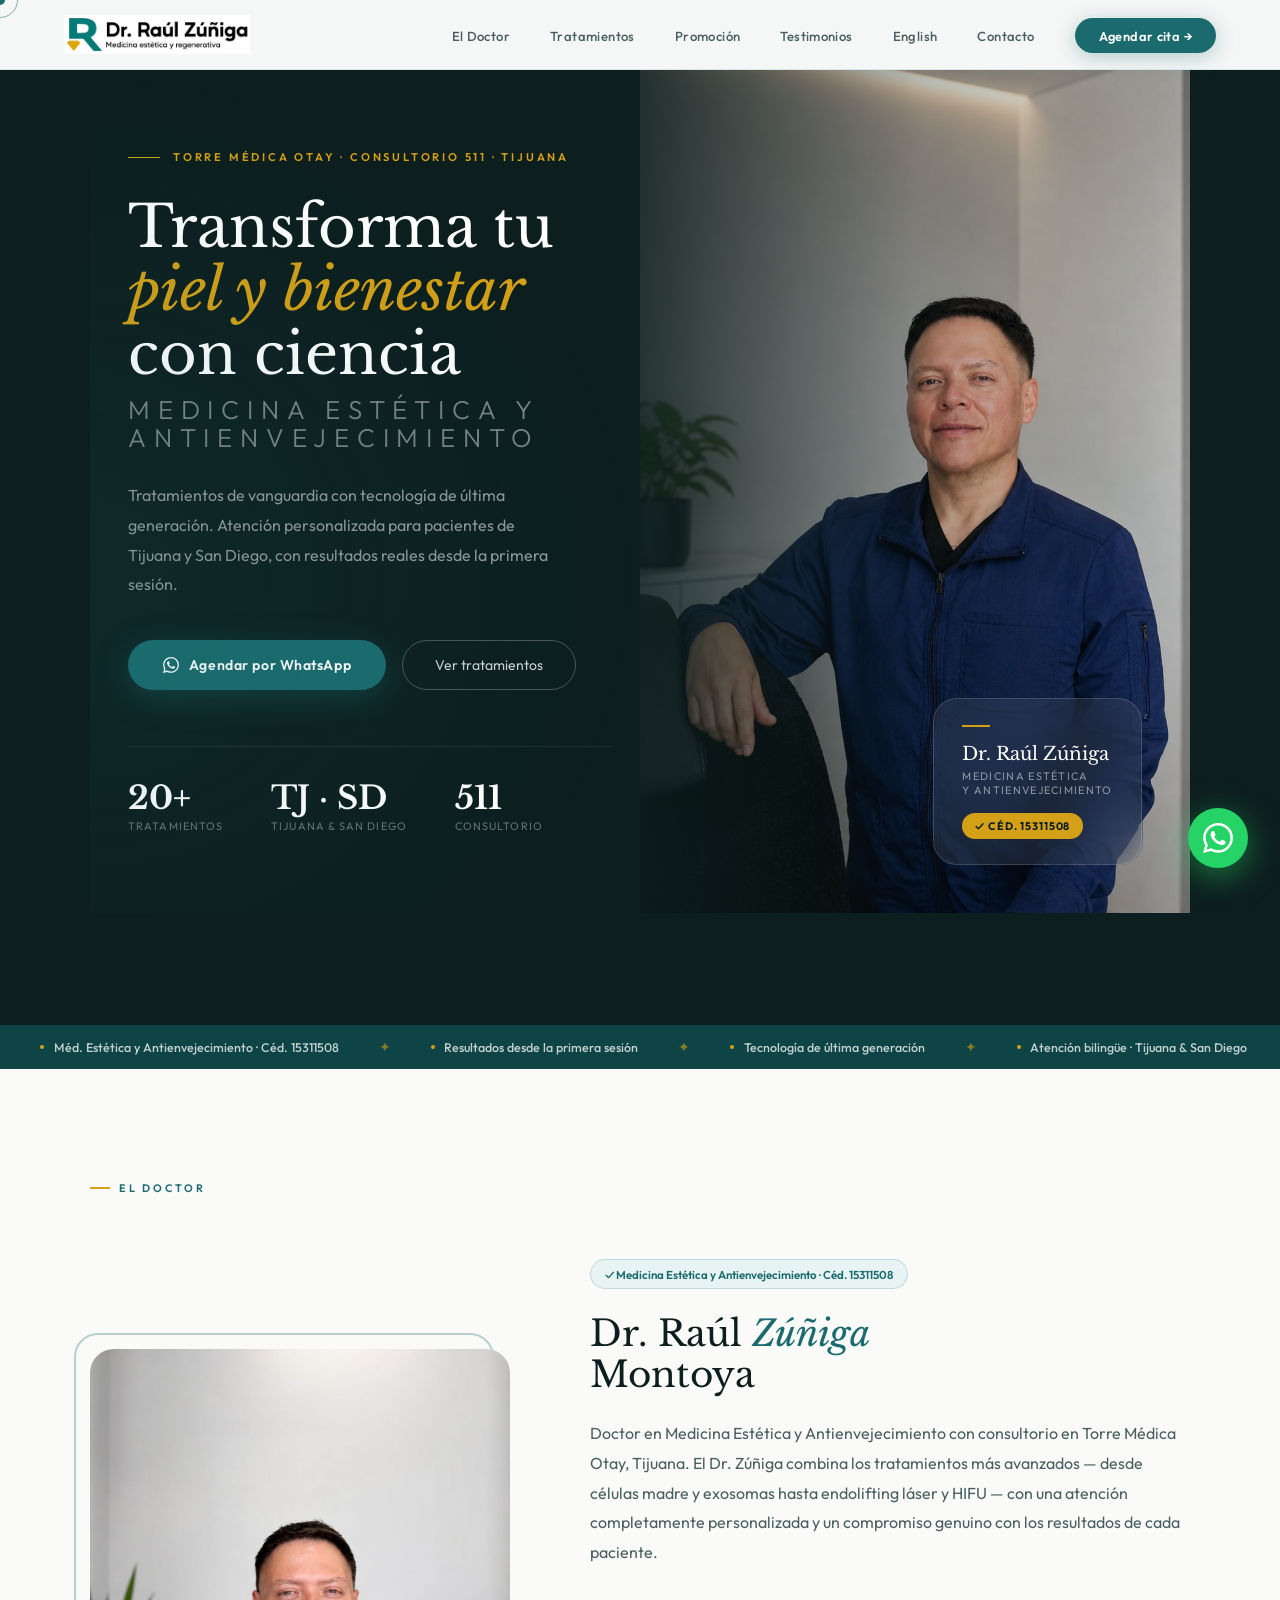
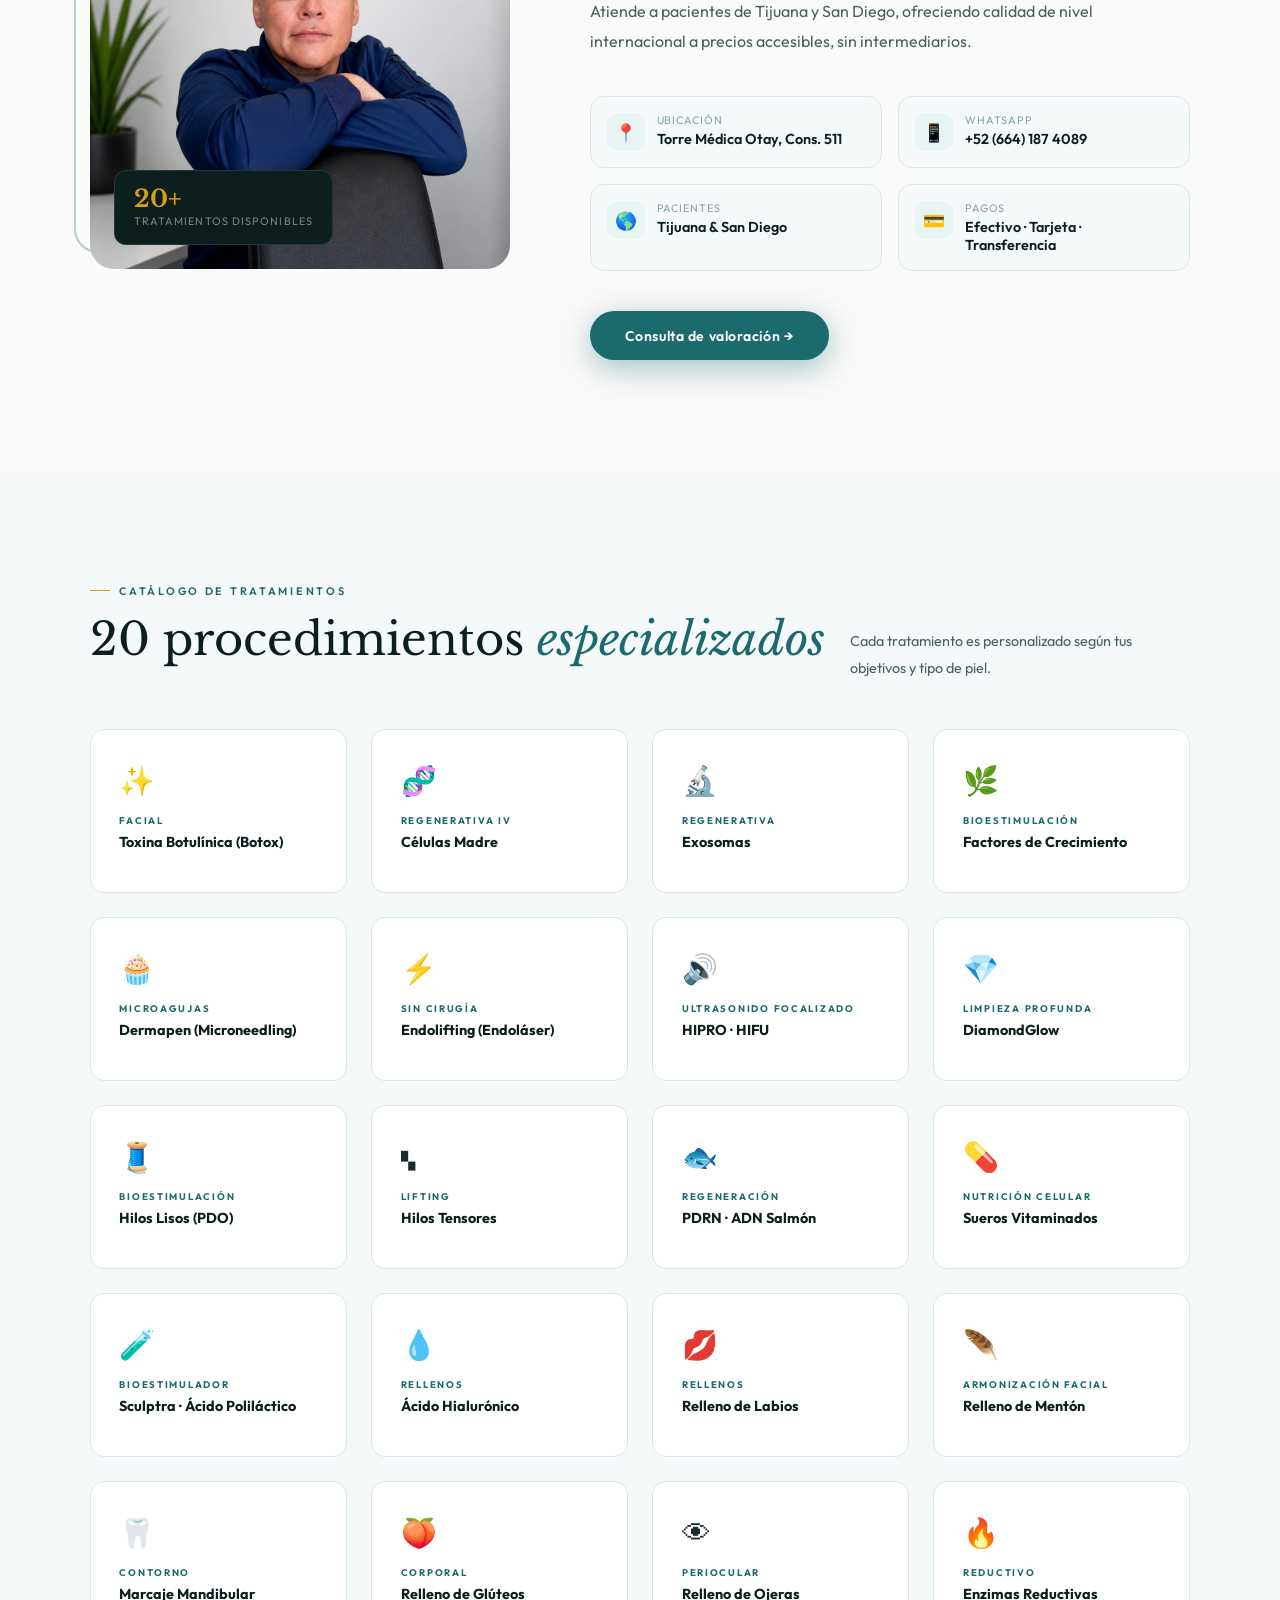
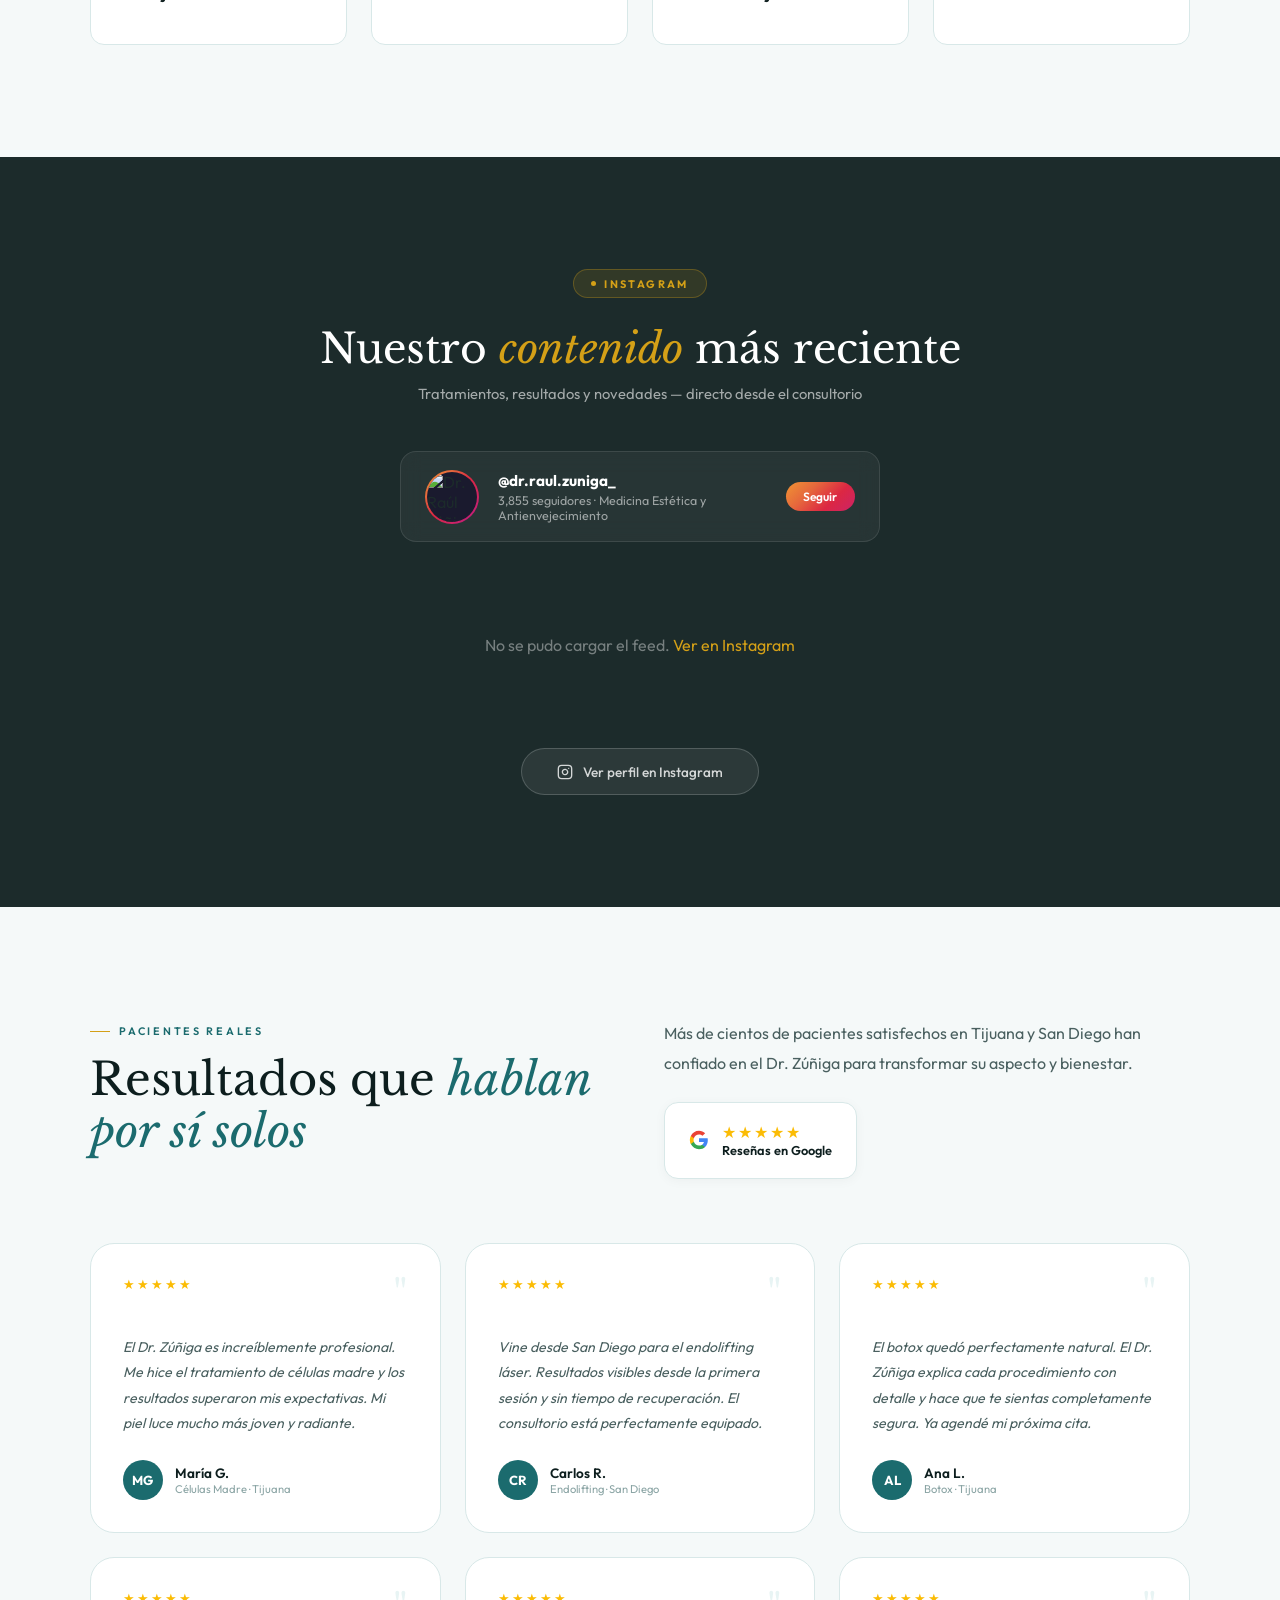
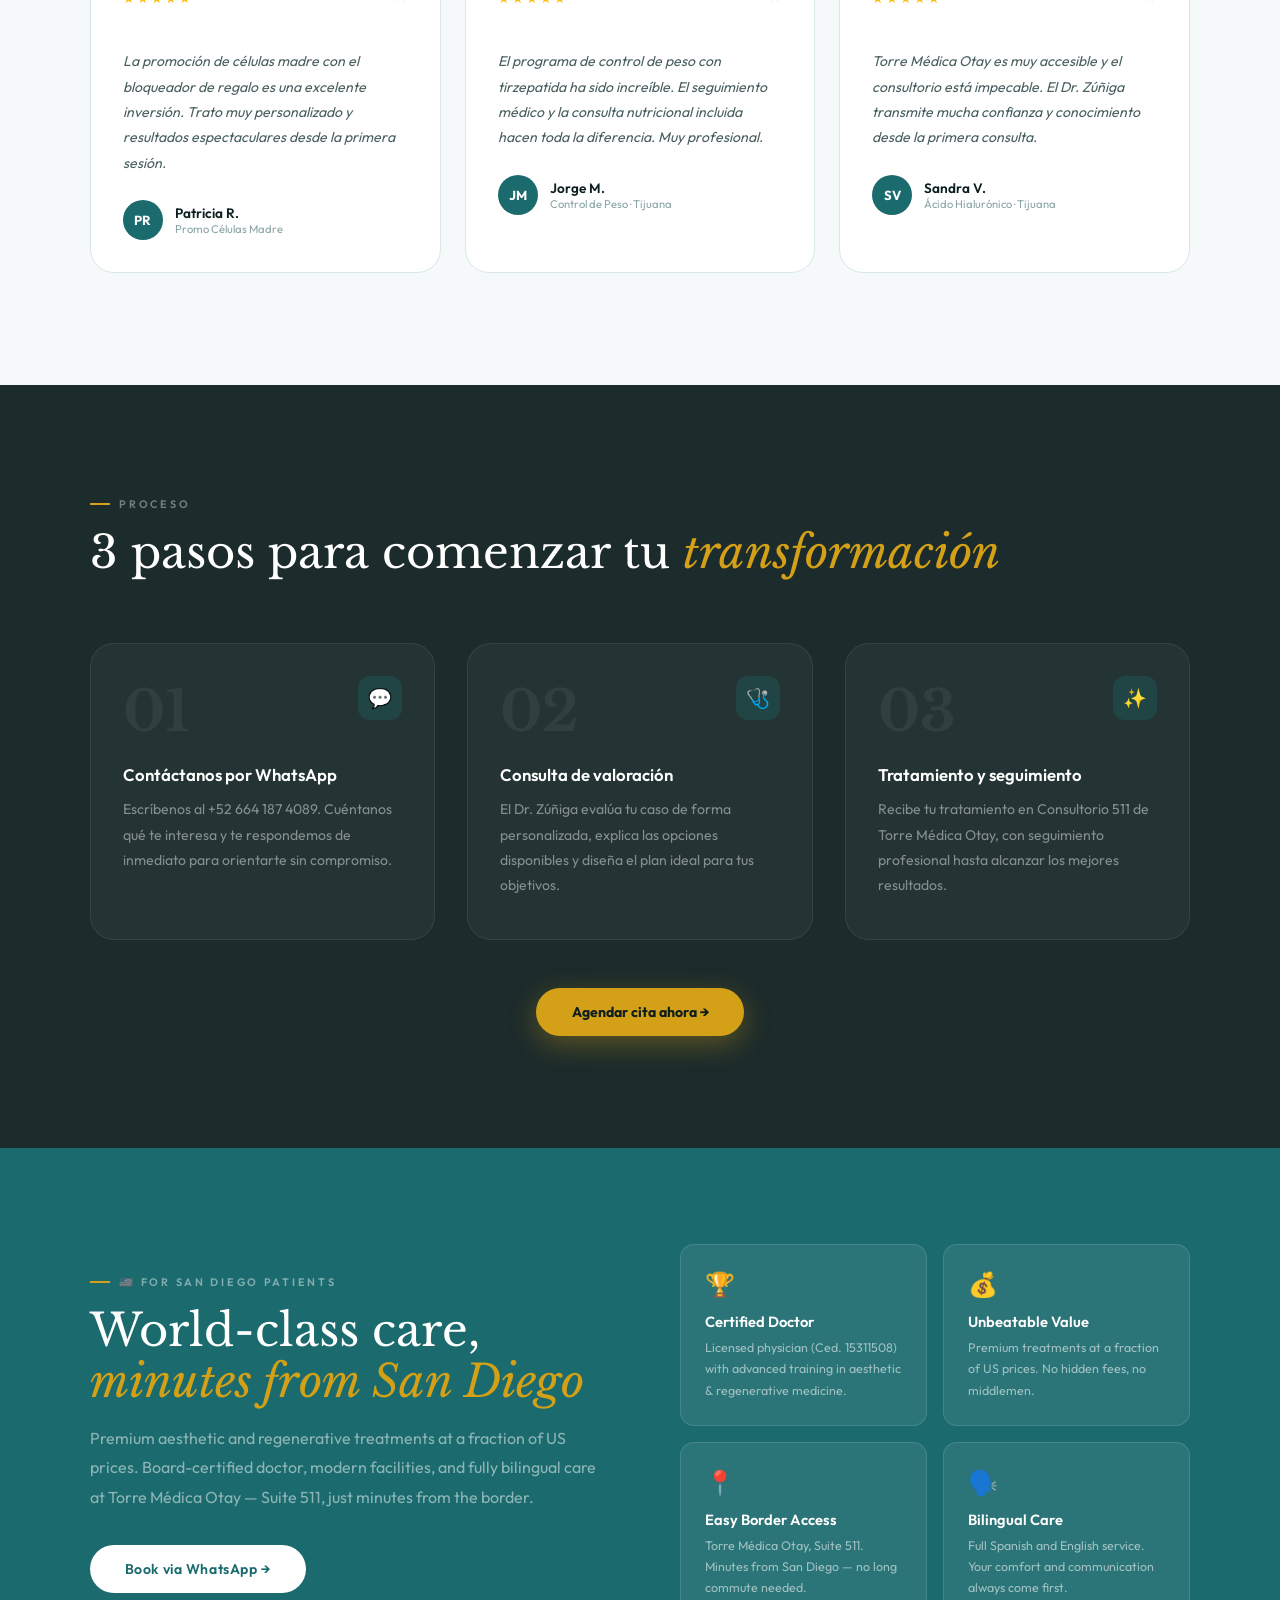
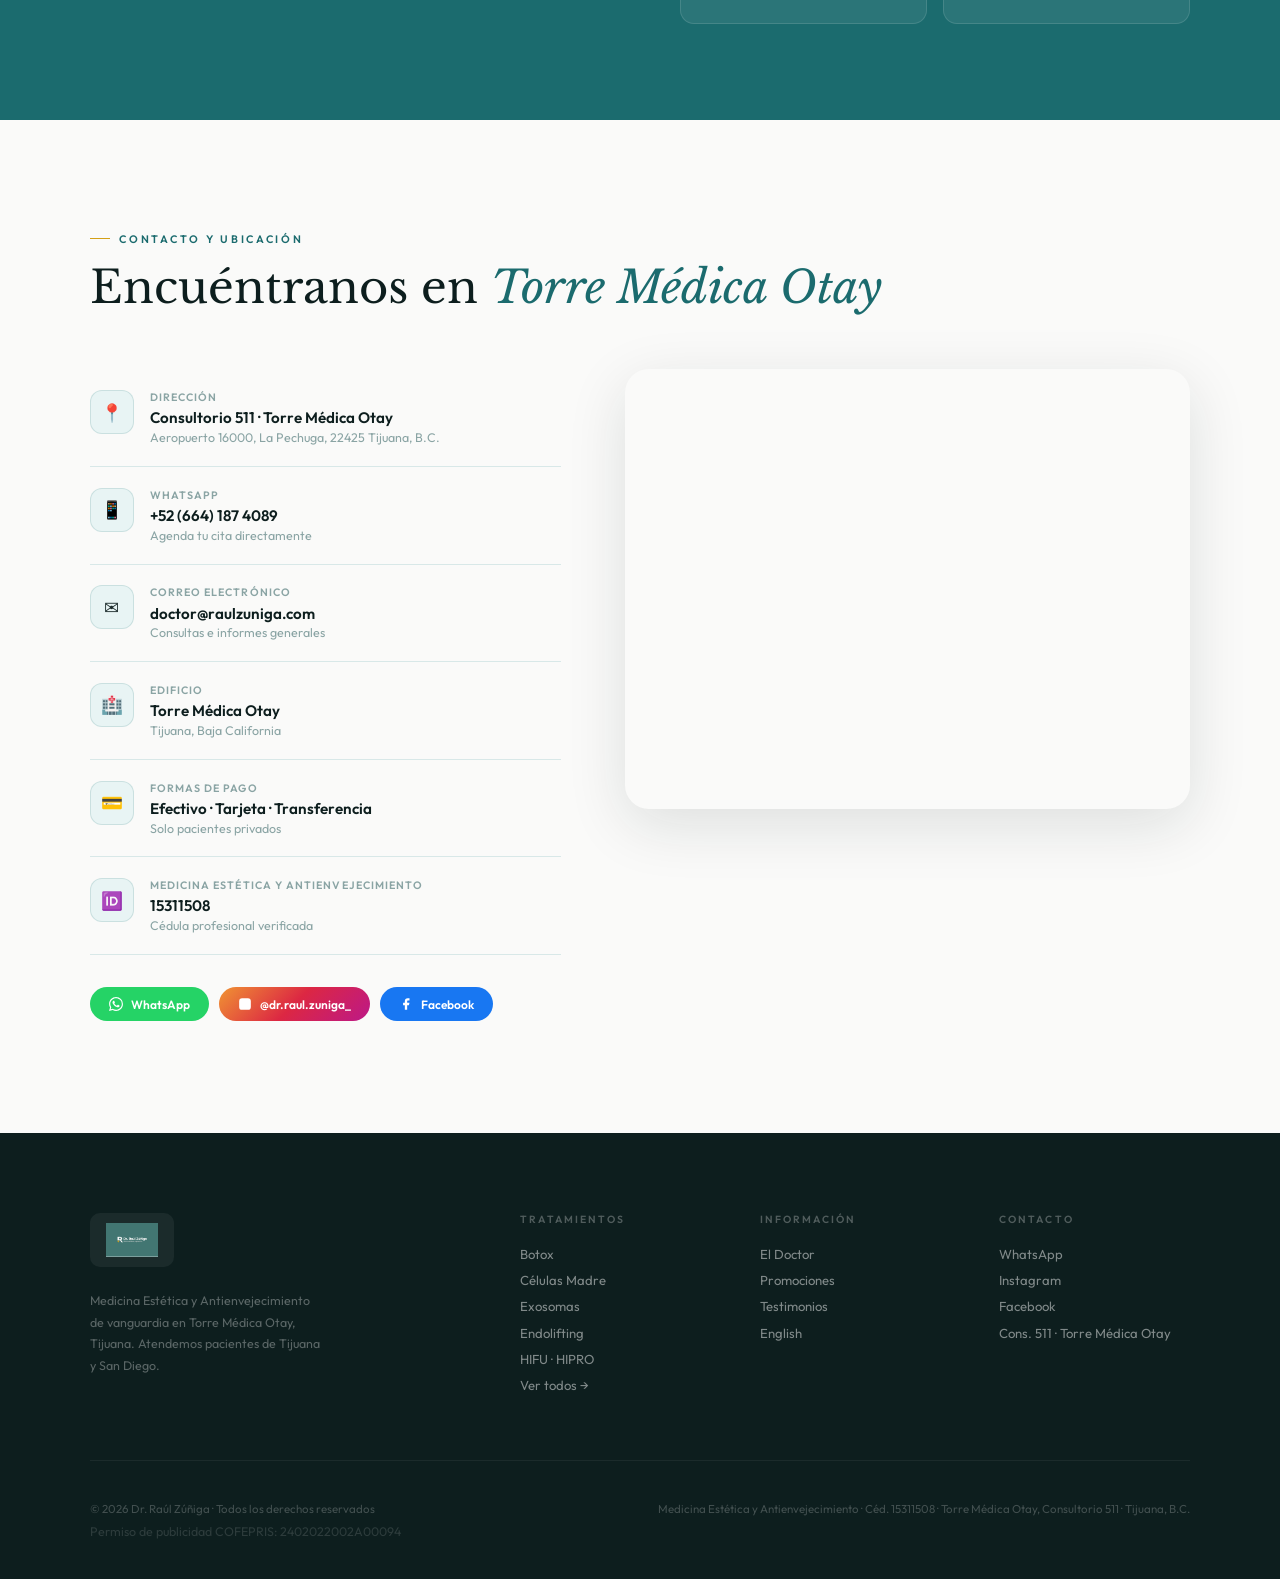
==== index.html @ 3f573b6a "Reemplazar seccion Proximamente con feed de Instagram de Behold" ====
﻿<!DOCTYPE html>
<html lang="es">
<head>
<meta charset="UTF-8">
<meta name="viewport" content="width=device-width, initial-scale=1.0">
<title>Dr. Raúl Zúñiga — Medicina Estética y Antienvejecimiento | Tijuana</title>
<link rel="preconnect" href="https://fonts.googleapis.com">
<link href="https://fonts.googleapis.com/css2?family=Libre+Baskerville:ital,wght@0,400;0,700;1,400&family=Outfit:wght@300;400;500;600&display=swap" rel="stylesheet">
<link rel="stylesheet" href="css/styles.css">
</head>

<body>

<!-- WHATSAPP FLOAT -->
<a class="wa-float" href="https://wa.me/526641874089?text=Hola%20Dr.%20Z%C3%BA%C3%B1iga%2C%20me%20gustar%C3%ADa%20agendar%20una%20cita" target="_blank" aria-label="WhatsApp">
  <svg viewBox="0 0 24 24" fill="white"><path d="M17.472 14.382c-.297-.149-1.758-.867-2.03-.967-.273-.099-.471-.148-.67.15-.197.297-.767.966-.94 1.164-.173.199-.347.223-.644.075-.297-.15-1.255-.463-2.39-1.475-.883-.788-1.48-1.761-1.653-2.059-.173-.297-.018-.458.13-.606.134-.133.298-.347.446-.52.149-.174.198-.298.298-.497.099-.198.05-.371-.025-.52-.075-.149-.669-1.612-.916-2.207-.242-.579-.487-.5-.669-.51-.173-.008-.371-.01-.57-.01-.198 0-.52.074-.792.372-.272.297-1.04 1.016-1.04 2.479 0 1.462 1.065 2.875 1.213 3.074.149.198 2.096 3.2 5.077 4.487.709.306 1.262.489 1.694.625.712.227 1.36.195 1.871.118.571-.085 1.758-.719 2.006-1.413.248-.694.248-1.289.173-1.413-.074-.124-.272-.198-.57-.347m-5.421 7.403h-.004a9.87 9.87 0 01-5.031-1.378l-.361-.214-3.741.982.998-3.648-.235-.374a9.86 9.86 0 01-1.51-5.26c.001-5.45 4.436-9.884 9.888-9.884 2.64 0 5.122 1.03 6.988 2.898a9.825 9.825 0 012.893 6.994c-.003 5.45-4.437 9.884-9.885 9.884m8.413-18.297A11.815 11.815 0 0012.05 0C5.495 0 .16 5.335.157 11.892c0 2.096.547 4.142 1.588 5.945L.057 24l6.305-1.654a11.882 11.882 0 005.683 1.448h.005c6.554 0 11.89-5.335 11.893-11.893a11.821 11.821 0 00-3.48-8.413z"/></svg>
</a>

<!-- ══ NAVIGATION ══ -->
<nav id="navbar">
  <a href="#" class="nav-logo">
    <img src="[data-uri]" alt="Dr. Raúl Zúñiga">
  </a>
  <ul class="nav-links">
    <li><a href="#about">El Doctor</a></li>
    <li><a href="#tratamientos">Tratamientos</a></li>
    <li><a href="#promocion">Promoción</a></li>
    <li><a href="#testimonios">Testimonios</a></li>
    <li><a href="#english">English</a></li>
    <li><a href="#contacto">Contacto</a></li>
    <li><a href="https://wa.me/526641874089" target="_blank" class="nav-cta">Agendar cita →</a></li>
  </ul>
</nav>

<!-- ══ HERO ══ -->
<section class="hero">
  <div class="hero-left">
    <div class="hero-eyebrow">Torre Médica Otay · Consultorio 511 · Tijuana</div>
    <h1 class="hero-h1">
      Transforma tu<br>
      <em>piel y bienestar</em><br>
      con ciencia
      <span class="hero-h1-sub">Medicina Estética y Antienvejecimiento</span>
    </h1>
    <p class="hero-desc">
      Tratamientos de vanguardia con tecnología de última generación. 
      Atención personalizada para pacientes de Tijuana y San Diego, 
      con resultados reales desde la primera sesión.
    </p>
    <div class="hero-actions">
      <a class="btn-primary" href="https://wa.me/526641874089?text=Hola%20Dr.%20Zúñiga%2C%20quiero%20agendar%20una%20cita" target="_blank">
        <svg width="16" height="16" viewBox="0 0 24 24" fill="white"><path d="M17.472 14.382c-.297-.149-1.758-.867-2.03-.967-.273-.099-.471-.148-.67.15-.197.297-.767.966-.94 1.164-.173.199-.347.223-.644.075-.297-.15-1.255-.463-2.39-1.475-.883-.788-1.48-1.761-1.653-2.059-.173-.297-.018-.458.13-.606.134-.133.298-.347.446-.52.149-.174.198-.298.298-.497.099-.198.05-.371-.025-.52-.075-.149-.669-1.612-.916-2.207-.242-.579-.487-.5-.669-.51-.173-.008-.371-.01-.57-.01-.198 0-.52.074-.792.372-.272.297-1.04 1.016-1.04 2.479 0 1.462 1.065 2.875 1.213 3.074.149.198 2.096 3.2 5.077 4.487.709.306 1.262.489 1.694.625.712.227 1.36.195 1.871.118.571-.085 1.758-.719 2.006-1.413.248-.694.248-1.289.173-1.413-.074-.124-.272-.198-.57-.347m-5.421 7.403h-.004a9.87 9.87 0 01-5.031-1.378l-.361-.214-3.741.982.998-3.648-.235-.374a9.86 9.86 0 01-1.51-5.26c.001-5.45 4.436-9.884 9.888-9.884 2.64 0 5.122 1.03 6.988 2.898a9.825 9.825 0 012.893 6.994c-.003 5.45-4.437 9.884-9.885 9.884m8.413-18.297A11.815 11.815 0 0012.05 0C5.495 0 .16 5.335.157 11.892c0 2.096.547 4.142 1.588 5.945L.057 24l6.305-1.654a11.882 11.882 0 005.683 1.448h.005c6.554 0 11.89-5.335 11.893-11.893a11.821 11.821 0 00-3.48-8.413z"/></svg>
        Agendar por WhatsApp
      </a>
      <a class="btn-outline" href="#tratamientos">Ver tratamientos</a>
    </div>
    <div class="hero-numbers">
      <div><div class="hero-num-val">20+</div><div class="hero-num-label">Tratamientos</div></div>
      <div><div class="hero-num-val">TJ · SD</div><div class="hero-num-label">Tijuana & San Diego</div></div>
      <div><div class="hero-num-val">511</div><div class="hero-num-label">Consultorio</div></div>
    </div>
  </div>
  <div class="hero-right">
    <div class="hero-right-photo"></div>
    <div class="hero-right-overlay"></div>
    <div class="hero-right-badge">
      <div class="badge-gold-line"></div>
      <div class="badge-name">Dr. Raúl Zúñiga</div>
      <div class="badge-spec">Medicina Estética<br>y Antienvejecimiento</div>
      <div class="badge-pill">✓ Céd. 15311508</div>
    </div>
  </div>
</section>

<!-- ══ STRIP ══ -->
<div class="strip" aria-hidden="true">
  <div class="strip-track">
    <span class="strip-item"><span class="strip-dot"></span>M&#233;d. Est&#233;tica y Antienvejecimiento &middot; C&#233;d. 15311508</span><span class="strip-sep">&#10022;</span>
    <span class="strip-item"><span class="strip-dot"></span>Resultados desde la primera sesi&#243;n</span><span class="strip-sep">&#10022;</span>
    <span class="strip-item"><span class="strip-dot"></span>Tecnolog&#237;a de &#250;ltima generaci&#243;n</span><span class="strip-sep">&#10022;</span>
    <span class="strip-item"><span class="strip-dot"></span>Atenci&#243;n biling&#252;e &middot; Tijuana &amp; San Diego</span><span class="strip-sep">&#10022;</span>
    <span class="strip-item"><span class="strip-dot"></span>Sin cirug&#237;a &middot; Sin tiempo de recuperaci&#243;n</span><span class="strip-sep">&#10022;</span>
    <span class="strip-item"><span class="strip-dot"></span>+3,200 pacientes atendidos</span><span class="strip-sep">&#10022;</span>
    <span class="strip-item"><span class="strip-dot"></span>Torre M&#233;dica Otay &middot; Consultorio 511</span><span class="strip-sep">&#10022;</span>
    <span class="strip-item"><span class="strip-dot"></span>M&#233;d. Est&#233;tica y Antienvejecimiento &middot; C&#233;d. 15311508</span><span class="strip-sep">&#10022;</span>
    <span class="strip-item"><span class="strip-dot"></span>Resultados desde la primera sesi&#243;n</span><span class="strip-sep">&#10022;</span>
    <span class="strip-item"><span class="strip-dot"></span>Tecnolog&#237;a de &#250;ltima generaci&#243;n</span><span class="strip-sep">&#10022;</span>
    <span class="strip-item"><span class="strip-dot"></span>Atenci&#243;n biling&#252;e &middot; Tijuana &amp; San Diego</span><span class="strip-sep">&#10022;</span>
    <span class="strip-item"><span class="strip-dot"></span>Sin cirug&#237;a &middot; Sin tiempo de recuperaci&#243;n</span><span class="strip-sep">&#10022;</span>
    <span class="strip-item"><span class="strip-dot"></span>+3,200 pacientes atendidos</span><span class="strip-sep">&#10022;</span>
    <span class="strip-item"><span class="strip-dot"></span>Torre M&#233;dica Otay &middot; Consultorio 511</span><span class="strip-sep">&#10022;</span>
  </div>
</div>

<!-- ══ ABOUT ══ -->
<section id="about" class="reveal">
  <div class="label">El Doctor</div>
  <div class="about-grid">
    <div class="about-photo-wrap">
      <img class="about-photo" src="images/brazos.jpg" alt="Dr. Raúl Zúñiga">
      <div class="about-photo-deco"></div>
      <div class="about-photo-tag">
        <div class="apt-val">20+</div>
        <div class="apt-label">Tratamientos disponibles</div>
      </div>
    </div>
    <div class="about-right">
      <div class="about-cred">✓ Medicina Estética y Antienvejecimiento · Céd. 15311508</div>
      <h2 class="about-title">Dr. Raúl <em>Zúñiga</em><br>Montoya</h2>
      <p class="about-bio">
        Doctor en Medicina Estética y Antienvejecimiento con consultorio en Torre Médica Otay, Tijuana.
        El Dr. Zúñiga combina los tratamientos más avanzados — desde células madre y exosomas hasta 
        endolifting láser y HIFU — con una atención completamente personalizada y un compromiso 
        genuino con los resultados de cada paciente.<br><br>
        Atiende a pacientes de Tijuana y San Diego, ofreciendo calidad de nivel internacional 
        a precios accesibles, sin intermediarios.
      </p>
      <div class="about-facts">
        <div class="fact"><div class="fact-icon">📍</div><div><div class="fact-label">Ubicación</div><div class="fact-val">Torre Médica Otay, Cons. 511</div></div></div>
        <div class="fact"><div class="fact-icon">📱</div><div><div class="fact-label">WhatsApp</div><div class="fact-val">+52 (664) 187 4089</div></div></div>
        <div class="fact"><div class="fact-icon">🌎</div><div><div class="fact-label">Pacientes</div><div class="fact-val">Tijuana & San Diego</div></div></div>
        <div class="fact"><div class="fact-icon">💳</div><div><div class="fact-label">Pagos</div><div class="fact-val">Efectivo · Tarjeta · Transferencia</div></div></div>
      </div>
      <a class="btn-primary" href="https://wa.me/526641874089" target="_blank">Consulta de valoración →</a>
    </div>
  </div>
</section>

<!-- ══ SERVICES ══ -->
<section id="tratamientos" class="section-alt reveal">
  <div class="services-header">
    <div>
      <div class="label">Catálogo de tratamientos</div>
      <h2 class="heading">20 procedimientos <em>especializados</em></h2>
    </div>
    <p class="subtext" style="max-width:340px; font-size:.9rem;">Cada tratamiento es personalizado según tus objetivos y tipo de piel.</p>
  </div>
  <div class="services-grid">

    <div class="svc">
      <div class="svc-icon">&#10024;</div>
      <div class="svc-cat">Facial</div>
      <div class="svc-name">Toxina Botul&#237;nica (Botox)</div>
      <div class="svc-desc">Aplicaci&#243;n de toxina botul&#237;nica para relajar m&#250;sculos espec&#237;ficos, atenuando l&#237;neas de expresi&#243;n y previniendo arrugas. Resultados naturales con duraci&#243;n de 4 a 6 meses. Se aplica anestesia en crema.</div>
      <div class="svc-time">&#9201; 30 min</div>
    </div>

    <div class="svc">
      <div class="svc-icon">&#129516;</div>
      <div class="svc-cat">Regenerativa IV</div>
      <div class="svc-name">C&#233;lulas Madre</div>
      <div class="svc-desc">Intervenci&#243;n de medicina regenerativa con capacidades regenerativas &#250;nicas. Modula la inflamaci&#243;n, estimula la regeneraci&#243;n celular y reparaci&#243;n tisular. Mejora la vitalidad, bienestar general y contribuye al antienvejecimiento celular. Aplicaci&#243;n intravenosa.</div>
      <div class="svc-time">&#9201; 60 min</div>
    </div>

    <div class="svc">
      <div class="svc-icon">&#128300;</div>
      <div class="svc-cat">Regenerativa</div>
      <div class="svc-name">Exosomas</div>
      <div class="svc-desc">Terapia basada en ves&#237;culas extracelulares que favorecen la comunicaci&#243;n celular, dando instrucciones a la piel para procesos de regeneraci&#243;n y reparaci&#243;n. Mejora la calidad, textura y luminosidad, apoya la producci&#243;n de col&#225;geno y elastina. Anestesia en crema.</div>
      <div class="svc-time">&#9201; 30 min</div>
    </div>

    <div class="svc">
      <div class="svc-icon">&#127807;</div>
      <div class="svc-cat">Bioestimulaci&#243;n</div>
      <div class="svc-name">Factores de Crecimiento</div>
      <div class="svc-desc">Bioestimulaci&#243;n d&#233;rmica basada en prote&#237;nas naturales que auxilian en la reparaci&#243;n, regeneraci&#243;n y producci&#243;n de col&#225;geno. Mejora la calidad de la piel, ayuda a disminuir arrugas finas y mejora la textura de los poros. Anestesia en crema.</div>
      <div class="svc-time">&#9201; 30 min</div>
    </div>

    <div class="svc">
      <div class="svc-icon">&#129473;</div>
      <div class="svc-cat">Microagujas</div>
      <div class="svc-name">Dermapen (Microneedling)</div>
      <div class="svc-desc">T&#233;cnica de micropunci&#243;n controlada que activa el proceso de reparaci&#243;n de la piel. Estimula la producci&#243;n de col&#225;geno y elastina, mejora cicatrices de acn&#233;, arrugas finas y calidad del poro. Potencializa la absorci&#243;n de activos como PDRN, exosomas y c&#233;lulas madre. Anestesia en crema.</div>
      <div class="svc-time">&#9201; 30 min</div>
    </div>

    <div class="svc">
      <div class="svc-icon">&#9889;</div>
      <div class="svc-cat">Sin Cirug&#237;a</div>
      <div class="svc-name">Endolifting (Endol&#225;ser)</div>
      <div class="svc-desc">Procedimiento l&#225;ser m&#233;dico m&#237;nimamente invasivo que utiliza energ&#237;a l&#225;ser diodo subd&#233;rmica para inducir retracci&#243;n de la piel, reducci&#243;n de grasa localizada y bioestimulaci&#243;n de col&#225;geno. Resultados progresivos en &#225;rea facial o corporal. Anestesia local.</div>
      <div class="svc-time">&#9201; 60 min</div>
    </div>

    <div class="svc">
      <div class="svc-icon">&#128266;</div>
      <div class="svc-cat">Ultrasonido Focalizado</div>
      <div class="svc-name">HIPRO &middot; HIFU</div>
      <div class="svc-desc">Tecnolog&#237;a de ultrasonido de alta intensidad que act&#250;a en planos profundos para generar efecto tensor y remodelaci&#243;n tisular. Mejora la flacidez, estimula la producci&#243;n de col&#225;geno y ofrece bioestimulaci&#243;n progresiva. Aplicable en cara o cuerpo, sin cirug&#237;a.</div>
      <div class="svc-time">&#9201; 60 min</div>
    </div>

    <div class="svc">
      <div class="svc-icon">&#128142;</div>
      <div class="svc-cat">Limpieza Profunda</div>
      <div class="svc-name">DiamondGlow</div>
      <div class="svc-desc">Tratamiento de grado m&#233;dico para limpieza facial profunda con punta de diamante. Retira c&#233;lulas muertas, limpia profundamente el poro, exfolia y nutre la piel en una sola sesi&#243;n. La piel se ve fresca, limpia, hidratada y luminosa desde el primer tratamiento.</div>
      <div class="svc-time">&#9201; 40 min</div>
    </div>

    <div class="svc">
      <div class="svc-icon">&#129525;</div>
      <div class="svc-cat">Bioestimulaci&#243;n</div>
      <div class="svc-name">Hilos Lisos (PDO)</div>
      <div class="svc-desc">Implantaci&#243;n de hilos de col&#225;geno reabsorbibles con finalidad bioestimuladora para inducir producci&#243;n de col&#225;geno de manera natural y progresiva. Mejora la firmeza y calidad de la piel de forma duradera.</div>
      <div class="svc-time">&#9201; Consultar</div>
    </div>

    <div class="svc">
      <div class="svc-icon">&#129826;</div>
      <div class="svc-cat">Lifting</div>
      <div class="svc-name">Hilos Tensores</div>
      <div class="svc-desc">Tratamiento m&#233;dico m&#237;nimamente invasivo con hilos de polidioxanona (PDO). Generan un efecto tensor inmediato, ayudan a reponer tejidos y al degradarse estimulan la producci&#243;n de col&#225;geno y elastina. Resultados naturales y progresivos. Anestesia local.</div>
      <div class="svc-time">&#9201; 60 min</div>
    </div>

    <div class="svc">
      <div class="svc-icon">&#128031;</div>
      <div class="svc-cat">Regeneraci&#243;n</div>
      <div class="svc-name">PDRN &middot; ADN Salm&#243;n</div>
      <div class="svc-desc">Terapia regenerativa con polidesoxirribonucle&#243;tidos que favorece la reparaci&#243;n tisular desde adentro. Mejora la textura, hidrataci&#243;n, calidad y suavidad de la piel, y reduce l&#237;neas finas. T&#233;cnica de baja agresividad con anestesia en crema.</div>
      <div class="svc-time">&#9201; 30 min</div>
    </div>

    <div class="svc">
      <div class="svc-icon">&#128138;</div>
      <div class="svc-cat">Nutrici&#243;n Celular</div>
      <div class="svc-name">Sueros Vitaminados</div>
      <div class="svc-desc">C&#243;ctel intravenoso de vitaminas, minerales y antioxidantes dise&#241;ado para potenciar la energ&#237;a, recuperaci&#243;n y bienestar general. Formulaci&#243;n personalizada seg&#250;n las necesidades espec&#237;ficas de cada paciente.</div>
      <div class="svc-time">&#9201; Consultar</div>
    </div>

    <div class="svc">
      <div class="svc-icon">&#129514;</div>
      <div class="svc-cat">Bioestimulador</div>
      <div class="svc-name">Sculptra &middot; &#193;cido Polil&#225;ctico</div>
      <div class="svc-desc">Bioestimulador de col&#225;geno basado en &#225;cido polil&#225;ctico (PLLA) que mejora la firmeza, calidad, soporte y textura de la piel de forma gradual y natural. Los resultados son progresivos y pueden durar hasta 2 a&#241;os.</div>
      <div class="svc-time">&#9201; 30 min</div>
    </div>

    <div class="svc">
      <div class="svc-icon">&#128167;</div>
      <div class="svc-cat">Rellenos</div>
      <div class="svc-name">&#193;cido Hialur&#243;nico</div>
      <div class="svc-desc">Implante d&#233;rmico reabsorbible para restauraci&#243;n de volumen, hidrataci&#243;n y armonizaci&#243;n facial. Vers&#225;til para labios, ment&#243;n, ojeras y marcaje mandibular. Sustancia biocompatible con resultados inmediatos y naturales. Duraci&#243;n aproximada de 12 meses.</div>
      <div class="svc-time">&#9201; 30 min</div>
    </div>

    <div class="svc">
      <div class="svc-icon">&#128139;</div>
      <div class="svc-cat">Rellenos</div>
      <div class="svc-name">Relleno de Labios</div>
      <div class="svc-desc">Procedimiento est&#233;tico con &#225;cido hialur&#243;nico para dar hidrataci&#243;n, volumen y definici&#243;n a los labios. Sustancia segura y biocompatible. Resultados naturales y armoniosos con duraci&#243;n aproximada de 12 meses. Anestesia en crema.</div>
      <div class="svc-time">&#9201; 30 min &middot; ~12 meses</div>
    </div>

    <div class="svc">
      <div class="svc-icon">&#129718;</div>
      <div class="svc-cat">Armonizaci&#243;n Facial</div>
      <div class="svc-name">Relleno de Ment&#243;n</div>
      <div class="svc-desc">Correcci&#243;n de la proyecci&#243;n del ment&#243;n mediante implante d&#233;rmico de &#225;cido hialur&#243;nico reabsorbible. Permite una armonizaci&#243;n facial equilibrada y natural. Anestesia en crema, duraci&#243;n aproximada de 12 meses.</div>
      <div class="svc-time">&#9201; 30 min &middot; ~12 meses</div>
    </div>

    <div class="svc">
      <div class="svc-icon">&#129463;</div>
      <div class="svc-cat">Contorno</div>
      <div class="svc-name">Marcaje Mandibular</div>
      <div class="svc-desc">Definici&#243;n del contorno mandibular mediante implante d&#233;rmico de &#225;cido hialur&#243;nico. Proporciona una jawline m&#225;s definida y arm&#243;nica. Sustancia reabsorbible y biocompatible. Anestesia en crema, duraci&#243;n aproximada de 12 meses.</div>
      <div class="svc-time">&#9201; 30 min &middot; ~12 meses</div>
    </div>

    <div class="svc">
      <div class="svc-icon">&#127825;</div>
      <div class="svc-cat">Corporal</div>
      <div class="svc-name">Relleno de Gl&#250;teos</div>
      <div class="svc-desc">Aumento de volumen y mejora del contorno gl&#250;teo mediante implante d&#233;rmico de &#225;cido hialur&#243;nico reabsorbible. Moldea y proyecta la zona de forma natural y segura. Anestesia en crema, duraci&#243;n aproximada de 12 meses.</div>
      <div class="svc-time">&#9201; 30 min &middot; ~12 meses</div>
    </div>

    <div class="svc">
      <div class="svc-icon">&#128065;</div>
      <div class="svc-cat">Periocular</div>
      <div class="svc-name">Relleno de Ojeras</div>
      <div class="svc-desc">Correcci&#243;n de ojeras mediante implante d&#233;rmico de &#225;cido hialur&#243;nico para mejorar la apariencia periocular. Aten&#250;a sombras y el surco nasoyugal, devolviendo una mirada descansada y rejuvenecida. Anestesia en crema, duraci&#243;n ~12 meses.</div>
      <div class="svc-time">&#9201; 30 min &middot; ~12 meses</div>
    </div>

    <div class="svc">
      <div class="svc-icon">&#128293;</div>
      <div class="svc-cat">Reductivo</div>
      <div class="svc-name">Enzimas Reductivas</div>
      <div class="svc-desc">Aplicaci&#243;n de enzimas lipol&#237;ticos para reducci&#243;n de grasa localizada facial o corporal. T&#233;cnica segura, sin dolor y m&#237;nimamente invasiva que disuelve de forma selectiva los dep&#243;sitos de grasa. Anestesia en crema para mayor comodidad.</div>
      <div class="svc-time">&#9201; 30 min</div>
    </div>

  </div>
  </div>
</section>

<!-- ══ INSTAGRAM FEED ══ -->
<section id="promocion" class="reveal section-dark" style="padding: 7rem 7%;">
<style>
/* ─── INSTAGRAM FEED ─── */
.ig-section-label {
  display: inline-flex; align-items: center; gap: 0.5rem;
  background: rgba(212,160,23,0.12);
  border: 1px solid rgba(212,160,23,0.3);
  color: var(--gold-bright);
  font-size: 0.68rem; font-weight: 700;
  letter-spacing: 0.22em; text-transform: uppercase;
  padding: 0.4rem 1.1rem; border-radius: 30px;
  margin-bottom: 1.6rem;
}
.ig-section-label-dot {
  width: 5px; height: 5px; border-radius: 50%;
  background: var(--gold-bright);
  animation: tagBlink2 1.8s ease-in-out infinite;
}
@keyframes tagBlink2 { 0%,100%{opacity:1} 50%{opacity:0.3} }
.ig-section-title {
  font-family: 'Libre Baskerville', serif;
  font-size: clamp(1.9rem, 3.2vw, 2.8rem);
  font-weight: 400; color: #fff;
  line-height: 1.2; margin-bottom: 0.7rem;
  text-align: center;
}
.ig-section-title em { font-style: italic; color: var(--gold-bright); }
.ig-section-sub {
  text-align: center;
  color: rgba(255,255,255,0.6);
  font-size: 0.92rem;
  margin-bottom: 3rem;
}
.ig-profile-bar {
  display: flex; align-items: center; gap: 1.2rem;
  background: rgba(255,255,255,0.05);
  border: 1px solid rgba(255,255,255,0.1);
  border-radius: 16px;
  padding: 1.1rem 1.5rem;
  max-width: 480px;
  margin: 0 auto 2.8rem;
  backdrop-filter: blur(10px);
}
.ig-avatar {
  width: 54px; height: 54px; border-radius: 50%;
  border: 2px solid transparent;
  background: linear-gradient(#1a1a2e,#1a1a2e) padding-box,
              linear-gradient(135deg,#f09433,#e6683c,#dc2743,#cc2366,#bc1888) border-box;
  overflow: hidden; flex-shrink: 0;
}
.ig-avatar img { width: 100%; height: 100%; object-fit: cover; }
.ig-profile-info { flex: 1; min-width: 0; }
.ig-username {
  font-weight: 700; font-size: 0.95rem; color: #fff;
  margin-bottom: 0.2rem;
}
.ig-followers {
  font-size: 0.78rem; color: rgba(255,255,255,0.55);
}
.ig-follow-btn {
  display: inline-flex; align-items: center; gap: 0.4rem;
  background: linear-gradient(135deg,#f09433,#e6683c,#dc2743,#cc2366);
  color: #fff; font-size: 0.75rem; font-weight: 600;
  padding: 0.45rem 1.1rem; border-radius: 50px;
  text-decoration: none; white-space: nowrap;
  transition: opacity 0.2s;
}
.ig-follow-btn:hover { opacity: 0.88; }
.ig-grid {
  display: grid;
  grid-template-columns: repeat(3, 1fr);
  gap: 10px;
  max-width: 900px;
  margin: 0 auto 2.8rem;
}
@media (max-width: 640px) {
  .ig-grid { grid-template-columns: repeat(2, 1fr); gap: 6px; }
}
.ig-card {
  position: relative;
  aspect-ratio: 1 / 1;
  border-radius: 10px;
  overflow: hidden;
  cursor: pointer;
  background: rgba(255,255,255,0.05);
}
.ig-card img {
  width: 100%; height: 100%;
  object-fit: cover;
  display: block;
  transition: transform 0.45s ease;
}
.ig-card:hover img { transform: scale(1.07); }
.ig-card-overlay {
  position: absolute; inset: 0;
  background: linear-gradient(to top, rgba(0,0,0,0.82) 0%, rgba(0,0,0,0.15) 55%, transparent 100%);
  opacity: 0;
  transition: opacity 0.35s ease;
  display: flex; flex-direction: column;
  justify-content: flex-end;
  padding: 1rem;
}
.ig-card:hover .ig-card-overlay { opacity: 1; }
.ig-card-caption {
  color: rgba(255,255,255,0.92);
  font-size: 0.75rem;
  line-height: 1.5;
  display: -webkit-box;
  -webkit-line-clamp: 3;
  line-clamp: 3;
  -webkit-box-orient: vertical;
  overflow: hidden;
}
.ig-card-type {
  position: absolute; top: 8px; right: 10px;
  color: rgba(255,255,255,0.85); font-size: 1rem;
  text-shadow: 0 1px 4px rgba(0,0,0,0.7);
}
.ig-skel {
  aspect-ratio: 1 / 1;
  border-radius: 10px;
  background: linear-gradient(90deg, rgba(255,255,255,0.05) 25%, rgba(255,255,255,0.1) 50%, rgba(255,255,255,0.05) 75%);
  background-size: 200% 100%;
  animation: igSkel 1.4s infinite;
}
@keyframes igSkel { to { background-position: -200% 0; } }
.ig-footer-cta {
  text-align: center;
}
.ig-view-btn {
  display: inline-flex; align-items: center; gap: 0.6rem;
  background: rgba(255,255,255,0.07);
  border: 1px solid rgba(255,255,255,0.18);
  color: rgba(255,255,255,0.8);
  font-size: 0.85rem; font-weight: 500;
  padding: 0.85rem 2.2rem; border-radius: 50px;
  text-decoration: none;
  transition: all 0.3s ease;
}
.ig-view-btn:hover {
  background: rgba(255,255,255,0.13);
  border-color: rgba(255,255,255,0.35);
  color: #fff; transform: translateY(-2px);
}
</style>

  <div style="text-align:center;">
    <div class="ig-section-label" style="display:inline-flex;">
      <span class="ig-section-label-dot"></span>
      Instagram
    </div>
  </div>
  <h3 class="ig-section-title">Nuestro <em>contenido</em> más reciente</h3>
  <p class="ig-section-sub">Tratamientos, resultados y novedades — directo desde el consultorio</p>

  <div class="ig-profile-bar">
    <div class="ig-avatar">
      <img src="https://cdn2.behold.pictures/D0QIm5gdX4OCby8ioMdQAZb2RRx1/17841462690595264/profile.webp" alt="Dr. Raúl Zúñiga" loading="lazy">
    </div>
    <div class="ig-profile-info">
      <div class="ig-username">@dr.raul.zuniga_</div>
      <div class="ig-followers">3,855 seguidores · Medicina Estética y Antienvejecimiento</div>
    </div>
    <a class="ig-follow-btn" href="https://www.instagram.com/dr.raul.zuniga_/" target="_blank" rel="noopener">
      Seguir
    </a>
  </div>

  <div class="ig-grid" id="igGrid">
    <div class="ig-skel"></div><div class="ig-skel"></div><div class="ig-skel"></div>
    <div class="ig-skel"></div><div class="ig-skel"></div><div class="ig-skel"></div>
    <div class="ig-skel"></div><div class="ig-skel"></div><div class="ig-skel"></div>
  </div>

  <div class="ig-footer-cta">
    <a class="ig-view-btn" href="https://www.instagram.com/dr.raul.zuniga_/" target="_blank" rel="noopener">
      <svg width="16" height="16" viewBox="0 0 24 24" fill="none" stroke="currentColor" stroke-width="2" stroke-linecap="round" stroke-linejoin="round"><rect x="2" y="2" width="20" height="20" rx="5" ry="5"/><path d="M16 11.37A4 4 0 1 1 12.63 8 4 4 0 0 1 16 11.37z"/><line x1="17.5" y1="6.5" x2="17.51" y2="6.5"/></svg>
      Ver perfil en Instagram
    </a>
  </div>

  <script>
  (function(){
    var FEED = 'https://feeds.behold.so/I4uqFeMSg1OAU0LqIssl';
    var grid = document.getElementById('igGrid');
    fetch(FEED)
      .then(function(r){ return r.json(); })
      .then(function(data){
        var posts = (data.posts || data).slice(0, 9);
        grid.innerHTML = '';
        posts.forEach(function(p){
          var img = (p.sizes && p.sizes.medium && p.sizes.medium.mediaUrl)
            || p.thumbnailUrl || p.mediaUrl || '';
          var caption = (p.prunedCaption || p.caption || '').replace(/\n/g,' ').trim();
          var short = caption.length > 120 ? caption.slice(0,120)+'…' : caption;
          var typeIcon = p.isReel || p.mediaType === 'VIDEO'
            ? '&#9654;'
            : p.mediaType === 'CAROUSEL_ALBUM' ? '&#10697;' : '';
          var card = document.createElement('a');
          card.href = p.permalink || '#';
          card.target = '_blank';
          card.rel = 'noopener';
          card.className = 'ig-card';
          card.innerHTML =
            '<img src="'+img+'" alt="Post Instagram Dr. Raúl Zúñiga" loading="lazy">'
            +(typeIcon ? '<div class="ig-card-type">'+typeIcon+'</div>' : '')
            +'<div class="ig-card-overlay">'
            +(short ? '<p class="ig-card-caption">'+short+'</p>' : '')
            +'</div>';
          grid.appendChild(card);
        });
      })
      .catch(function(){
        grid.innerHTML = '<div style="grid-column:1/-1;text-align:center;color:rgba(255,255,255,0.4);padding:3rem 0;">No se pudo cargar el feed. <a href="https://www.instagram.com/dr.raul.zuniga_/" target="_blank" style="color:var(--gold-bright);">Ver en Instagram</a></div>';
      });
  })();
  </script>
</section>

<!-- ══ TESTIMONIALS ══ -->
<section id="testimonios" class="section-alt reveal">
  <div class="testi-intro">
    <div>
      <div class="label">Pacientes reales</div>
      <h2 class="heading">Resultados que <em>hablan por sí solos</em></h2>
    </div>
    <div>
      <p class="subtext">Más de cientos de pacientes satisfechos en Tijuana y San Diego han confiado en el Dr. Zúñiga para transformar su aspecto y bienestar.</p>
      <div class="testi-google">
        <svg width="20" height="20" viewBox="0 0 24 24"><path fill="#4285F4" d="M22.56 12.25c0-.78-.07-1.53-.2-2.25H12v4.26h5.92c-.26 1.37-1.04 2.53-2.21 3.31v2.77h3.57c2.08-1.92 3.28-4.74 3.28-8.09z"/><path fill="#34A853" d="M12 23c2.97 0 5.46-.98 7.28-2.66l-3.57-2.77c-.98.66-2.23 1.06-3.71 1.06-2.86 0-5.29-1.93-6.16-4.53H2.18v2.84C3.99 20.53 7.7 23 12 23z"/><path fill="#FBBC05" d="M5.84 14.09c-.22-.66-.35-1.36-.35-2.09s.13-1.43.35-2.09V7.07H2.18C1.43 8.55 1 10.22 1 12s.43 3.45 1.18 4.93l2.85-2.22.81-.62z"/><path fill="#EA4335" d="M12 5.38c1.62 0 3.06.56 4.21 1.64l3.15-3.15C17.45 2.09 14.97 1 12 1 7.7 1 3.99 3.47 2.18 7.07l3.66 2.84c.87-2.6 3.3-4.53 6.16-4.53z"/></svg>
        <div>
          <div class="testi-stars">★★★★★</div>
          <div class="testi-google-label">Reseñas en Google</div>
        </div>
      </div>
    </div>
  </div>
  <div class="testi-grid">
    <div class="testi-card">
      <div class="testi-card-top"><div class="tc-stars">★★★★★</div><div class="tc-quote">"</div></div>
      <p class="tc-text">El Dr. Zúñiga es increíblemente profesional. Me hice el tratamiento de células madre y los resultados superaron mis expectativas. Mi piel luce mucho más joven y radiante.</p>
      <div class="tc-author"><div class="tc-av">MG</div><div><div class="tc-name">María G.</div><div class="tc-treatment">Células Madre · Tijuana</div></div></div>
    </div>
    <div class="testi-card">
      <div class="testi-card-top"><div class="tc-stars">★★★★★</div><div class="tc-quote">"</div></div>
      <p class="tc-text">Vine desde San Diego para el endolifting láser. Resultados visibles desde la primera sesión y sin tiempo de recuperación. El consultorio está perfectamente equipado.</p>
      <div class="tc-author"><div class="tc-av">CR</div><div><div class="tc-name">Carlos R.</div><div class="tc-treatment">Endolifting · San Diego</div></div></div>
    </div>
    <div class="testi-card">
      <div class="testi-card-top"><div class="tc-stars">★★★★★</div><div class="tc-quote">"</div></div>
      <p class="tc-text">El botox quedó perfectamente natural. El Dr. Zúñiga explica cada procedimiento con detalle y hace que te sientas completamente segura. Ya agendé mi próxima cita.</p>
      <div class="tc-author"><div class="tc-av">AL</div><div><div class="tc-name">Ana L.</div><div class="tc-treatment">Botox · Tijuana</div></div></div>
    </div>
    <div class="testi-card">
      <div class="testi-card-top"><div class="tc-stars">★★★★★</div><div class="tc-quote">"</div></div>
      <p class="tc-text">La promoción de células madre con el bloqueador de regalo es una excelente inversión. Trato muy personalizado y resultados espectaculares desde la primera sesión.</p>
      <div class="tc-author"><div class="tc-av">PR</div><div><div class="tc-name">Patricia R.</div><div class="tc-treatment">Promo Células Madre</div></div></div>
    </div>
    <div class="testi-card">
      <div class="testi-card-top"><div class="tc-stars">★★★★★</div><div class="tc-quote">"</div></div>
      <p class="tc-text">El programa de control de peso con tirzepatida ha sido increíble. El seguimiento médico y la consulta nutricional incluida hacen toda la diferencia. Muy profesional.</p>
      <div class="tc-author"><div class="tc-av">JM</div><div><div class="tc-name">Jorge M.</div><div class="tc-treatment">Control de Peso · Tijuana</div></div></div>
    </div>
    <div class="testi-card">
      <div class="testi-card-top"><div class="tc-stars">★★★★★</div><div class="tc-quote">"</div></div>
      <p class="tc-text">Torre Médica Otay es muy accesible y el consultorio está impecable. El Dr. Zúñiga transmite mucha confianza y conocimiento desde la primera consulta.</p>
      <div class="tc-author"><div class="tc-av">SV</div><div><div class="tc-name">Sandra V.</div><div class="tc-treatment">Ácido Hialurónico · Tijuana</div></div></div>
    </div>
  </div>
</section>

<!-- ══ HOW IT WORKS ══ -->
<section class="section-dark reveal">
  <div class="label label-light">Proceso</div>
  <h2 class="heading heading-light">3 pasos para comenzar tu <em>transformación</em></h2>
  <div class="steps-wrap">
    <div class="step">
      <div class="step-number">01</div>
      <div class="step-icon">💬</div>
      <div class="step-title">Contáctanos por WhatsApp</div>
      <p class="step-desc">Escríbenos al +52 664 187 4089. Cuéntanos qué te interesa y te respondemos de inmediato para orientarte sin compromiso.</p>
    </div>
    <div class="step">
      <div class="step-number">02</div>
      <div class="step-icon">🩺</div>
      <div class="step-title">Consulta de valoración</div>
      <p class="step-desc">El Dr. Zúñiga evalúa tu caso de forma personalizada, explica las opciones disponibles y diseña el plan ideal para tus objetivos.</p>
    </div>
    <div class="step">
      <div class="step-number">03</div>
      <div class="step-icon">✨</div>
      <div class="step-title">Tratamiento y seguimiento</div>
      <p class="step-desc">Recibe tu tratamiento en Consultorio 511 de Torre Médica Otay, con seguimiento profesional hasta alcanzar los mejores resultados.</p>
    </div>
  </div>
  <div style="text-align:center; margin-top:3rem;">
    <a class="btn-gold" href="https://wa.me/526641874089" target="_blank">Agendar cita ahora →</a>
  </div>
</section>

<!-- ══ ENGLISH ══ -->
<section class="english-section reveal" id="english">
  <div>
    <div class="label" style="color:rgba(255,255,255,0.45);">🇺🇸 For San Diego Patients</div>
    <h2 class="heading heading-light" style="color:white;">World-class care,<br><em>minutes from San Diego</em></h2>
    <p class="subtext subtext-light" style="margin-bottom:2rem;">Premium aesthetic and regenerative treatments at a fraction of US prices. Board-certified doctor, modern facilities, and fully bilingual care at Torre Médica Otay — Suite 511, just minutes from the border.</p>
    <a class="btn-primary" href="https://wa.me/526641874089?text=Hi%20Dr.%20Zuniga%2C%20I'd%20like%20to%20book%20an%20appointment" target="_blank" style="background:white; color:var(--teal); box-shadow:none;">Book via WhatsApp →</a>
  </div>
  <div class="en-cards">
    <div class="en-card"><div class="en-icon">🏆</div><div class="en-title">Certified Doctor</div><div class="en-desc">Licensed physician (Ced. 15311508) with advanced training in aesthetic & regenerative medicine.</div></div>
    <div class="en-card"><div class="en-icon">💰</div><div class="en-title">Unbeatable Value</div><div class="en-desc">Premium treatments at a fraction of US prices. No hidden fees, no middlemen.</div></div>
    <div class="en-card"><div class="en-icon">📍</div><div class="en-title">Easy Border Access</div><div class="en-desc">Torre Médica Otay, Suite 511. Minutes from San Diego — no long commute needed.</div></div>
    <div class="en-card"><div class="en-icon">🗣️</div><div class="en-title">Bilingual Care</div><div class="en-desc">Full Spanish and English service. Your comfort and communication always come first.</div></div>
  </div>
</section>

<!-- ══ CONTACT ══ -->
<section id="contacto" class="reveal">
  <div class="label">Contacto y ubicación</div>
  <h2 class="heading">Encuéntranos en <em>Torre Médica Otay</em></h2>
  <div class="contact-layout">
    <div class="contact-info">
      <div class="ci-row"><div class="ci-icon">📍</div><div><div class="ci-label">Dirección</div><div class="ci-value">Consultorio 511 · Torre Médica Otay</div><div class="ci-sub">Aeropuerto 16000, La Pechuga, 22425 Tijuana, B.C.</div></div></div>
      <div class="ci-row"><div class="ci-icon">📱</div><div><div class="ci-label">WhatsApp</div><div class="ci-value">+52 (664) 187 4089</div><div class="ci-sub">Agenda tu cita directamente</div></div></div>
      <div class="ci-row"><div class="ci-icon">&#9993;</div><div><div class="ci-label">Correo electr&#243;nico</div><div class="ci-value"><a href="mailto:doctor@raulzuniga.com" style="color:inherit;">doctor@raulzuniga.com</a></div><div class="ci-sub">Consultas e informes generales</div></div></div>
      <div class="ci-row"><div class="ci-icon">🏥</div><div><div class="ci-label">Edificio</div><div class="ci-value">Torre Médica Otay</div><div class="ci-sub">Tijuana, Baja California</div></div></div>
      <div class="ci-row"><div class="ci-icon">💳</div><div><div class="ci-label">Formas de Pago</div><div class="ci-value">Efectivo · Tarjeta · Transferencia</div><div class="ci-sub">Solo pacientes privados</div></div></div>
      <div class="ci-row"><div class="ci-icon">🆔</div><div><div class="ci-label">Medicina Estética y Antienvejecimiento</div><div class="ci-value">15311508</div><div class="ci-sub">Cédula profesional verificada</div></div></div>
      <div class="social-links">
        <a class="slink s-wa" href="https://wa.me/526641874089" target="_blank">
          <svg width="14" height="14" fill="white" viewBox="0 0 24 24"><path d="M17.472 14.382c-.297-.149-1.758-.867-2.03-.967-.273-.099-.471-.148-.67.15-.197.297-.767.966-.94 1.164-.173.199-.347.223-.644.075-.297-.15-1.255-.463-2.39-1.475-.883-.788-1.48-1.761-1.653-2.059-.173-.297-.018-.458.13-.606.134-.133.298-.347.446-.52.149-.174.198-.298.298-.497.099-.198.05-.371-.025-.52-.075-.149-.669-1.612-.916-2.207-.242-.579-.487-.5-.669-.51-.173-.008-.371-.01-.57-.01-.198 0-.52.074-.792.372-.272.297-1.04 1.016-1.04 2.479 0 1.462 1.065 2.875 1.213 3.074.149.198 2.096 3.2 5.077 4.487.709.306 1.262.489 1.694.625.712.227 1.36.195 1.871.118.571-.085 1.758-.719 2.006-1.413.248-.694.248-1.289.173-1.413-.074-.124-.272-.198-.57-.347m-5.421 7.403h-.004a9.87 9.87 0 01-5.031-1.378l-.361-.214-3.741.982.998-3.648-.235-.374a9.86 9.86 0 01-1.51-5.26c.001-5.45 4.436-9.884 9.888-9.884 2.64 0 5.122 1.03 6.988 2.898a9.825 9.825 0 012.893 6.994c-.003 5.45-4.437 9.884-9.885 9.884m8.413-18.297A11.815 11.815 0 0012.05 0C5.495 0 .16 5.335.157 11.892c0 2.096.547 4.142 1.588 5.945L.057 24l6.305-1.654a11.882 11.882 0 005.683 1.448h.005c6.554 0 11.89-5.335 11.893-11.893a11.821 11.821 0 00-3.48-8.413z"/></svg>
          WhatsApp
        </a>
        <a class="slink s-ig" href="https://www.instagram.com/dr.raul.zuniga_" target="_blank">
          <svg width="14" height="14" fill="white" viewBox="0 0 24 24"><rect x="2" y="2" width="20" height="20" rx="5"/><path fill="none" stroke="white" stroke-width="2" d="M16 11.37A4 4 0 1112.63 8 4 4 0 0116 11.37z"/><line x1="17.5" y1="6.5" x2="17.51" y2="6.5" stroke="white" stroke-width="2" stroke-linecap="round"/></svg>
          @dr.raul.zuniga_
        </a>
        <a class="slink s-fb" href="https://www.facebook.com/DrRaulZuniga" target="_blank">
          <svg width="14" height="14" fill="white" viewBox="0 0 24 24"><path d="M18 2h-3a5 5 0 00-5 5v3H7v4h3v8h4v-8h3l1-4h-4V7a1 1 0 011-1h3z"/></svg>
          Facebook
        </a>
      </div>
    </div>
    <div class="map-container">
      <iframe src="https://www.google.com/maps/embed?pb=!1m18!1m12!1m3!1d3360!2d-116.9590!3d32.5148!2m3!1f0!2f0!3f0!3m2!1i1024!2i768!4f13.1!3m3!1m2!1s0x80d9498e401884bd%3A0xe6eda5c73f166ed!2sTorre%20M%C3%A9dica%20Otay!5e0!3m2!1ses!2smx!4v1" allowfullscreen loading="lazy" referrerpolicy="no-referrer-when-downgrade" title="Torre Médica Otay Tijuana"></iframe>
    </div>
  </div>
</section>

<!-- ══ FOOTER ══ -->
<footer>
  <div class="footer-grid">
    <div>
      <div class="f-logo-wrap">
        <img src="[data-uri]" alt="Dr. Raúl Zúñiga">
      </div>
      <p class="f-tagline">Medicina Estética y Antienvejecimiento de vanguardia en Torre Médica Otay, Tijuana. Atendemos pacientes de Tijuana y San Diego.</p>
    </div>
    <div class="f-col">
      <div class="f-col-title">Tratamientos</div>
      <a href="#tratamientos">Botox</a>
      <a href="#tratamientos">Células Madre</a>
      <a href="#tratamientos">Exosomas</a>
      <a href="#tratamientos">Endolifting</a>
      <a href="#tratamientos">HIFU · HIPRO</a>
      <a href="#tratamientos">Ver todos →</a>
    </div>
    <div class="f-col">
      <div class="f-col-title">Información</div>
      <a href="#about">El Doctor</a>
      <a href="#promocion">Promociones</a>
      <a href="#testimonios">Testimonios</a>
      <a href="#english">English</a>
    </div>
    <div class="f-col">
      <div class="f-col-title">Contacto</div>
      <a href="https://wa.me/526641874089" target="_blank">WhatsApp</a>
      <a href="https://www.instagram.com/dr.raul.zuniga_" target="_blank">Instagram</a>
      <a href="https://www.facebook.com/DrRaulZuniga" target="_blank">Facebook</a>
      <a href="#">Cons. 511 · Torre Médica Otay</a>
    </div>
  </div>
  <div class="footer-bottom">
    <span>© 2026 Dr. Raúl Zúñiga · Todos los derechos reservados</span>
    <span>Medicina Estética y Antienvejecimiento · Céd. 15311508 · Torre Médica Otay, Consultorio 511 · Tijuana, B.C.</span>
    <span style="opacity:0.6;font-size:0.78rem;">Permiso de publicidad COFEPRIS: 2402022002A00094</span>
  </div>
</footer>


<!-- ─── Custom Cursor ─── -->
<div class="custom-cursor" id="cursor"></div>
<div class="custom-cursor-ring" id="cursorRing"></div>

<!-- ─── WhatsApp Toast ─── -->
<div class="wa-toast" id="waToast">
  <button class="wa-toast-close" id="waToastClose" aria-label="Cerrar">&#10005;</button>
  <div class="wa-toast-icon">
    <svg width="20" height="20" fill="white" viewBox="0 0 24 24"><path d="M17.472 14.382c-.297-.149-1.758-.867-2.03-.967-.273-.099-.471-.148-.67.15-.197.297-.767.966-.94 1.164-.173.199-.347.223-.644.075-.297-.15-1.255-.463-2.39-1.475-.883-.788-1.48-1.761-1.653-2.059-.173-.297-.018-.458.13-.606.134-.133.298-.347.446-.52.149-.174.198-.298.298-.497.099-.198.05-.371-.025-.52-.075-.149-.669-1.612-.916-2.207-.242-.579-.487-.5-.669-.51-.173-.008-.371-.01-.57-.01-.198 0-.52.074-.792.372-.272.297-1.04 1.016-1.04 2.479 0 1.462 1.065 2.875 1.213 3.074.149.198 2.096 3.2 5.077 4.487.709.306 1.262.489 1.694.625.712.227 1.36.195 1.871.118.571-.085 1.758-.719 2.006-1.413.248-.694.248-1.289.173-1.413-.074-.124-.272-.198-.57-.347m-5.421 7.403h-.004a9.87 9.87 0 01-5.031-1.378l-.361-.214-3.741.982.998-3.648-.235-.374a9.86 9.86 0 01-1.51-5.26c.001-5.45 4.436-9.884 9.888-9.884 2.64 0 5.122 1.03 6.988 2.898a9.825 9.825 0 012.893 6.994c-.003 5.45-4.437 9.884-9.885 9.884m8.413-18.297A11.815 11.815 0 0012.05 0C5.495 0 .16 5.335.157 11.892c0 2.096.547 4.142 1.588 5.945L.057 24l6.305-1.654a11.882 11.882 0 005.683 1.448h.005c6.554 0 11.89-5.335 11.893-11.893a11.821 11.821 0 00-3.48-8.413z"/></svg>
  </div>
  <div class="wa-toast-text">
    <strong>&#191;Tienes alguna duda?</strong>
    <span>El Dr. Z&#250;&#241;iga responde personalmente</span>
    <a class="wa-toast-btn" href="https://wa.me/526641874089?text=Hola%20Dr.%20Z%C3%BA%C3%B1iga%2C%20tengo%20una%20consulta" target="_blank">Escribir por WhatsApp</a>
  </div>
</div>


<script src="js/main.js"></script>

</body>
</html>
---- css/styles.css ----
﻿/* ═══════════════════════════════════════
   RESET & BASE
═══════════════════════════════════════ */
*, *::before, *::after { margin: 0; padding: 0; box-sizing: border-box; }
html { scroll-behavior: smooth; font-size: 16px; }
body {
  font-family: 'Outfit', sans-serif;
  background: #FAFAF9;
  color: #1C2B2B;
  overflow-x: hidden;
  -webkit-font-smoothing: antialiased;
}
img { display: block; max-width: 100%; }
a { text-decoration: none; color: inherit; }

/* ═══════════════════════════════════════
   DESIGN TOKENS
═══════════════════════════════════════ */
:root {
  --teal:        #1B6B6E;
  --teal-deep:   #0E4446;
  --teal-mid:    #246C6F;
  --teal-soft:   #E8F4F4;
  --gold:        #B8870A;
  --gold-bright: #D4A017;
  --gold-light:  #F5E6C0;
  --ink:         #0D1E1E;
  --ink-2:       #1C2B2B;
  --stone:       #4A6060;
  --fog:         #8AA4A4;
  --line:        #D8E8E8;
  --surface:     #F5F9F9;
  --white:       #FFFFFF;
  --radius:      14px;
  --radius-lg:   24px;
}

/* ═══════════════════════════════════════
   NAV
═══════════════════════════════════════ */
nav {
  position: fixed; top: 0; left: 0; right: 0; z-index: 100;
  height: 70px;
  display: flex; align-items: center; justify-content: space-between;
  padding: 0 5%;
  background: rgba(255,255,255,0.96);
  backdrop-filter: blur(20px);
  border-bottom: 1px solid var(--line);
  transition: box-shadow 0.3s;
}
nav.scrolled { box-shadow: 0 4px 32px rgba(13,30,30,0.08); }

.nav-logo img {
  height: 40px;
  width: auto;
  object-fit: contain;
  object-position: left;
}
.nav-links {
  display: flex; align-items: center; gap: 2.5rem;
  list-style: none;
}
.nav-links a {
  font-size: 0.82rem; font-weight: 500;
  color: var(--stone); letter-spacing: 0.03em;
  transition: color 0.2s;
}
.nav-links a:hover { color: var(--teal); }
.nav-cta {
  background: var(--teal) !important;
  color: white !important;
  padding: 0.6rem 1.5rem;
  border-radius: 50px;
  font-weight: 600 !important;
  font-size: 0.8rem !important;
  letter-spacing: 0.04em;
  box-shadow: 0 4px 20px rgba(27,107,110,0.3);
  transition: all 0.2s !important;
}
.nav-cta:hover {
  background: var(--teal-deep) !important;
  box-shadow: 0 8px 28px rgba(27,107,110,0.4) !important;
  transform: translateY(-1px);
}

/* ═══════════════════════════════════════
   HERO
═══════════════════════════════════════ */
.hero {
  min-height: 100vh;
  padding-top: 70px;
  display: grid;
  grid-template-columns: 1fr 1fr;
  background: var(--ink);
  position: relative;
  overflow: hidden;
}

/* Left panel */
.hero-left {
  display: flex;
  flex-direction: column;
  justify-content: center;
  padding: 5rem 5% 5rem 7%;
  position: relative;
  z-index: 2;
}
.hero-left::after {
  content: '';
  position: absolute;
  inset: 0;
  background: radial-gradient(ellipse at 0% 60%, rgba(27,107,110,0.15) 0%, transparent 70%);
  pointer-events: none;
}

.hero-eyebrow {
  display: flex; align-items: center; gap: 0.8rem;
  font-size: 0.7rem; font-weight: 600;
  letter-spacing: 0.25em; text-transform: uppercase;
  color: var(--gold-bright);
  margin-bottom: 2rem;
}
.hero-eyebrow::before {
  content: '';
  display: block;
  width: 32px; height: 1px;
  background: var(--gold-bright);
}

.hero-h1 {
  font-family: 'Libre Baskerville', serif;
  font-size: clamp(2.8rem, 4.5vw, 4.8rem);
  font-weight: 400;
  line-height: 1.1;
  color: #FFFFFF;
  margin-bottom: 1.8rem;
}
.hero-h1 em {
  font-style: italic;
  color: var(--gold-bright);
}
.hero-h1 .hero-h1-sub {
  display: block;
  font-size: 0.45em;
  font-style: normal;
  font-family: 'Outfit', sans-serif;
  font-weight: 300;
  letter-spacing: 0.3em;
  text-transform: uppercase;
  color: rgba(255,255,255,0.45);
  margin-top: 0.6rem;
}

.hero-desc {
  font-size: 1rem;
  line-height: 1.85;
  color: rgba(255,255,255,0.55);
  max-width: 420px;
  margin-bottom: 2.5rem;
}

.hero-actions {
  display: flex; gap: 1rem; flex-wrap: wrap;
  margin-bottom: 3.5rem;
}
.btn-primary {
  background: var(--teal);
  color: white;
  padding: 0.95rem 2.2rem;
  border-radius: 50px;
  font-size: 0.88rem; font-weight: 600; letter-spacing: 0.04em;
  display: inline-flex; align-items: center; gap: 0.6rem;
  box-shadow: 0 8px 32px rgba(27,107,110,0.4);
  transition: all 0.25s;
}
.btn-primary:hover {
  background: var(--teal-deep);
  transform: translateY(-2px);
  box-shadow: 0 14px 40px rgba(27,107,110,0.5);
}
.btn-outline {
  border: 1px solid rgba(255,255,255,0.25);
  color: rgba(255,255,255,0.8);
  padding: 0.95rem 2rem;
  border-radius: 50px;
  font-size: 0.88rem; font-weight: 400;
  display: inline-flex; align-items: center; gap: 0.5rem;
  transition: all 0.25s;
}
.btn-outline:hover {
  border-color: rgba(255,255,255,0.5);
  color: white;
  background: rgba(255,255,255,0.06);
}

.hero-numbers {
  display: flex; gap: 3rem;
  padding-top: 2.2rem;
  border-top: 1px solid rgba(255,255,255,0.08);
}
.hero-num-val {
  font-family: 'Libre Baskerville', serif;
  font-size: 2rem; font-weight: 700;
  color: white; line-height: 1;
}
.hero-num-label {
  font-size: 0.68rem; font-weight: 400;
  color: rgba(255,255,255,0.38);
  text-transform: uppercase; letter-spacing: 0.1em;
  margin-top: 0.3rem;
}

/* Right panel — doctor photo */
.hero-right {
  position: relative;
  overflow: hidden;
}
.hero-right-photo {
  position: absolute;
  inset: 0;
  background-image: url('../images/intro.jpg');
  background-size: cover;
  background-position: center;
  transform: scale(1.04);
  transition: transform 8s ease;
}
.hero-right-photo:hover { transform: scale(1); }
.hero-right-overlay {
  position: absolute; inset: 0;
  background: linear-gradient(
    to right,
    rgba(13,30,30,0.85) 0%,
    rgba(13,30,30,0.3) 50%,
    rgba(13,30,30,0.1) 100%
  );
}
.hero-right-badge {
  position: absolute;
  bottom: 3rem; right: 3rem;
  background: rgba(255,255,255,0.08);
  border: 1px solid rgba(255,255,255,0.15);
  backdrop-filter: blur(24px);
  border-radius: var(--radius-lg);
  padding: 1.6rem 1.8rem;
  max-width: 240px;
}
.badge-gold-line {
  width: 28px; height: 2px;
  background: var(--gold-bright);
  margin-bottom: 1rem;
}
.badge-name {
  font-family: 'Libre Baskerville', serif;
  font-size: 1.15rem; font-weight: 400;
  color: white; line-height: 1.2;
  margin-bottom: 0.3rem;
}
.badge-spec {
  font-size: 0.68rem; font-weight: 400;
  color: rgba(255,255,255,0.5);
  letter-spacing: 0.12em; text-transform: uppercase;
  margin-bottom: 1rem;
}
.badge-pill {
  display: inline-flex; align-items: center; gap: 0.4rem;
  background: var(--gold-bright);
  color: var(--ink);
  font-size: 0.68rem; font-weight: 700;
  letter-spacing: 0.08em; text-transform: uppercase;
  padding: 0.35rem 0.8rem;
  border-radius: 30px;
}

/* ═══════════════════════════════════════
   STRIP
═══════════════════════════════════════ */
.strip {
  background: var(--teal-deep);
  padding: 1.2rem 7%;
  display: flex; align-items: center; justify-content: space-between;
  flex-wrap: wrap; gap: 1rem;
  overflow: hidden;
}
.strip-item {
  display: flex; align-items: center; gap: 0.6rem;
  font-size: 0.78rem; font-weight: 500;
  color: rgba(255,255,255,0.75);
  white-space: nowrap;
}
.strip-dot {
  width: 4px; height: 4px; border-radius: 50%;
  background: var(--gold-bright);
  flex-shrink: 0;
}

/* ═══════════════════════════════════════
   SECTION WRAPPER
═══════════════════════════════════════ */
section { padding: 7rem 7%; }
.section-alt { background: var(--surface); }
.section-dark { background: var(--ink-2); }

.label {
  font-size: 0.68rem; font-weight: 600;
  letter-spacing: 0.25em; text-transform: uppercase;
  color: var(--teal);
  display: flex; align-items: center; gap: 0.6rem;
  margin-bottom: 1rem;
}
.label::before {
  content: '';
  display: block;
  width: 20px; height: 1.5px;
  background: var(--gold-bright);
}
.label-light { color: rgba(255,255,255,0.4); }
.label-light::before { background: var(--gold-bright); }

h2.heading {
  font-family: 'Libre Baskerville', serif;
  font-size: clamp(2rem, 3.5vw, 3.2rem);
  font-weight: 400;
  line-height: 1.15;
  color: var(--ink);
  margin-bottom: 1rem;
}
h2.heading em { font-style: italic; color: var(--teal); }
h2.heading-light { color: white; }
h2.heading-light em { color: var(--gold-bright); }

.subtext {
  font-size: 1rem; line-height: 1.85;
  color: var(--stone);
  max-width: 560px;
}
.subtext-light { color: rgba(255,255,255,0.5); }

/* ═══════════════════════════════════════
   ABOUT / DOCTOR SECTION
═══════════════════════════════════════ */
.about-grid {
  display: grid;
  grid-template-columns: 420px 1fr;
  gap: 5rem;
  align-items: center;
  margin-top: 4rem;
}
.about-photo-wrap {
  position: relative;
}
.about-photo {
  width: 100%; height: 520px;
  object-fit: cover;
  object-position: center top;
  border-radius: var(--radius-lg);
  display: block;
}
.about-photo-deco {
  position: absolute;
  top: -16px; left: -16px;
  width: 100%; height: 100%;
  border: 2px solid var(--teal);
  border-radius: var(--radius-lg);
  z-index: -1;
  opacity: 0.3;
}
.about-photo-tag {
  position: absolute;
  bottom: 1.5rem; left: 1.5rem;
  background: var(--ink);
  border: 1px solid rgba(255,255,255,0.1);
  border-radius: 12px;
  padding: 1rem 1.2rem;
}
.apt-val {
  font-family: 'Libre Baskerville', serif;
  font-size: 1.5rem; font-weight: 700;
  color: var(--gold-bright); line-height: 1;
}
.apt-label {
  font-size: 0.68rem; color: rgba(255,255,255,0.45);
  text-transform: uppercase; letter-spacing: 0.1em;
  margin-top: 0.2rem;
}

.about-right {}
.about-cred {
  display: inline-flex; align-items: center; gap: 0.5rem;
  background: var(--teal-soft);
  border: 1px solid rgba(27,107,110,0.2);
  color: var(--teal);
  font-size: 0.72rem; font-weight: 600;
  padding: 0.4rem 0.9rem;
  border-radius: 30px;
  margin-bottom: 1.5rem;
}
.about-title {
  font-family: 'Libre Baskerville', serif;
  font-size: clamp(1.8rem, 2.8vw, 2.8rem);
  font-weight: 400; line-height: 1.15;
  color: var(--ink);
  margin-bottom: 1.5rem;
}
.about-title em { font-style: italic; color: var(--teal); }
.about-bio {
  font-size: 1rem; line-height: 1.85;
  color: var(--stone);
  margin-bottom: 2.5rem;
}
.about-facts {
  display: grid; grid-template-columns: 1fr 1fr;
  gap: 1rem; margin-bottom: 2.5rem;
}
.fact {
  display: flex; align-items: flex-start; gap: 0.75rem;
  padding: 1rem;
  background: var(--surface);
  border-radius: var(--radius);
  border: 1px solid var(--line);
}
.fact-icon {
  width: 38px; height: 38px; flex-shrink: 0;
  background: var(--teal-soft);
  border-radius: 10px;
  display: flex; align-items: center; justify-content: center;
  font-size: 1.1rem;
}
.fact-label { font-size: 0.68rem; color: var(--fog); text-transform: uppercase; letter-spacing: 0.08em; }
.fact-val { font-size: 0.9rem; font-weight: 600; color: var(--ink); margin-top: 0.2rem; }

/* ═══════════════════════════════════════
   SERVICES
═══════════════════════════════════════ */
.services-header {
  display: flex; justify-content: space-between;
  align-items: flex-end; margin-bottom: 3rem;
  flex-wrap: wrap; gap: 1.5rem;
}
.services-grid {
  display: grid;
  grid-template-columns: repeat(4, 1fr);
  gap: 1.5rem;
}
.svc {
  background: var(--white);
  padding: 2rem 1.8rem;
  transition: transform 0.35s cubic-bezier(0.4,0,0.2,1),
              box-shadow 0.35s cubic-bezier(0.4,0,0.2,1),
              background 0.3s ease;
  cursor: default;
  position: relative;
  border-radius: var(--radius);
  border: 1px solid var(--line);
  overflow: hidden;
  display: flex;
  flex-direction: column;
}
.svc::before {
  content: '';
  position: absolute;
  top: 0; left: 0; right: 0;
  height: 3px;
  background: linear-gradient(90deg, var(--teal), var(--gold));
  transform: scaleX(0);
  transform-origin: left;
  transition: transform 0.4s cubic-bezier(0.4,0,0.2,1);
}
.svc:hover {
  background: var(--white);
  transform: translateY(-6px);
  box-shadow: 0 16px 48px rgba(27,107,110,0.14);
  z-index: 1;
}
.svc:hover::before { transform: scaleX(1); }
.svc-icon {
  font-size: 1.8rem;
  margin-bottom: 1rem;
  display: inline-block;
  transition: transform 0.3s ease;
}
.svc:hover .svc-icon { transform: scale(1.15); }
.svc-cat {
  font-size: 0.6rem; font-weight: 700;
  letter-spacing: 0.18em; text-transform: uppercase;
  color: var(--teal); margin-bottom: 0.4rem;
}
.svc-name {
  font-size: 0.9rem; font-weight: 700;
  color: var(--ink); line-height: 1.3;
  margin-bottom: 0;
}
.svc-desc {
  font-size: 0.78rem;
  line-height: 1.7;
  color: var(--stone);
  max-height: 0;
  overflow: hidden;
  opacity: 0;
  margin-top: 0;
  transition: max-height 0.45s cubic-bezier(0.4,0,0.2,1),
              opacity 0.35s ease 0.08s,
              margin-top 0.35s ease;
}
.svc:hover .svc-desc {
  max-height: 220px;
  opacity: 1;
  margin-top: 0.85rem;
}
.svc-time {
  display: inline-flex;
  align-items: center;
  gap: 0.35rem;
  font-size: 0.65rem;
  font-weight: 700;
  letter-spacing: 0.1em;
  text-transform: uppercase;
  color: var(--teal);
  background: var(--teal-soft);
  padding: 0.28rem 0.75rem;
  border-radius: 30px;
  max-height: 0;
  overflow: hidden;
  opacity: 0;
  margin-top: 0;
  width: fit-content;
  transition: max-height 0.4s cubic-bezier(0.4,0,0.2,1) 0.12s,
              opacity 0.3s ease 0.2s,
              margin-top 0.35s ease 0.12s;
}
.svc:hover .svc-time {
  max-height: 40px;
  opacity: 1;
  margin-top: 1rem;
}

/* ═══════════════════════════════════════
   PROMO
═══════════════════════════════════════ */
.promo-grid {
  display: grid;
  grid-template-columns: 1fr 1fr;
  gap: 0;
  border-radius: var(--radius-lg);
  overflow: hidden;
  box-shadow: 0 24px 80px rgba(13,30,30,0.18);
}
.promo-left {
  background: var(--teal-deep);
  padding: 4rem;
  position: relative;
  overflow: hidden;
}
.promo-left::before {
  content: '';
  position: absolute;
  top: -120px; right: -120px;
  width: 400px; height: 400px; border-radius: 50%;
  background: rgba(255,255,255,0.04);
}
.promo-tag {
  display: inline-flex; align-items: center; gap: 0.5rem;
  background: rgba(212,160,23,0.15);
  border: 1px solid rgba(212,160,23,0.3);
  color: var(--gold-bright);
  font-size: 0.68rem; font-weight: 700;
  letter-spacing: 0.2em; text-transform: uppercase;
  padding: 0.4rem 0.9rem;
  border-radius: 30px;
  margin-bottom: 1.5rem;
  width: fit-content;
}
.promo-h {
  font-family: 'Libre Baskerville', serif;
  font-size: clamp(1.8rem, 3vw, 2.8rem);
  font-weight: 400;
  color: white; line-height: 1.15;
  margin-bottom: 1.2rem;
}
.promo-h em { font-style: italic; color: var(--gold-bright); }
.promo-desc {
  font-size: 0.92rem; line-height: 1.85;
  color: rgba(255,255,255,0.55);
  margin-bottom: 2.2rem;
}
.promo-price-box {
  display: flex; align-items: baseline; gap: 0.3rem;
  margin-bottom: 2rem;
}
.promo-currency { font-size: 1.5rem; font-weight: 700; color: var(--gold-bright); }
.promo-amount {
  font-family: 'Libre Baskerville', serif;
  font-size: 4rem; font-weight: 700;
  color: white; line-height: 1;
}
.promo-unit { font-size: 0.8rem; color: rgba(255,255,255,0.4); margin-left: 0.3rem; }
.btn-gold {
  display: inline-flex; align-items: center; gap: 0.6rem;
  background: var(--gold-bright);
  color: var(--ink);
  padding: 0.95rem 2.2rem;
  border-radius: 50px;
  font-size: 0.88rem; font-weight: 700;
  box-shadow: 0 8px 28px rgba(212,160,23,0.35);
  transition: all 0.25s;
}
.btn-gold:hover {
  transform: translateY(-2px);
  box-shadow: 0 14px 36px rgba(212,160,23,0.5);
}
.promo-right {
  position: relative;
  min-height: 480px;
}
.promo-right img {
  position: absolute; inset: 0;
  width: 100%; height: 100%;
  object-fit: cover;
  object-position: center top;
}
.promo-right-overlay {
  position: absolute; inset: 0;
  background: linear-gradient(to top, rgba(14,68,70,0.7) 0%, transparent 60%);
}
.promo-features {
  position: absolute; bottom: 0; left: 0; right: 0;
  padding: 2rem;
  display: flex; flex-direction: column; gap: 0.6rem;
}
.pf-item {
  display: flex; align-items: center; gap: 0.6rem;
  font-size: 0.8rem; color: rgba(255,255,255,0.85);
}
.pf-check {
  width: 18px; height: 18px;
  border-radius: 50%;
  background: var(--teal);
  display: flex; align-items: center; justify-content: center;
  font-size: 0.65rem; color: white; flex-shrink: 0;
}

/* ═══════════════════════════════════════
   TESTIMONIALS
═══════════════════════════════════════ */
.testi-intro {
  display: grid; grid-template-columns: 1fr 1fr;
  gap: 3rem; align-items: center;
  margin-bottom: 4rem;
}
.testi-google {
  display: flex; align-items: center; gap: 0.8rem;
  padding: 1.2rem 1.5rem;
  background: white;
  border: 1px solid var(--line);
  border-radius: var(--radius);
  width: fit-content;
  margin-top: 1.5rem;
  box-shadow: 0 2px 12px rgba(0,0,0,0.04);
}
.testi-stars { color: #FBBC05; font-size: 1rem; letter-spacing: 2px; }
.testi-google-label { font-size: 0.8rem; font-weight: 600; color: var(--ink); }
.testi-google-sub { font-size: 0.68rem; color: var(--fog); }

.testi-grid {
  display: grid; grid-template-columns: repeat(3, 1fr);
  gap: 1.5rem;
}
.testi-card {
  background: white;
  border: 1px solid var(--line);
  border-radius: var(--radius-lg);
  padding: 2rem;
  position: relative;
  transition: box-shadow 0.3s, transform 0.3s;
}
.testi-card:hover {
  box-shadow: 0 12px 40px rgba(27,107,110,0.1);
  transform: translateY(-3px);
}
.testi-card-top {
  display: flex; justify-content: space-between;
  margin-bottom: 1.2rem;
}
.tc-stars { color: #FBBC05; font-size: 0.8rem; letter-spacing: 2px; }
.tc-quote {
  font-family: 'Libre Baskerville', serif;
  font-size: 2.5rem; color: var(--teal-soft);
  line-height: 1;
}
.tc-text {
  font-size: 0.88rem; line-height: 1.8;
  color: var(--stone); font-style: italic;
  margin-bottom: 1.5rem;
}
.tc-author { display: flex; align-items: center; gap: 0.75rem; }
.tc-av {
  width: 40px; height: 40px; border-radius: 50%;
  background: var(--teal);
  display: flex; align-items: center; justify-content: center;
  font-weight: 700; font-size: 0.82rem; color: white;
  flex-shrink: 0;
}
.tc-name { font-weight: 600; font-size: 0.85rem; color: var(--ink); }
.tc-treatment { font-size: 0.7rem; color: var(--fog); }

/* ═══════════════════════════════════════
   HOW IT WORKS
═══════════════════════════════════════ */
.steps-wrap {
  display: grid; grid-template-columns: repeat(3, 1fr);
  gap: 2rem; margin-top: 4rem;
  counter-reset: steps;
}
.step {
  padding: 2.5rem 2rem;
  background: rgba(255,255,255,0.04);
  border: 1px solid rgba(255,255,255,0.08);
  border-radius: var(--radius-lg);
  position: relative;
  transition: border-color 0.3s;
}
.step:hover { border-color: rgba(27,107,110,0.4); }
.step-number {
  font-family: 'Libre Baskerville', serif;
  font-size: 3.5rem; font-weight: 700;
  color: rgba(255,255,255,0.06);
  line-height: 1;
  margin-bottom: 1.5rem;
}
.step-title {
  font-size: 1.05rem; font-weight: 600;
  color: white; margin-bottom: 0.8rem;
}
.step-desc {
  font-size: 0.88rem; line-height: 1.8;
  color: rgba(255,255,255,0.45);
}
.step-icon {
  position: absolute; top: 2rem; right: 2rem;
  width: 44px; height: 44px; border-radius: 12px;
  background: rgba(27,107,110,0.3);
  display: flex; align-items: center; justify-content: center;
  font-size: 1.2rem;
}

/* ═══════════════════════════════════════
   ENGLISH
═══════════════════════════════════════ */
.english-section {
  background: var(--teal);
  padding: 6rem 7%;
  display: grid; grid-template-columns: 1fr 1fr;
  gap: 5rem; align-items: center;
}
.en-cards {
  display: grid; grid-template-columns: 1fr 1fr;
  gap: 1rem;
}
.en-card {
  background: rgba(255,255,255,0.07);
  border: 1px solid rgba(255,255,255,0.12);
  border-radius: var(--radius);
  padding: 1.5rem;
  transition: background 0.25s;
}
.en-card:hover { background: rgba(255,255,255,0.12); }
.en-icon { font-size: 1.5rem; margin-bottom: 0.8rem; }
.en-title { font-size: 0.92rem; font-weight: 600; color: white; margin-bottom: 0.4rem; }
.en-desc { font-size: 0.78rem; line-height: 1.7; color: rgba(255,255,255,0.55); }

/* ═══════════════════════════════════════
   CONTACT
═══════════════════════════════════════ */
.contact-layout {
  display: grid; grid-template-columns: 1fr 1.2fr;
  gap: 4rem; align-items: start;
  margin-top: 3.5rem;
}
.contact-info { display: flex; flex-direction: column; gap: 0; }
.ci-row {
  display: flex; align-items: flex-start; gap: 1rem;
  padding: 1.3rem 0;
  border-bottom: 1px solid var(--line);
}
.ci-row:last-of-type { border-bottom: none; }
.ci-icon {
  width: 44px; height: 44px; flex-shrink: 0;
  background: var(--teal-soft);
  border: 1px solid rgba(27,107,110,0.15);
  border-radius: 12px;
  display: flex; align-items: center; justify-content: center;
  font-size: 1.1rem;
}
.ci-label { font-size: 0.67rem; font-weight: 600; letter-spacing: 0.1em; text-transform: uppercase; color: var(--fog); }
.ci-value { font-size: 0.95rem; font-weight: 600; color: var(--ink); margin-top: 0.2rem; line-height: 1.4; }
.ci-sub { font-size: 0.78rem; color: var(--fog); margin-top: 0.1rem; }

.social-links { display: flex; gap: 0.6rem; margin-top: 2rem; flex-wrap: wrap; }
.slink {
  display: flex; align-items: center; gap: 0.5rem;
  padding: 0.6rem 1.2rem; border-radius: 30px;
  font-size: 0.75rem; font-weight: 600;
  transition: transform 0.2s, box-shadow 0.2s;
}
.slink:hover { transform: translateY(-2px); box-shadow: 0 6px 20px rgba(0,0,0,0.12); }
.s-wa { background: #25D366; color: white; }
.s-ig { background: linear-gradient(135deg, #F09433, #DC2743, #BC1888); color: white; }
.s-fb { background: #1877F2; color: white; }

.map-container {
  border-radius: var(--radius-lg);
  overflow: hidden;
  box-shadow: 0 16px 60px rgba(13,30,30,0.12);
  height: 440px;
}
.map-container iframe { width: 100%; height: 100%; border: none; display: block; }

/* ═══════════════════════════════════════
   FOOTER
═══════════════════════════════════════ */
footer {
  background: var(--ink);
  padding: 5rem 7% 2.5rem;
}
.footer-grid {
  display: grid; grid-template-columns: 2fr 1fr 1fr 1fr;
  gap: 3rem;
  padding-bottom: 3.5rem;
  border-bottom: 1px solid rgba(255,255,255,0.06);
  margin-bottom: 2.5rem;
}
.f-logo-wrap {
  display: inline-block;
  background: rgba(255,255,255,0.06);
  border-radius: 10px;
  padding: 0.6rem 1rem;
  margin-bottom: 1.2rem;
}
.f-logo-wrap img { height: 34px; width: auto; }
.f-tagline { font-size: 0.78rem; line-height: 1.75; color: rgba(255,255,255,0.32); max-width: 230px; }
.f-col-title { font-size: 0.65rem; font-weight: 600; letter-spacing: 0.2em; text-transform: uppercase; color: rgba(255,255,255,0.28); margin-bottom: 1.2rem; }
.f-col a { display: block; font-size: 0.82rem; color: rgba(255,255,255,0.48); margin-bottom: 0.65rem; transition: color 0.2s; }
.f-col a:hover { color: white; }
.footer-bottom {
  display: flex; justify-content: space-between; align-items: center;
  font-size: 0.72rem; color: rgba(255,255,255,0.22);
  flex-wrap: wrap; gap: 0.5rem;
}

/* ═══════════════════════════════════════
   WHATSAPP FLOAT
═══════════════════════════════════════ */
.wa-float {
  position: fixed; bottom: 2rem; right: 2rem; z-index: 999;
  width: 60px; height: 60px; border-radius: 50%;
  background: #25D366;
  display: flex; align-items: center; justify-content: center;
  box-shadow: 0 8px 32px rgba(37,211,102,0.5);
  transition: transform 0.2s;
  animation: waPulse 3s ease-in-out infinite;
}
.wa-float:hover { transform: scale(1.08); }
.wa-float svg { width: 30px; height: 30px; }
@keyframes waPulse {
  0%, 100% { box-shadow: 0 8px 32px rgba(37,211,102,0.5); }
  50% { box-shadow: 0 8px 48px rgba(37,211,102,0.75); }
}

/* ═══════════════════════════════════════
   ANIMATIONS
═══════════════════════════════════════ */
@keyframes rise {
  from { opacity: 0; transform: translateY(28px); }
  to   { opacity: 1; transform: translateY(0); }
}
.hero-eyebrow { animation: rise 0.7s ease both; }
.hero-h1      { animation: rise 0.7s 0.12s ease both; }
.hero-desc    { animation: rise 0.7s 0.24s ease both; }
.hero-actions { animation: rise 0.7s 0.36s ease both; }
.hero-numbers { animation: rise 0.7s 0.48s ease both; }

/* ═══════════════════════════════════════
   RESPONSIVE
═══════════════════════════════════════ */
@media (max-width: 1024px) {
  .services-grid { grid-template-columns: repeat(3, 1fr); }
  .about-grid { grid-template-columns: 1fr; gap: 3rem; }
  .about-photo-wrap { max-width: 420px; }
}
@media (max-width: 768px) {
  nav .nav-links { display: none; }
  .hero { grid-template-columns: 1fr; }
  .hero-right { min-height: 55vw; }
  section { padding: 4rem 5%; }
  .services-grid { grid-template-columns: repeat(2, 1fr); }
  .promo-grid, .testi-intro, .steps-wrap,
  .contact-layout, .english-section,
  .footer-grid { grid-template-columns: 1fr; }
  .testi-grid { grid-template-columns: 1fr; }
  .promo-right { min-height: 300px; }
  .about-facts { grid-template-columns: 1fr; }
  .footer-bottom { flex-direction: column; text-align: center; }
}

/* ─── CUSTOM CURSOR ─── */
*, *::before, *::after { cursor: none !important; }
.custom-cursor {
  position: fixed; top: 0; left: 0;
  width: 10px; height: 10px;
  background: var(--teal); border-radius: 50%;
  pointer-events: none; z-index: 99999;
  transform: translate(-50%,-50%);
  transition: width .25s ease, height .25s ease, background .25s ease;
}
.custom-cursor-ring {
  position: fixed; top: 0; left: 0;
  width: 36px; height: 36px;
  border: 1.5px solid rgba(27,107,110,.5); border-radius: 50%;
  pointer-events: none; z-index: 99998;
  transform: translate(-50%,-50%);
  transition: width .3s ease, height .3s ease, border-color .3s ease;
}
.cursor-grow .custom-cursor { width: 20px; height: 20px; background: var(--gold-bright); }
.cursor-grow .custom-cursor-ring { width: 56px; height: 56px; border-color: rgba(212,160,23,.45); }

/* ─── SCROLL REVEAL ─── */
.reveal { opacity: 0; transform: translateY(36px);
  transition: opacity .75s cubic-bezier(.4,0,.2,1), transform .75s cubic-bezier(.4,0,.2,1); }
.reveal.visible { opacity: 1; transform: translateY(0); }

/* ─── STRIP MARQUEE ─── */
.strip { overflow: hidden !important; padding: 0 !important; height: 44px; display: flex !important; align-items: center; }
.strip-track {
  display: flex; align-items: center; white-space: nowrap;
  animation: marqueeScroll 30s linear infinite; flex-shrink: 0;
}
.strip:hover .strip-track { animation-play-state: paused; }
@keyframes marqueeScroll { 0% { transform: translateX(0); } 100% { transform: translateX(-50%); } }
.strip-item { display: inline-flex !important; align-items: center; gap: .6rem; padding: 0 2.5rem;
  font-size: .78rem; font-weight: 500; color: rgba(255,255,255,.75); white-space: nowrap; flex-shrink: 0; }
.strip-sep { color: var(--gold-bright); opacity: .6; font-size: .9rem; flex-shrink: 0; }

/* ─── WHATSAPP TOAST ─── */
.wa-toast {
  position: fixed; bottom: 100px; left: 2rem; z-index: 9999;
  display: flex; align-items: flex-start; gap: .9rem;
  background: white; border-radius: 14px; padding: 1rem 1.3rem;
  box-shadow: 0 12px 48px rgba(0,0,0,.18); max-width: 300px;
  transform: translateX(-140%); transition: transform .5s cubic-bezier(.34,1.56,.64,1);
  border-left: 3px solid #25D366;
}
.wa-toast.show { transform: translateX(0); }
.wa-toast-icon { width: 40px; height: 40px; border-radius: 50%; background: #25D366;
  display: flex; align-items: center; justify-content: center; flex-shrink: 0; margin-top: .15rem; }
.wa-toast-text { flex: 1; }
.wa-toast-text strong { display: block; font-size: .82rem; color: #0D1E1E; margin-bottom: .15rem; }
.wa-toast-text span { font-size: .74rem; color: #4A6060; }
.wa-toast-btn { display: block; margin-top: .5rem; background: #25D366; color: white;
  font-size: .72rem; font-weight: 700; letter-spacing: .05em;
  padding: .35rem .8rem; border-radius: 20px; text-align: center; }
.wa-toast-close { position: absolute; top: .5rem; right: .7rem;
  font-size: .9rem; color: #8AA4A4; background: none; border: none; line-height: 1; }
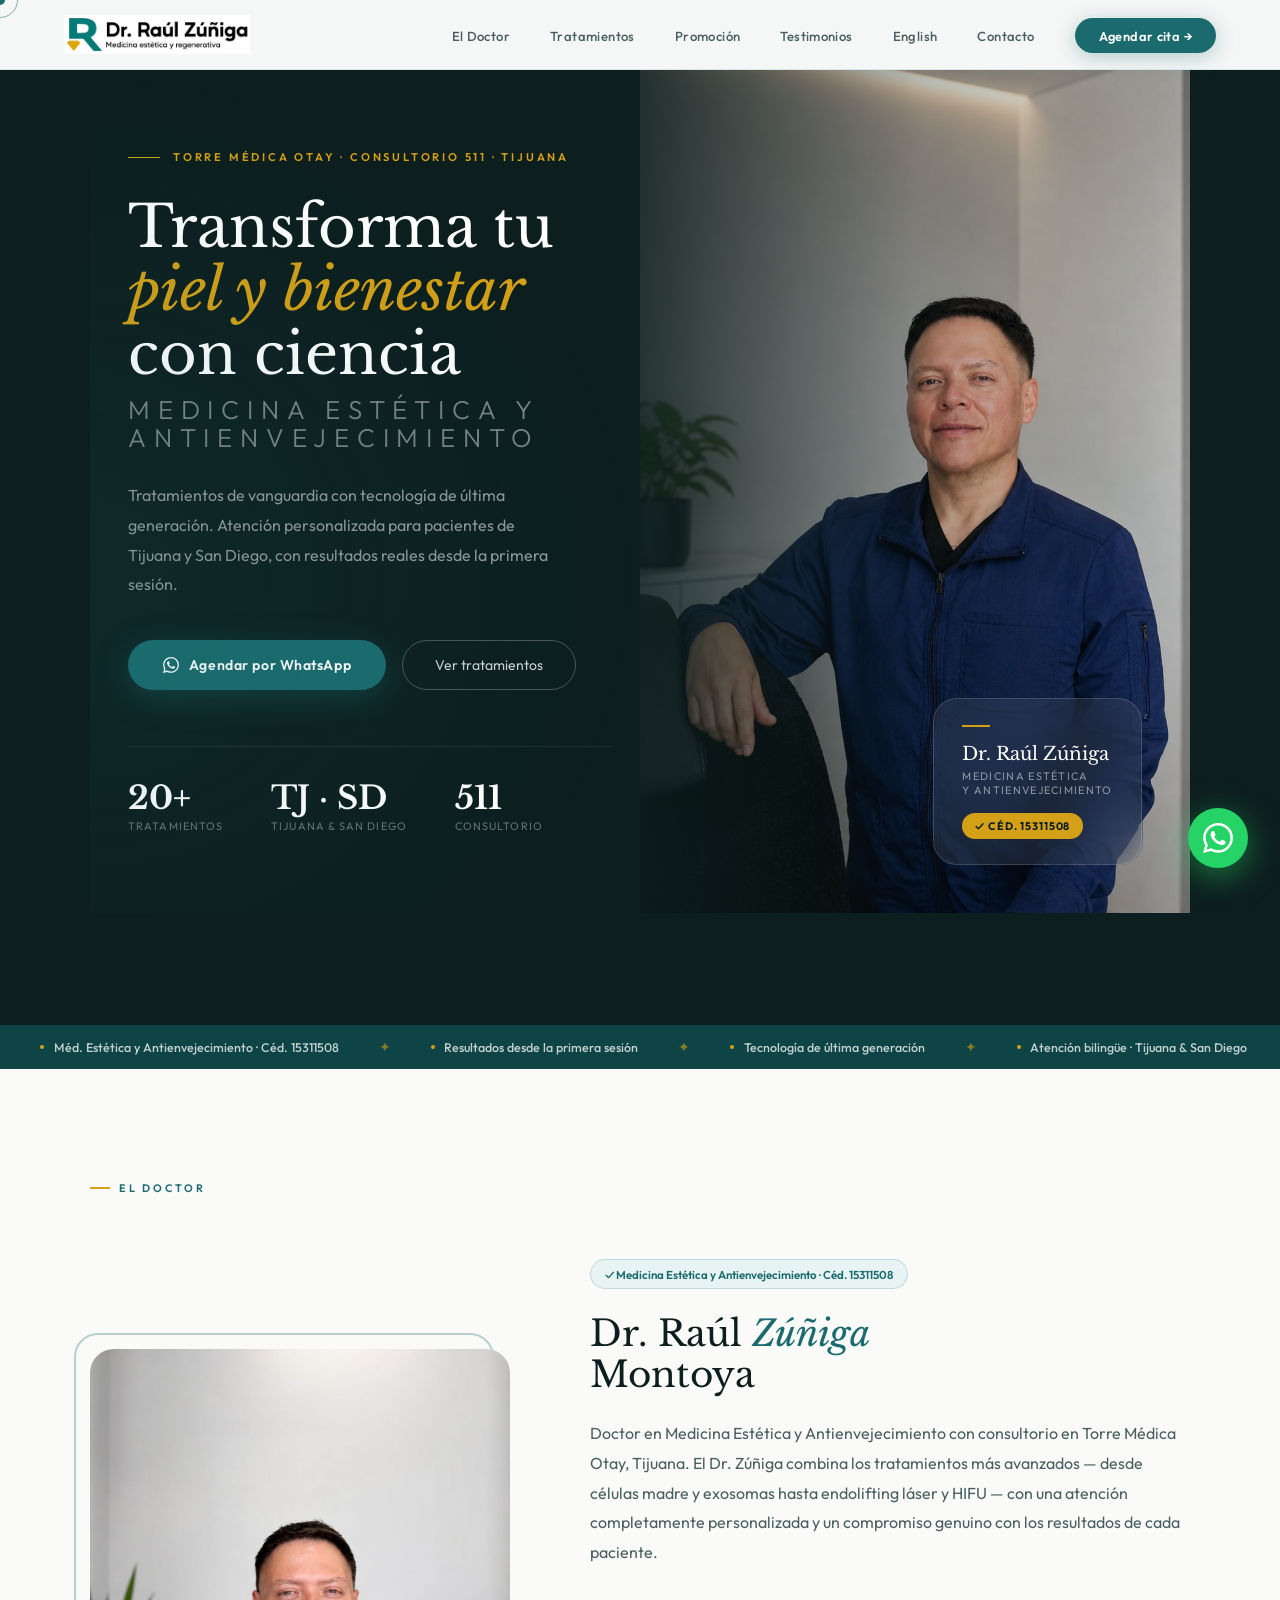
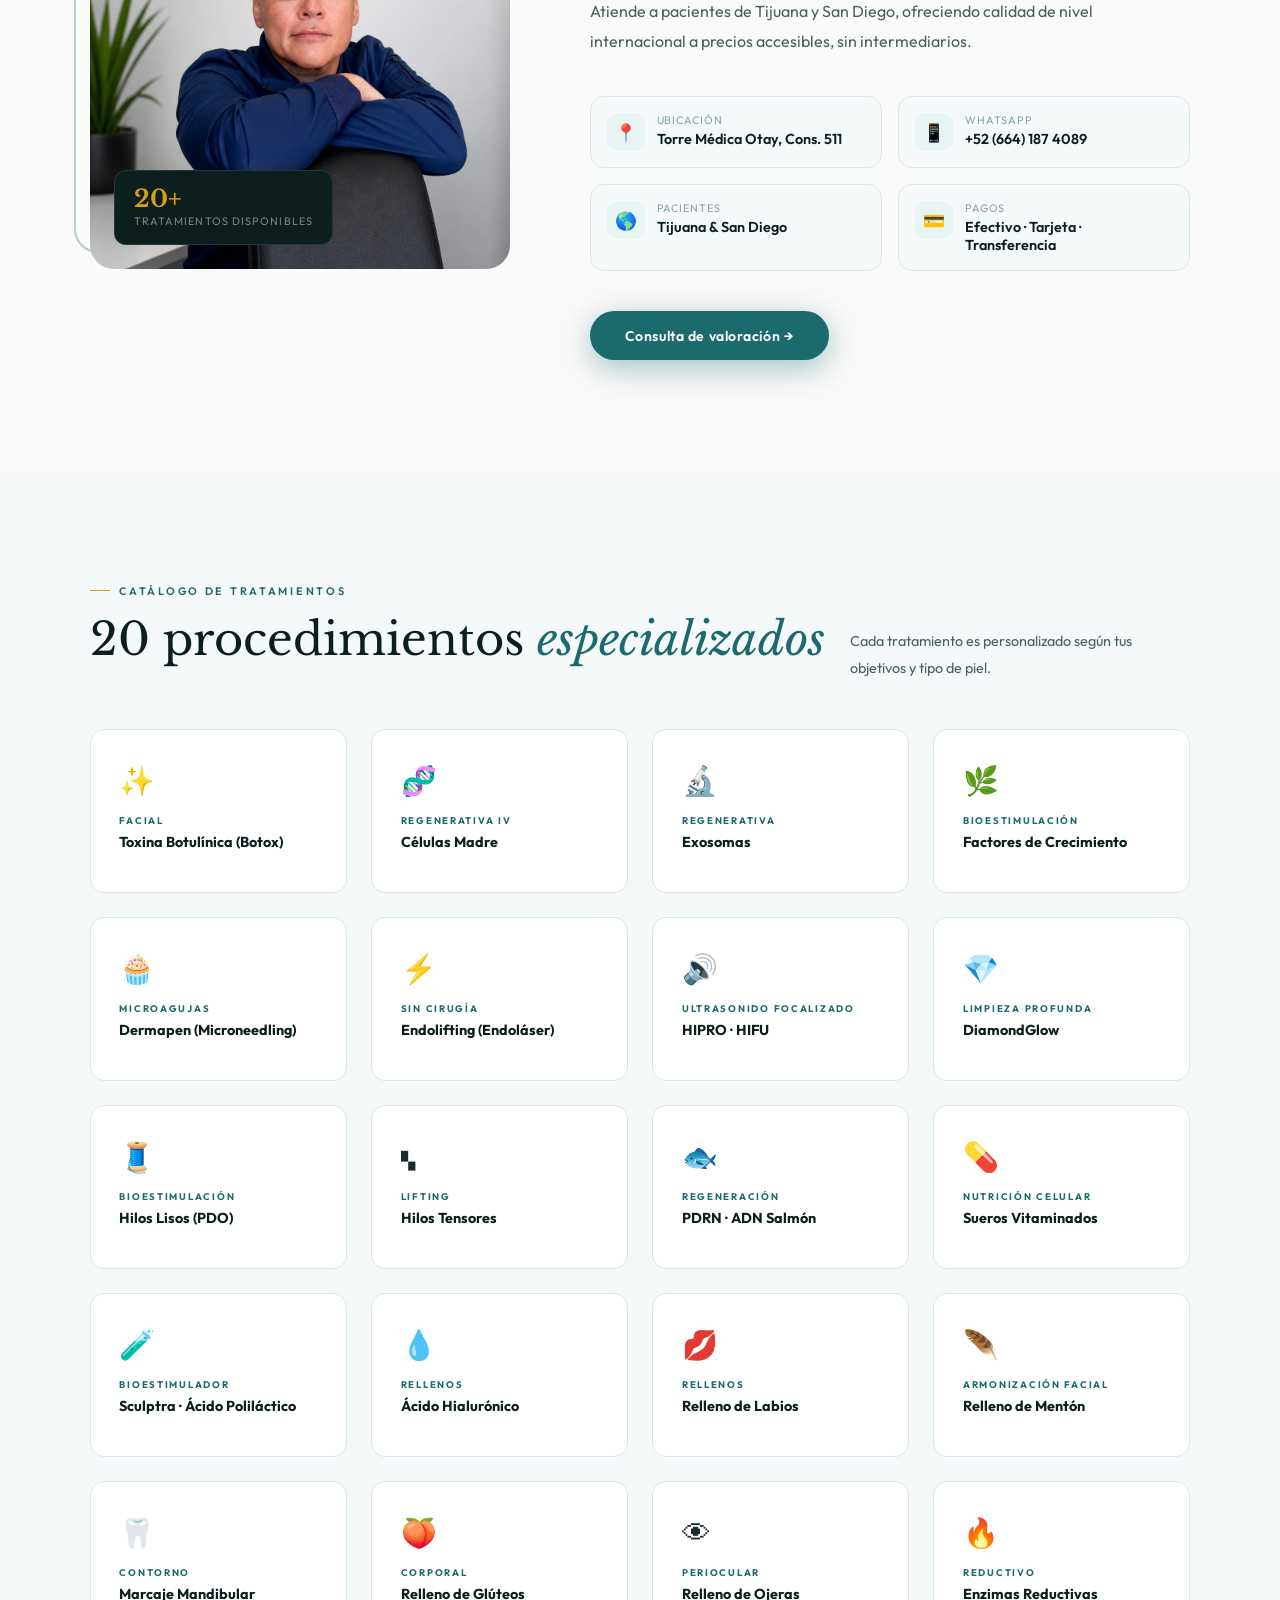
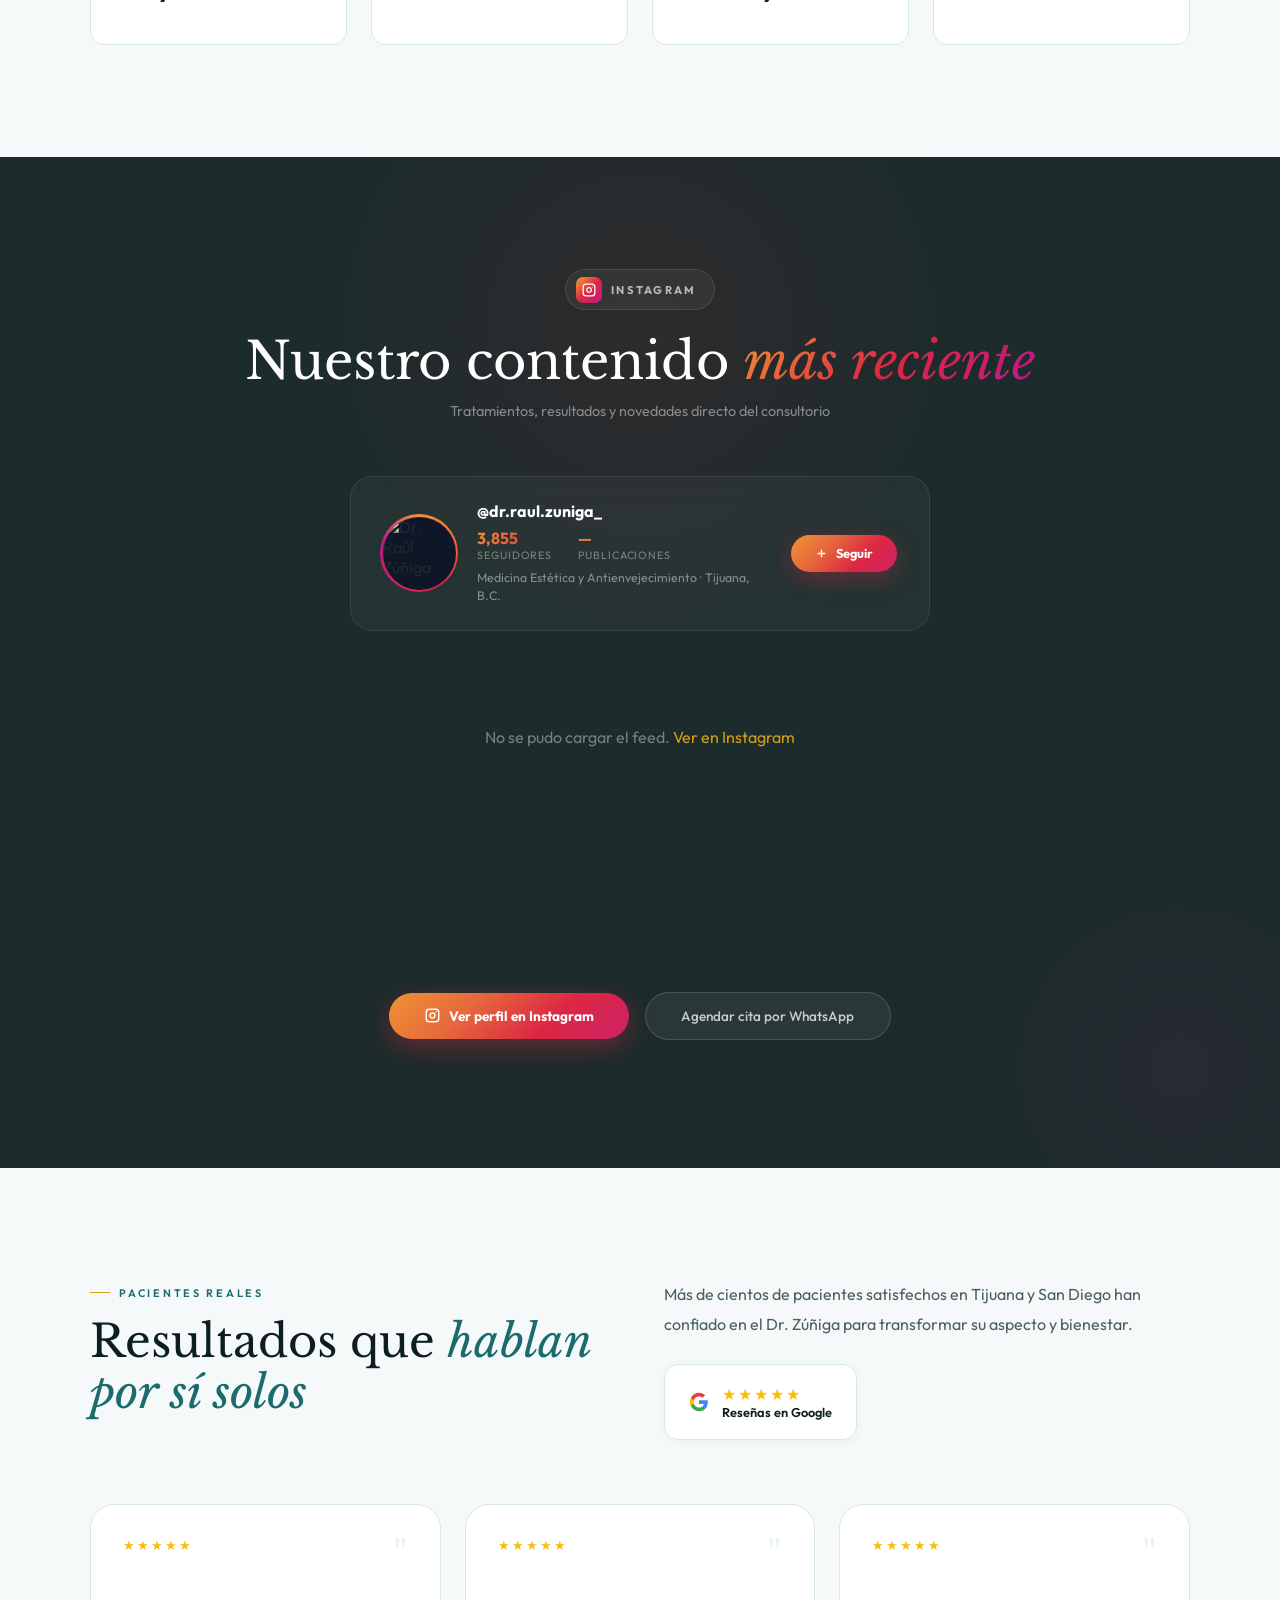
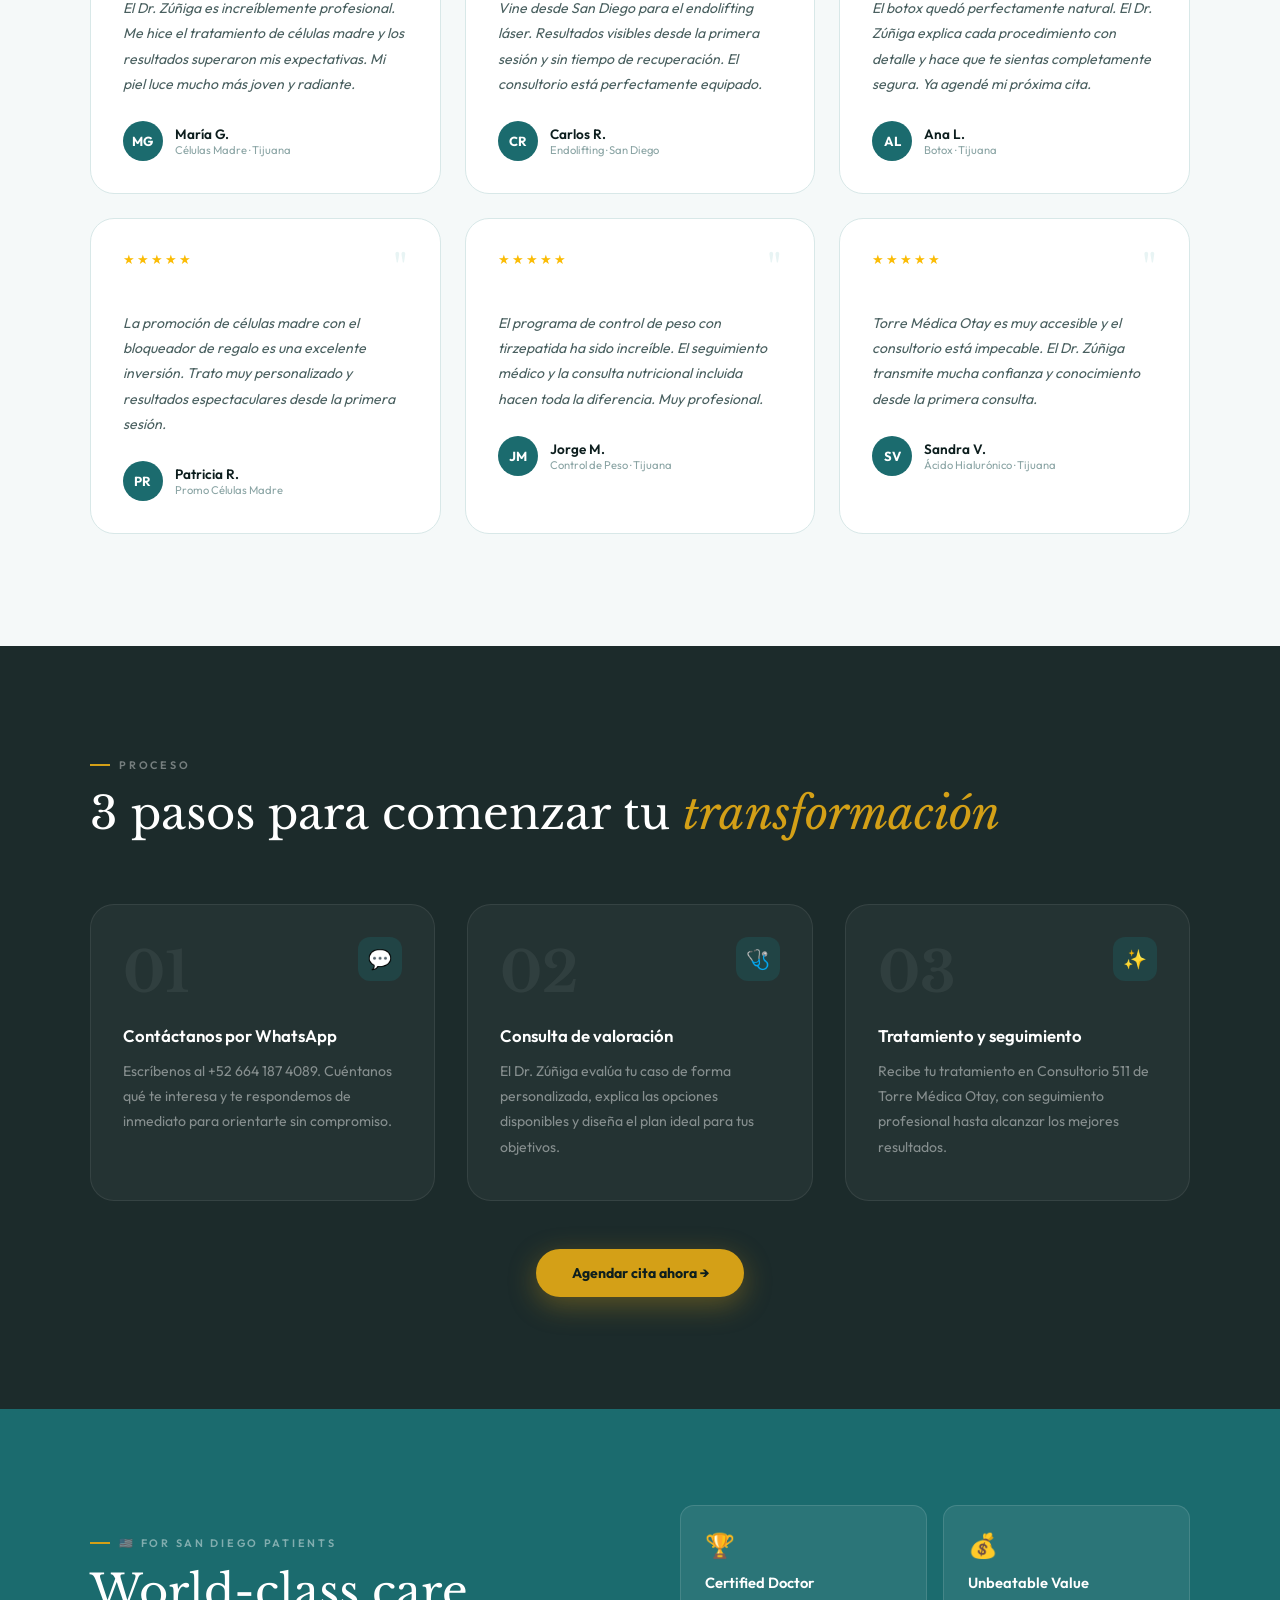
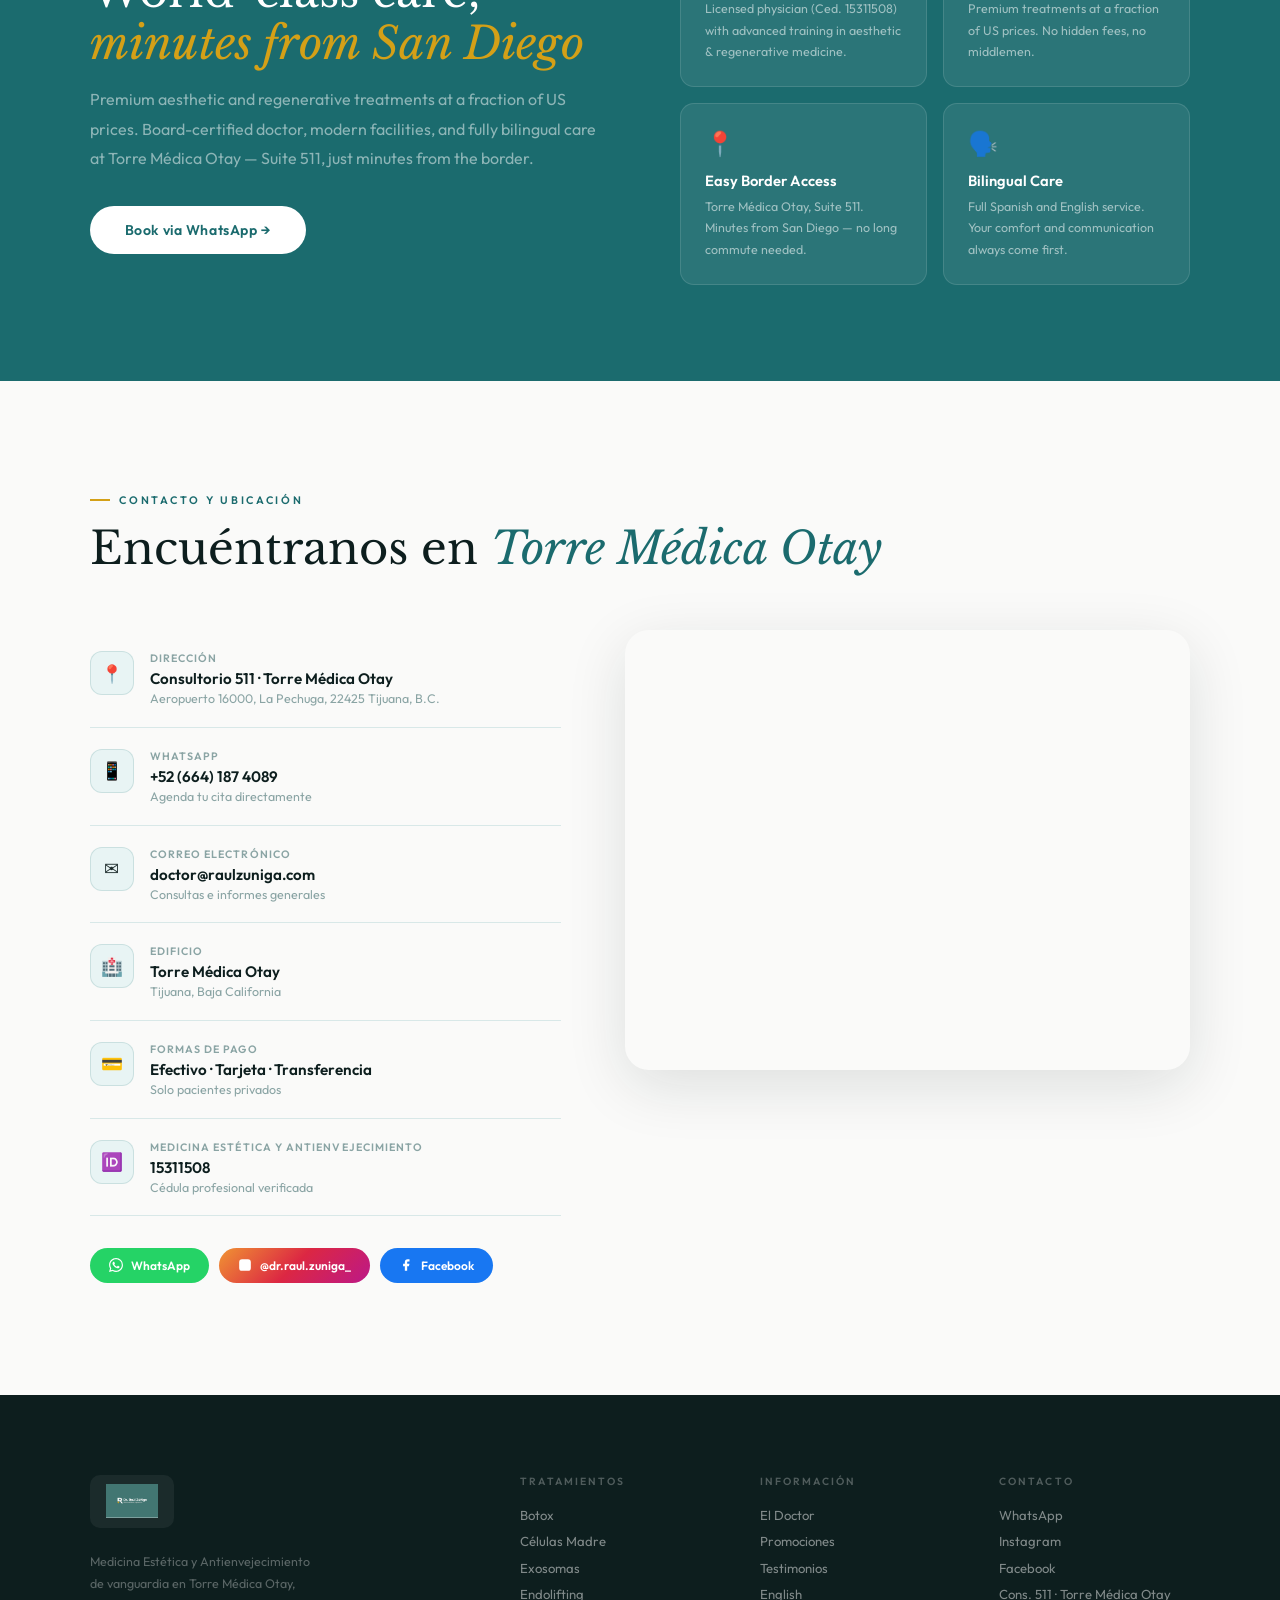
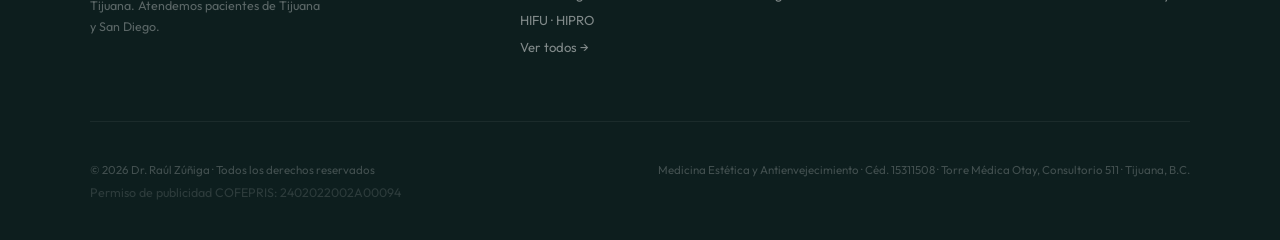
==== commit fb0573cf: "Instagram feed wow factor: grid asimetrico, lightbox modal, animaciones escalonadas" ====
--- a/index.html
+++ b/index.html
@@ -302,223 +302,442 @@
 </section>
 
 <!-- ══ INSTAGRAM FEED ══ -->
-<section id="promocion" class="reveal section-dark" style="padding: 7rem 7%;">
+<section id="promocion" class="section-dark" style="padding:7rem 5% 8rem;position:relative;overflow:hidden;">
 <style>
-/* ─── INSTAGRAM FEED ─── */
-.ig-section-label {
-  display: inline-flex; align-items: center; gap: 0.5rem;
-  background: rgba(212,160,23,0.12);
-  border: 1px solid rgba(212,160,23,0.3);
-  color: var(--gold-bright);
-  font-size: 0.68rem; font-weight: 700;
-  letter-spacing: 0.22em; text-transform: uppercase;
-  padding: 0.4rem 1.1rem; border-radius: 30px;
-  margin-bottom: 1.6rem;
-}
-.ig-section-label-dot {
-  width: 5px; height: 5px; border-radius: 50%;
-  background: var(--gold-bright);
-  animation: tagBlink2 1.8s ease-in-out infinite;
-}
-@keyframes tagBlink2 { 0%,100%{opacity:1} 50%{opacity:0.3} }
-.ig-section-title {
-  font-family: 'Libre Baskerville', serif;
-  font-size: clamp(1.9rem, 3.2vw, 2.8rem);
-  font-weight: 400; color: #fff;
-  line-height: 1.2; margin-bottom: 0.7rem;
-  text-align: center;
-}
-.ig-section-title em { font-style: italic; color: var(--gold-bright); }
-.ig-section-sub {
-  text-align: center;
-  color: rgba(255,255,255,0.6);
-  font-size: 0.92rem;
-  margin-bottom: 3rem;
-}
-.ig-profile-bar {
-  display: flex; align-items: center; gap: 1.2rem;
-  background: rgba(255,255,255,0.05);
-  border: 1px solid rgba(255,255,255,0.1);
-  border-radius: 16px;
-  padding: 1.1rem 1.5rem;
-  max-width: 480px;
-  margin: 0 auto 2.8rem;
-  backdrop-filter: blur(10px);
-}
-.ig-avatar {
-  width: 54px; height: 54px; border-radius: 50%;
-  border: 2px solid transparent;
-  background: linear-gradient(#1a1a2e,#1a1a2e) padding-box,
-              linear-gradient(135deg,#f09433,#e6683c,#dc2743,#cc2366,#bc1888) border-box;
-  overflow: hidden; flex-shrink: 0;
-}
-.ig-avatar img { width: 100%; height: 100%; object-fit: cover; }
-.ig-profile-info { flex: 1; min-width: 0; }
-.ig-username {
-  font-weight: 700; font-size: 0.95rem; color: #fff;
-  margin-bottom: 0.2rem;
-}
-.ig-followers {
-  font-size: 0.78rem; color: rgba(255,255,255,0.55);
-}
-.ig-follow-btn {
-  display: inline-flex; align-items: center; gap: 0.4rem;
-  background: linear-gradient(135deg,#f09433,#e6683c,#dc2743,#cc2366);
-  color: #fff; font-size: 0.75rem; font-weight: 600;
-  padding: 0.45rem 1.1rem; border-radius: 50px;
-  text-decoration: none; white-space: nowrap;
-  transition: opacity 0.2s;
-}
-.ig-follow-btn:hover { opacity: 0.88; }
-.ig-grid {
-  display: grid;
-  grid-template-columns: repeat(3, 1fr);
-  gap: 10px;
-  max-width: 900px;
-  margin: 0 auto 2.8rem;
-}
-@media (max-width: 640px) {
-  .ig-grid { grid-template-columns: repeat(2, 1fr); gap: 6px; }
-}
-.ig-card {
-  position: relative;
-  aspect-ratio: 1 / 1;
-  border-radius: 10px;
-  overflow: hidden;
-  cursor: pointer;
-  background: rgba(255,255,255,0.05);
-}
-.ig-card img {
-  width: 100%; height: 100%;
-  object-fit: cover;
-  display: block;
-  transition: transform 0.45s ease;
-}
-.ig-card:hover img { transform: scale(1.07); }
-.ig-card-overlay {
-  position: absolute; inset: 0;
-  background: linear-gradient(to top, rgba(0,0,0,0.82) 0%, rgba(0,0,0,0.15) 55%, transparent 100%);
-  opacity: 0;
-  transition: opacity 0.35s ease;
-  display: flex; flex-direction: column;
-  justify-content: flex-end;
-  padding: 1rem;
-}
-.ig-card:hover .ig-card-overlay { opacity: 1; }
-.ig-card-caption {
-  color: rgba(255,255,255,0.92);
-  font-size: 0.75rem;
-  line-height: 1.5;
-  display: -webkit-box;
-  -webkit-line-clamp: 3;
-  line-clamp: 3;
-  -webkit-box-orient: vertical;
-  overflow: hidden;
-}
-.ig-card-type {
-  position: absolute; top: 8px; right: 10px;
-  color: rgba(255,255,255,0.85); font-size: 1rem;
-  text-shadow: 0 1px 4px rgba(0,0,0,0.7);
-}
-.ig-skel {
-  aspect-ratio: 1 / 1;
-  border-radius: 10px;
-  background: linear-gradient(90deg, rgba(255,255,255,0.05) 25%, rgba(255,255,255,0.1) 50%, rgba(255,255,255,0.05) 75%);
-  background-size: 200% 100%;
-  animation: igSkel 1.4s infinite;
-}
-@keyframes igSkel { to { background-position: -200% 0; } }
-.ig-footer-cta {
-  text-align: center;
-}
-.ig-view-btn {
-  display: inline-flex; align-items: center; gap: 0.6rem;
-  background: rgba(255,255,255,0.07);
-  border: 1px solid rgba(255,255,255,0.18);
-  color: rgba(255,255,255,0.8);
-  font-size: 0.85rem; font-weight: 500;
-  padding: 0.85rem 2.2rem; border-radius: 50px;
-  text-decoration: none;
-  transition: all 0.3s ease;
-}
-.ig-view-btn:hover {
-  background: rgba(255,255,255,0.13);
-  border-color: rgba(255,255,255,0.35);
-  color: #fff; transform: translateY(-2px);
-}
+/* ─── IG WOW ─── */
+#ig2bg {
+  position:absolute;inset:0;pointer-events:none;overflow:hidden;z-index:0;
+}
+#ig2bg::before {
+  content:'';position:absolute;top:-180px;left:50%;transform:translateX(-50%);
+  width:700px;height:700px;border-radius:50%;
+  background:radial-gradient(circle,rgba(220,39,67,0.09) 0%,transparent 68%);
+}
+#ig2bg::after {
+  content:'';position:absolute;bottom:-100px;right:-100px;
+  width:400px;height:400px;border-radius:50%;
+  background:radial-gradient(circle,rgba(188,24,136,0.07) 0%,transparent 70%);
+}
+.ig2-inner { position:relative;z-index:1; }
+/* tag */
+.ig2-tag {
+  display:inline-flex;align-items:center;gap:0.6rem;
+  background:rgba(255,255,255,0.05);border:1px solid rgba(255,255,255,0.1);
+  border-radius:30px;padding:0.38rem 1.1rem 0.38rem 0.6rem;
+  margin-bottom:1.4rem;
+}
+.ig2-tag-logo {
+  width:26px;height:26px;border-radius:7px;
+  background:linear-gradient(135deg,#f09433,#e6683c,#dc2743,#cc2366,#bc1888);
+  display:flex;align-items:center;justify-content:center;flex-shrink:0;
+}
+.ig2-tag-text {
+  font-size:0.7rem;font-weight:700;letter-spacing:0.2em;
+  text-transform:uppercase;color:rgba(255,255,255,0.65);
+}
+/* title */
+.ig2-title {
+  font-family:'Libre Baskerville',serif;
+  font-size:clamp(2rem,4vw,3.2rem);font-weight:400;color:#fff;
+  line-height:1.15;margin-bottom:0.7rem;
+}
+.ig2-title em {
+  font-style:italic;
+  background:linear-gradient(135deg,#f09433 0%,#dc2743 50%,#bc1888 100%);
+  -webkit-background-clip:text;background-clip:text;-webkit-text-fill-color:transparent;
+}
+.ig2-sub { color:rgba(255,255,255,0.45);font-size:0.9rem;margin-bottom:3.5rem; }
+/* profile card */
+.ig2-profile {
+  display:flex;align-items:center;gap:1.4rem;
+  background:rgba(255,255,255,0.04);
+  border:1px solid rgba(255,255,255,0.09);
+  border-radius:22px;padding:1.5rem 2rem;
+  max-width:580px;margin:0 auto 3rem;
+  backdrop-filter:blur(14px);
+}
+.ig2-av-wrap {
+  position:relative;flex-shrink:0;width:72px;height:72px;
+}
+.ig2-av-ring {
+  position:absolute;inset:-3px;border-radius:50%;
+  background:conic-gradient(#f09433,#e6683c,#dc2743,#cc2366,#bc1888,#f09433);
+  animation:ig2Spin 3.5s linear infinite;
+}
+@keyframes ig2Spin { to { transform:rotate(360deg); } }
+.ig2-av-ring::after {
+  content:'';position:absolute;inset:2.5px;border-radius:50%;background:#0e1628;
+}
+.ig2-av {
+  position:relative;z-index:1;
+  width:100%;height:100%;border-radius:50%;overflow:hidden;
+}
+.ig2-av img { width:100%;height:100%;object-fit:cover;display:block; }
+.ig2-pinfo { flex:1;min-width:0; }
+.ig2-handle { font-weight:700;font-size:1rem;color:#fff;margin-bottom:0.45rem; }
+.ig2-stats-row { display:flex;gap:1.6rem;margin-bottom:0.4rem; }
+.ig2-stat-num {
+  font-weight:700;font-size:1rem;
+  background:linear-gradient(135deg,#f09433,#dc2743);
+  -webkit-background-clip:text;background-clip:text;-webkit-text-fill-color:transparent;
+}
+.ig2-stat-lbl { font-size:0.67rem;color:rgba(255,255,255,0.4);text-transform:uppercase;letter-spacing:0.08em; }
+.ig2-pbio { font-size:0.77rem;color:rgba(255,255,255,0.45);line-height:1.5; }
+.ig2-follow-cta {
+  display:inline-flex;align-items:center;gap:0.5rem;flex-shrink:0;
+  background:linear-gradient(135deg,#f09433,#e6683c,#dc2743,#cc2366);
+  color:#fff;font-size:0.8rem;font-weight:700;
+  padding:0.65rem 1.5rem;border-radius:50px;
+  text-decoration:none;
+  box-shadow:0 6px 22px rgba(220,39,67,0.35);
+  transition:transform 0.25s,box-shadow 0.25s;
+}
+.ig2-follow-cta:hover { transform:translateY(-2px);box-shadow:0 10px 30px rgba(220,39,67,0.5); }
+/* GRID */
+.ig2-grid {
+  display:grid;
+  grid-template-columns:repeat(3,1fr);
+  grid-auto-rows:265px;
+  gap:11px;
+  max-width:980px;margin:0 auto 3rem;
+}
+.ig2-card {
+  position:relative;border-radius:16px;overflow:hidden;cursor:pointer;
+  background:rgba(255,255,255,0.04);
+  opacity:0;transform:translateY(28px) scale(0.97);
+  transition:opacity 0.5s ease,transform 0.5s ease,box-shadow 0.4s ease;
+}
+.ig2-card.in { opacity:1;transform:translateY(0) scale(1); }
+.ig2-card.ig2-featured { grid-row:span 2; }
+.ig2-card img {
+  width:100%;height:100%;object-fit:cover;display:block;
+  transition:transform 0.55s ease;
+}
+.ig2-card:hover { box-shadow:0 20px 56px rgba(0,0,0,0.6);transform:translateY(-4px) scale(1.01) !important; }
+.ig2-card:hover img { transform:scale(1.08); }
+/* overlay */
+.ig2-overlay {
+  position:absolute;inset:0;
+  background:linear-gradient(to top,rgba(0,0,0,0.88) 0%,rgba(0,0,0,0.3) 45%,transparent 75%);
+  opacity:0;transition:opacity 0.38s;
+}
+.ig2-card:hover .ig2-overlay { opacity:1; }
+.ig2-card-body {
+  position:absolute;bottom:0;left:0;right:0;padding:1.1rem;
+  transform:translateY(10px);opacity:0;
+  transition:transform 0.38s ease,opacity 0.38s ease;
+}
+.ig2-card:hover .ig2-card-body { transform:translateY(0);opacity:1; }
+.ig2-card-cap {
+  color:rgba(255,255,255,0.9);font-size:0.74rem;line-height:1.55;
+  display:-webkit-box;-webkit-line-clamp:3;line-clamp:3;
+  -webkit-box-orient:vertical;overflow:hidden;margin-bottom:0.35rem;
+}
+.ig2-card-ts { font-size:0.66rem;color:rgba(255,255,255,0.4); }
+/* badge top-right */
+.ig2-badge {
+  position:absolute;top:10px;right:10px;
+  background:rgba(0,0,0,0.5);backdrop-filter:blur(6px);
+  border-radius:50%;width:28px;height:28px;
+  display:flex;align-items:center;justify-content:center;
+  color:#fff;
+}
+/* play center */
+.ig2-play {
+  position:absolute;top:50%;left:50%;
+  transform:translate(-50%,-50%);
+  width:52px;height:52px;border-radius:50%;
+  background:rgba(255,255,255,0.15);backdrop-filter:blur(8px);
+  border:1.5px solid rgba(255,255,255,0.35);
+  display:flex;align-items:center;justify-content:center;
+  color:#fff;padding-left:4px;
+  opacity:0;pointer-events:none;
+  transition:opacity 0.3s,transform 0.3s;
+}
+.ig2-card:hover .ig2-play { opacity:1;transform:translate(-50%,-50%) scale(1.1); }
+/* skeletons */
+.ig2-skel {
+  border-radius:16px;
+  background:rgba(255,255,255,0.05);overflow:hidden;position:relative;
+}
+.ig2-skel::after {
+  content:'';position:absolute;inset:0;
+  background:linear-gradient(90deg,transparent 0%,rgba(255,255,255,0.07) 50%,transparent 100%);
+  background-size:200% 100%;animation:ig2Sk 1.5s infinite;
+}
+@keyframes ig2Sk { to { background-position:-200% 0; } }
+/* CTA row */
+.ig2-cta { display:flex;align-items:center;justify-content:center;gap:1rem;flex-wrap:wrap; }
+.ig2-btn-ig {
+  display:inline-flex;align-items:center;gap:0.6rem;
+  background:linear-gradient(135deg,#f09433,#e6683c,#dc2743,#cc2366);
+  color:#fff;font-size:0.85rem;font-weight:700;
+  padding:0.9rem 2.2rem;border-radius:50px;text-decoration:none;
+  box-shadow:0 8px 26px rgba(220,39,67,0.4);
+  transition:transform 0.25s,box-shadow 0.25s;
+}
+.ig2-btn-ig:hover { transform:translateY(-3px);box-shadow:0 12px 34px rgba(220,39,67,0.55); }
+.ig2-btn-wa {
+  display:inline-flex;align-items:center;gap:0.6rem;
+  background:rgba(255,255,255,0.06);border:1px solid rgba(255,255,255,0.15);
+  color:rgba(255,255,255,0.75);font-size:0.85rem;font-weight:500;
+  padding:0.9rem 2.2rem;border-radius:50px;text-decoration:none;
+  transition:all 0.3s;
+}
+.ig2-btn-wa:hover { background:rgba(255,255,255,0.12);border-color:rgba(255,255,255,0.3);color:#fff;transform:translateY(-2px); }
+/* MODAL */
+.ig2-modal {
+  position:fixed;inset:0;z-index:9900;
+  display:flex;align-items:center;justify-content:center;padding:1.5rem;
+  opacity:0;pointer-events:none;transition:opacity 0.3s;
+}
+.ig2-modal.open { opacity:1;pointer-events:all; }
+.ig2-modal-bg {
+  position:absolute;inset:0;
+  background:rgba(0,0,0,0.87);backdrop-filter:blur(14px);
+}
+.ig2-modal-box {
+  position:relative;z-index:1;
+  display:flex;max-width:880px;width:100%;max-height:90vh;
+  background:rgba(14,18,38,0.98);
+  border:1px solid rgba(255,255,255,0.1);
+  border-radius:22px;overflow:hidden;
+  box-shadow:0 40px 100px rgba(0,0,0,0.75);
+  transform:scale(0.92) translateY(20px);
+  transition:transform 0.35s cubic-bezier(0.34,1.56,0.64,1);
+}
+.ig2-modal.open .ig2-modal-box { transform:scale(1) translateY(0); }
+.ig2-modal-img {
+  flex:0 0 48%;position:relative;background:#000;
+}
+.ig2-modal-img img {
+  width:100%;height:100%;object-fit:cover;display:block;
+}
+.ig2-modal-side {
+  flex:1;display:flex;flex-direction:column;overflow:hidden;
+  padding:0;
+}
+.ig2-modal-top {
+  display:flex;align-items:center;gap:0.8rem;
+  padding:1.4rem 1.6rem 1rem;
+  border-bottom:1px solid rgba(255,255,255,0.07);
+}
+.ig2-modal-mav {
+  width:38px;height:38px;border-radius:50%;overflow:hidden;flex-shrink:0;
+  border:2px solid transparent;
+  background:linear-gradient(#0e1226,#0e1226) padding-box,
+              linear-gradient(135deg,#f09433,#bc1888) border-box;
+}
+.ig2-modal-mav img { width:100%;height:100%;object-fit:cover; }
+.ig2-modal-user { font-weight:700;font-size:0.88rem;color:#fff; }
+.ig2-modal-date { font-size:0.7rem;color:rgba(255,255,255,0.38);margin-top:0.08rem; }
+.ig2-modal-caption {
+  flex:1;overflow-y:auto;
+  padding:1.2rem 1.6rem;
+  font-size:0.82rem;line-height:1.8;color:rgba(255,255,255,0.78);
+  white-space:pre-line;
+}
+.ig2-modal-caption::-webkit-scrollbar { width:4px; }
+.ig2-modal-caption::-webkit-scrollbar-thumb { background:rgba(255,255,255,0.15);border-radius:2px; }
+.ig2-modal-htags {
+  display:flex;flex-wrap:wrap;gap:0.35rem;
+  padding:0.8rem 1.6rem;border-top:1px solid rgba(255,255,255,0.07);
+}
+.ig2-modal-htag {
+  background:rgba(255,255,255,0.06);border:1px solid rgba(255,255,255,0.1);
+  color:rgba(255,255,255,0.5);font-size:0.7rem;
+  padding:0.22rem 0.65rem;border-radius:20px;
+}
+.ig2-modal-footer {
+  padding:1rem 1.6rem 1.4rem;
+}
+.ig2-modal-open {
+  display:flex;align-items:center;justify-content:center;gap:0.5rem;
+  background:linear-gradient(135deg,#f09433,#dc2743,#bc1888);
+  color:#fff;font-size:0.8rem;font-weight:700;
+  padding:0.7rem 1.4rem;border-radius:50px;text-decoration:none;
+  transition:opacity 0.2s,transform 0.2s;
+}
+.ig2-modal-open:hover { opacity:0.88;transform:translateY(-1px); }
+.ig2-modal-close {
+  position:absolute;top:12px;right:14px;z-index:2;
+  background:rgba(255,255,255,0.1);border:none;cursor:pointer;
+  width:32px;height:32px;border-radius:50%;color:rgba(255,255,255,0.7);
+  font-size:1rem;display:flex;align-items:center;justify-content:center;
+  transition:background 0.2s;
+}
+.ig2-modal-close:hover { background:rgba(255,255,255,0.2);color:#fff; }
+@media (max-width:700px) {
+  .ig2-grid { grid-template-columns:repeat(2,1fr);grid-auto-rows:180px; }
+  .ig2-card.ig2-featured { grid-row:span 1; }
+  .ig2-profile { flex-direction:column;text-align:center; }
+  .ig2-stats-row { justify-content:center; }
+  .ig2-modal-box { flex-direction:column;max-height:95vh; }
+  .ig2-modal-img { flex:0 0 220px; }
+}
+.ig-section-label { display:none; }
 </style>
 
+<div id="ig2bg"></div>
+<div class="ig2-inner">
+
   <div style="text-align:center;">
-    <div class="ig-section-label" style="display:inline-flex;">
-      <span class="ig-section-label-dot"></span>
-      Instagram
-    </div>
-  </div>
-  <h3 class="ig-section-title">Nuestro <em>contenido</em> más reciente</h3>
-  <p class="ig-section-sub">Tratamientos, resultados y novedades — directo desde el consultorio</p>
-
-  <div class="ig-profile-bar">
-    <div class="ig-avatar">
-      <img src="https://cdn2.behold.pictures/D0QIm5gdX4OCby8ioMdQAZb2RRx1/17841462690595264/profile.webp" alt="Dr. Raúl Zúñiga" loading="lazy">
-    </div>
-    <div class="ig-profile-info">
-      <div class="ig-username">@dr.raul.zuniga_</div>
-      <div class="ig-followers">3,855 seguidores · Medicina Estética y Antienvejecimiento</div>
-    </div>
-    <a class="ig-follow-btn" href="https://www.instagram.com/dr.raul.zuniga_/" target="_blank" rel="noopener">
+    <div class="ig2-tag" style="display:inline-flex;">
+      <div class="ig2-tag-logo">
+        <svg width="14" height="14" viewBox="0 0 24 24" fill="none" stroke="white" stroke-width="2.2" stroke-linecap="round" stroke-linejoin="round"><rect x="2" y="2" width="20" height="20" rx="5"/><path d="M16 11.37A4 4 0 1 1 12.63 8 4 4 0 0 1 16 11.37z"/><line x1="17.5" y1="6.5" x2="17.51" y2="6.5"/></svg>
+      </div>
+      <span class="ig2-tag-text">Instagram</span>
+    </div>
+    <h3 class="ig2-title">Nuestro contenido <em>más reciente</em></h3>
+    <p class="ig2-sub">Tratamientos, resultados y novedades directo del consultorio</p>
+  </div>
+
+  <div class="ig2-profile">
+    <div class="ig2-av-wrap">
+      <div class="ig2-av-ring"></div>
+      <div class="ig2-av">
+        <img src="https://cdn2.behold.pictures/D0QIm5gdX4OCby8ioMdQAZb2RRx1/17841462690595264/profile.webp" alt="Dr. Raúl Zúñiga" loading="lazy">
+      </div>
+    </div>
+    <div class="ig2-pinfo">
+      <div class="ig2-handle">@dr.raul.zuniga_</div>
+      <div class="ig2-stats-row">
+        <div class="ig2-stat">
+          <div class="ig2-stat-num" id="ig2Followers">3,855</div>
+          <div class="ig2-stat-lbl">Seguidores</div>
+        </div>
+        <div class="ig2-stat">
+          <div class="ig2-stat-num" id="ig2Posts">—</div>
+          <div class="ig2-stat-lbl">Publicaciones</div>
+        </div>
+      </div>
+      <div class="ig2-pbio">Medicina Estética y Antienvejecimiento · Tijuana, B.C.</div>
+    </div>
+    <a class="ig2-follow-cta" href="https://www.instagram.com/dr.raul.zuniga_/" target="_blank" rel="noopener">
+      <svg width="13" height="13" viewBox="0 0 24 24" fill="none" stroke="currentColor" stroke-width="2.5"><path d="M12 5v14M5 12h14"/></svg>
       Seguir
     </a>
   </div>
 
-  <div class="ig-grid" id="igGrid">
-    <div class="ig-skel"></div><div class="ig-skel"></div><div class="ig-skel"></div>
-    <div class="ig-skel"></div><div class="ig-skel"></div><div class="ig-skel"></div>
-    <div class="ig-skel"></div><div class="ig-skel"></div><div class="ig-skel"></div>
-  </div>
-
-  <div class="ig-footer-cta">
-    <a class="ig-view-btn" href="https://www.instagram.com/dr.raul.zuniga_/" target="_blank" rel="noopener">
-      <svg width="16" height="16" viewBox="0 0 24 24" fill="none" stroke="currentColor" stroke-width="2" stroke-linecap="round" stroke-linejoin="round"><rect x="2" y="2" width="20" height="20" rx="5" ry="5"/><path d="M16 11.37A4 4 0 1 1 12.63 8 4 4 0 0 1 16 11.37z"/><line x1="17.5" y1="6.5" x2="17.51" y2="6.5"/></svg>
+  <div class="ig2-grid" id="ig2Grid">
+    <div class="ig2-skel" style="grid-row:span 2"></div>
+    <div class="ig2-skel"></div><div class="ig2-skel"></div>
+    <div class="ig2-skel"></div><div class="ig2-skel"></div>
+    <div class="ig2-skel"></div><div class="ig2-skel"></div><div class="ig2-skel"></div>
+  </div>
+
+  <div class="ig2-cta">
+    <a class="ig2-btn-ig" href="https://www.instagram.com/dr.raul.zuniga_/" target="_blank" rel="noopener">
+      <svg width="15" height="15" viewBox="0 0 24 24" fill="none" stroke="currentColor" stroke-width="2.2" stroke-linecap="round" stroke-linejoin="round"><rect x="2" y="2" width="20" height="20" rx="5"/><path d="M16 11.37A4 4 0 1 1 12.63 8 4 4 0 0 1 16 11.37z"/><line x1="17.5" y1="6.5" x2="17.51" y2="6.5"/></svg>
       Ver perfil en Instagram
     </a>
-  </div>
-
-  <script>
-  (function(){
-    var FEED = 'https://feeds.behold.so/I4uqFeMSg1OAU0LqIssl';
-    var grid = document.getElementById('igGrid');
-    fetch(FEED)
-      .then(function(r){ return r.json(); })
-      .then(function(data){
-        var posts = (data.posts || data).slice(0, 9);
-        grid.innerHTML = '';
-        posts.forEach(function(p){
-          var img = (p.sizes && p.sizes.medium && p.sizes.medium.mediaUrl)
-            || p.thumbnailUrl || p.mediaUrl || '';
-          var caption = (p.prunedCaption || p.caption || '').replace(/\n/g,' ').trim();
-          var short = caption.length > 120 ? caption.slice(0,120)+'…' : caption;
-          var typeIcon = p.isReel || p.mediaType === 'VIDEO'
-            ? '&#9654;'
-            : p.mediaType === 'CAROUSEL_ALBUM' ? '&#10697;' : '';
-          var card = document.createElement('a');
-          card.href = p.permalink || '#';
-          card.target = '_blank';
-          card.rel = 'noopener';
-          card.className = 'ig-card';
-          card.innerHTML =
-            '<img src="'+img+'" alt="Post Instagram Dr. Raúl Zúñiga" loading="lazy">'
-            +(typeIcon ? '<div class="ig-card-type">'+typeIcon+'</div>' : '')
-            +'<div class="ig-card-overlay">'
-            +(short ? '<p class="ig-card-caption">'+short+'</p>' : '')
-            +'</div>';
-          grid.appendChild(card);
-        });
-      })
-      .catch(function(){
-        grid.innerHTML = '<div style="grid-column:1/-1;text-align:center;color:rgba(255,255,255,0.4);padding:3rem 0;">No se pudo cargar el feed. <a href="https://www.instagram.com/dr.raul.zuniga_/" target="_blank" style="color:var(--gold-bright);">Ver en Instagram</a></div>';
+    <a class="ig2-btn-wa" href="https://wa.me/526641874089" target="_blank" rel="noopener">
+      Agendar cita por WhatsApp
+    </a>
+  </div>
+
+</div>
+
+<!-- Lightbox -->
+<div class="ig2-modal" id="ig2Modal" role="dialog" aria-modal="true">
+  <div class="ig2-modal-bg" id="ig2ModalBg"></div>
+  <div class="ig2-modal-box">
+    <div class="ig2-modal-img">
+      <img src="" alt="" id="ig2ModalImg">
+    </div>
+    <div class="ig2-modal-side">
+      <div class="ig2-modal-top">
+        <div class="ig2-modal-mav">
+          <img src="https://cdn2.behold.pictures/D0QIm5gdX4OCby8ioMdQAZb2RRx1/17841462690595264/profile.webp" alt="">
+        </div>
+        <div>
+          <div class="ig2-modal-user">@dr.raul.zuniga_</div>
+          <div class="ig2-modal-date" id="ig2ModalDate"></div>
+        </div>
+      </div>
+      <div class="ig2-modal-caption" id="ig2ModalCaption"></div>
+      <div class="ig2-modal-htags" id="ig2ModalTags"></div>
+      <div class="ig2-modal-footer">
+        <a class="ig2-modal-open" id="ig2ModalLink" href="#" target="_blank" rel="noopener">
+          <svg width="13" height="13" viewBox="0 0 24 24" fill="none" stroke="currentColor" stroke-width="2.2" stroke-linecap="round" stroke-linejoin="round"><rect x="2" y="2" width="20" height="20" rx="5"/><path d="M16 11.37A4 4 0 1 1 12.63 8 4 4 0 0 1 16 11.37z"/><line x1="17.5" y1="6.5" x2="17.51" y2="6.5"/></svg>
+          Ver en Instagram
+        </a>
+      </div>
+    </div>
+    <button class="ig2-modal-close" id="ig2ModalClose" aria-label="Cerrar">&#10005;</button>
+  </div>
+</div>
+
+<script>(function(){
+  var FEED='https://feeds.behold.so/I4uqFeMSg1OAU0LqIssl';
+  var grid=document.getElementById('ig2Grid');
+  var modal=document.getElementById('ig2Modal');
+  var mImg=document.getElementById('ig2ModalImg');
+  var mDate=document.getElementById('ig2ModalDate');
+  var mCap=document.getElementById('ig2ModalCaption');
+  var mTags=document.getElementById('ig2ModalTags');
+  var mLink=document.getElementById('ig2ModalLink');
+
+  function fmt(ts){
+    try{ return new Date(ts).toLocaleDateString('es-MX',{day:'numeric',month:'long',year:'numeric'}); }
+    catch(e){ return ''; }
+  }
+  function countUp(el,target){
+    var n=0,step=Math.ceil(target/60);
+    var t=setInterval(function(){ n=Math.min(n+step,target); el.textContent=n.toLocaleString('es-MX'); if(n>=target)clearInterval(t); },18);
+  }
+  function openModal(p){
+    var big=(p.sizes&&p.sizes.large&&p.sizes.large.mediaUrl)||p.thumbnailUrl||'';
+    mImg.src=big; mImg.alt='Post Dr. Raúl Zúñiga';
+    mDate.textContent=fmt(p.timestamp);
+    mCap.textContent=p.caption||'';
+    mTags.innerHTML='';
+    (p.hashtags||[]).slice(0,10).forEach(function(h){ var s=document.createElement('span'); s.className='ig2-modal-htag'; s.textContent='#'+h; mTags.appendChild(s); });
+    mLink.href=p.permalink||'#';
+    modal.classList.add('open'); document.body.style.overflow='hidden';
+  }
+  function closeModal(){ modal.classList.remove('open'); document.body.style.overflow=''; setTimeout(function(){ mImg.src=''; },320); }
+
+  document.getElementById('ig2ModalClose').addEventListener('click',closeModal);
+  document.getElementById('ig2ModalBg').addEventListener('click',closeModal);
+  document.addEventListener('keydown',function(e){ if(e.key==='Escape')closeModal(); });
+
+  fetch(FEED)
+    .then(function(r){ return r.json(); })
+    .then(function(data){
+      var posts=(data.posts||data).slice(0,8);
+      if(data.followersCount) countUp(document.getElementById('ig2Followers'),data.followersCount);
+      document.getElementById('ig2Posts').textContent=posts.length+'+';
+      grid.innerHTML='';
+      posts.forEach(function(p,i){
+        var img=(p.sizes&&p.sizes.medium&&p.sizes.medium.mediaUrl)||p.thumbnailUrl||'';
+        var isVid=p.isReel||p.mediaType==='VIDEO';
+        var isCar=p.mediaType==='CAROUSEL_ALBUM';
+        var cap=(p.prunedCaption||p.caption||'').trim();
+        var short=cap.length>95?cap.slice(0,95)+'…':cap;
+        var card=document.createElement('div');
+        card.className='ig2-card'+(i===0?' ig2-featured':'');
+        card.style.transitionDelay=(i*0.06)+'s';
+        card.setAttribute('role','button'); card.setAttribute('tabindex','0');
+        card.innerHTML=
+          '<img src="'+img+'" alt="Post Dr. Raúl Zúñiga" loading="lazy">'
+          +(isCar?'<div class="ig2-badge"><svg width="12" height="12" viewBox="0 0 24 24" fill="white"><rect x="2" y="2" width="9" height="9" rx="1"/><rect x="13" y="2" width="9" height="9" rx="1"/><rect x="2" y="13" width="9" height="9" rx="1"/><rect x="13" y="13" width="9" height="9" rx="1"/></svg></div>':'')
+          +(isVid?'<div class="ig2-play"><svg width="11" height="14" viewBox="0 0 11 14" fill="white"><path d="M0 0l11 7-11 7V0z"/></svg></div>':'')
+          +'<div class="ig2-overlay"></div>'
+          +'<div class="ig2-card-body">'
+          +(short?'<p class="ig2-card-cap">'+short+'</p>':'')
+          +'<span class="ig2-card-ts">'+fmt(p.timestamp)+'</span>'
+          +'</div>';
+        card.addEventListener('click',function(){ openModal(p); });
+        card.addEventListener('keydown',function(e){ if(e.key==='Enter')openModal(p); });
+        grid.appendChild(card);
+        requestAnimationFrame(function(){ setTimeout(function(){ card.classList.add('in'); },i*70); });
       });
-  })();
-  </script>
+    })
+    .catch(function(){
+      grid.innerHTML='<div style="grid-column:1/-1;text-align:center;color:rgba(255,255,255,0.4);padding:3rem 0;">No se pudo cargar el feed. <a href="https://www.instagram.com/dr.raul.zuniga_/" target="_blank" style="color:var(--gold-bright);">Ver en Instagram</a></div>';
+    });
+})();</script>
 </section>
 
 <!-- ══ TESTIMONIALS ══ -->
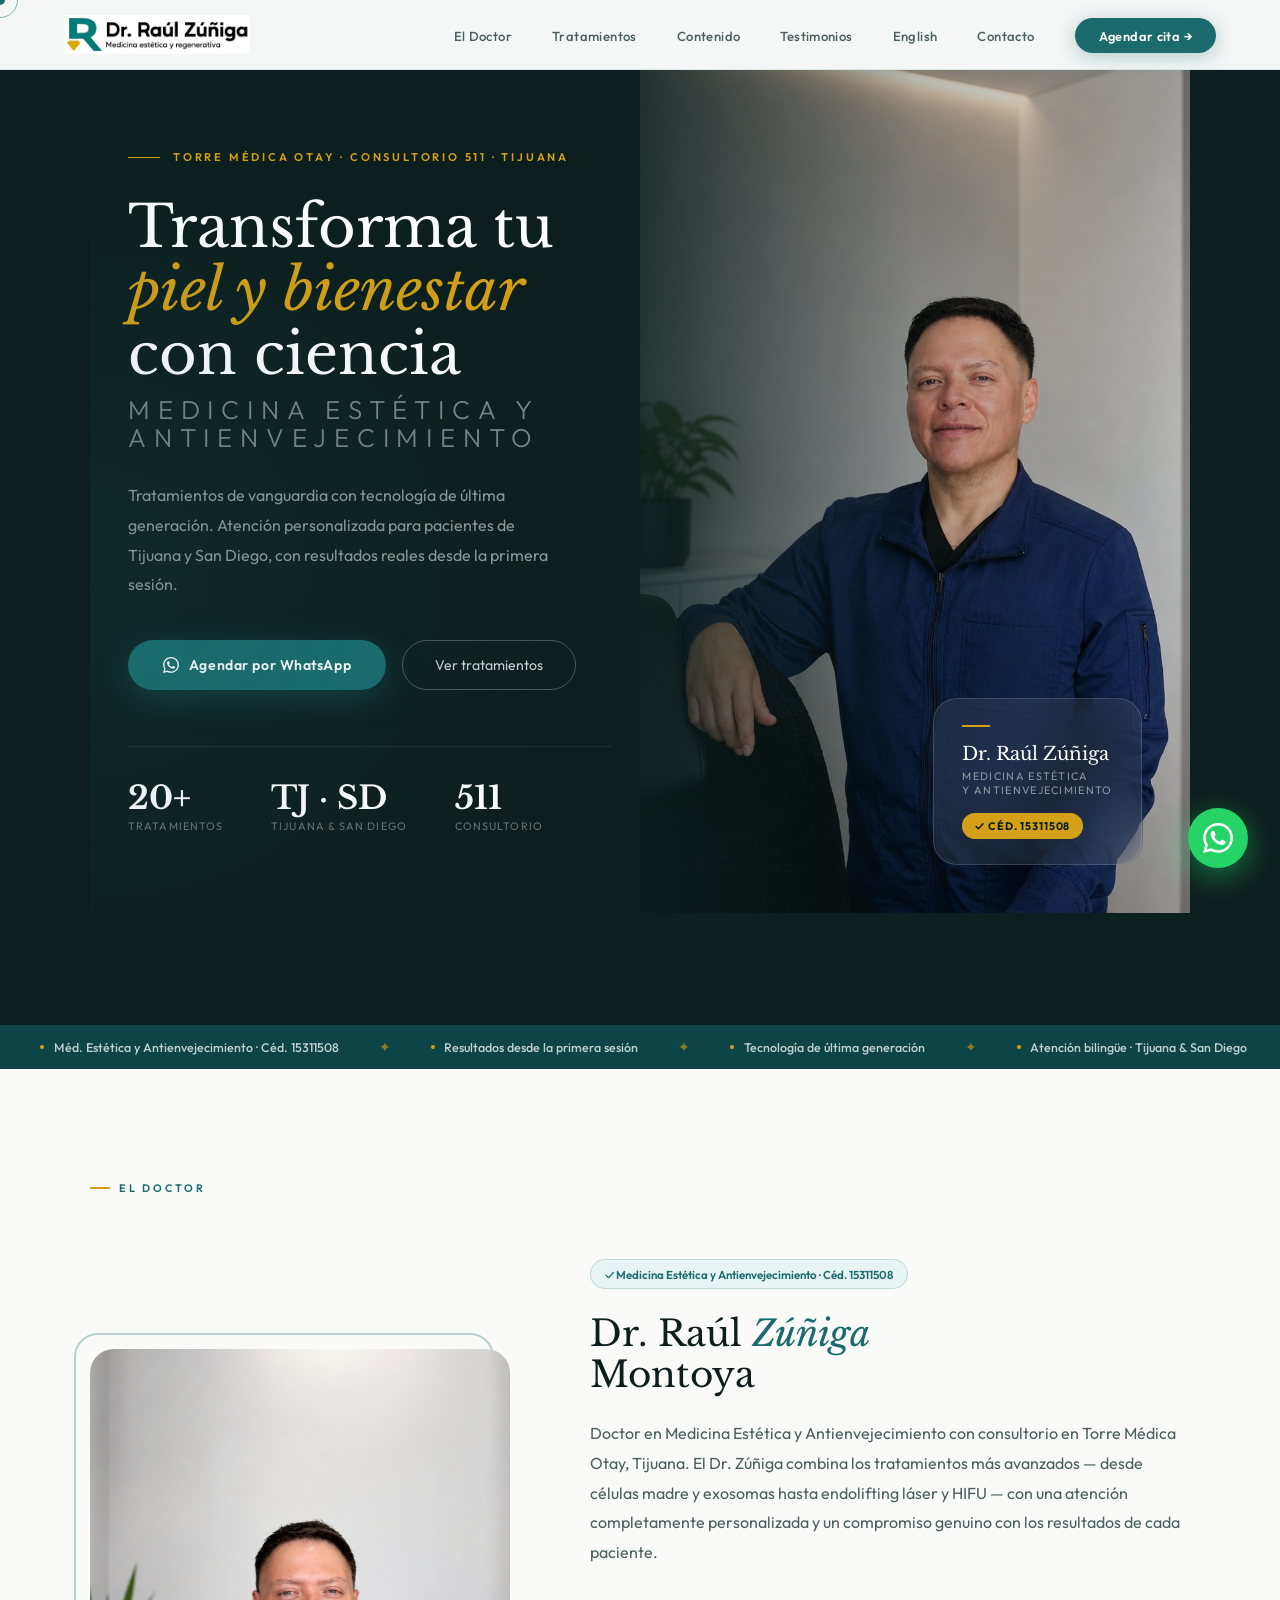
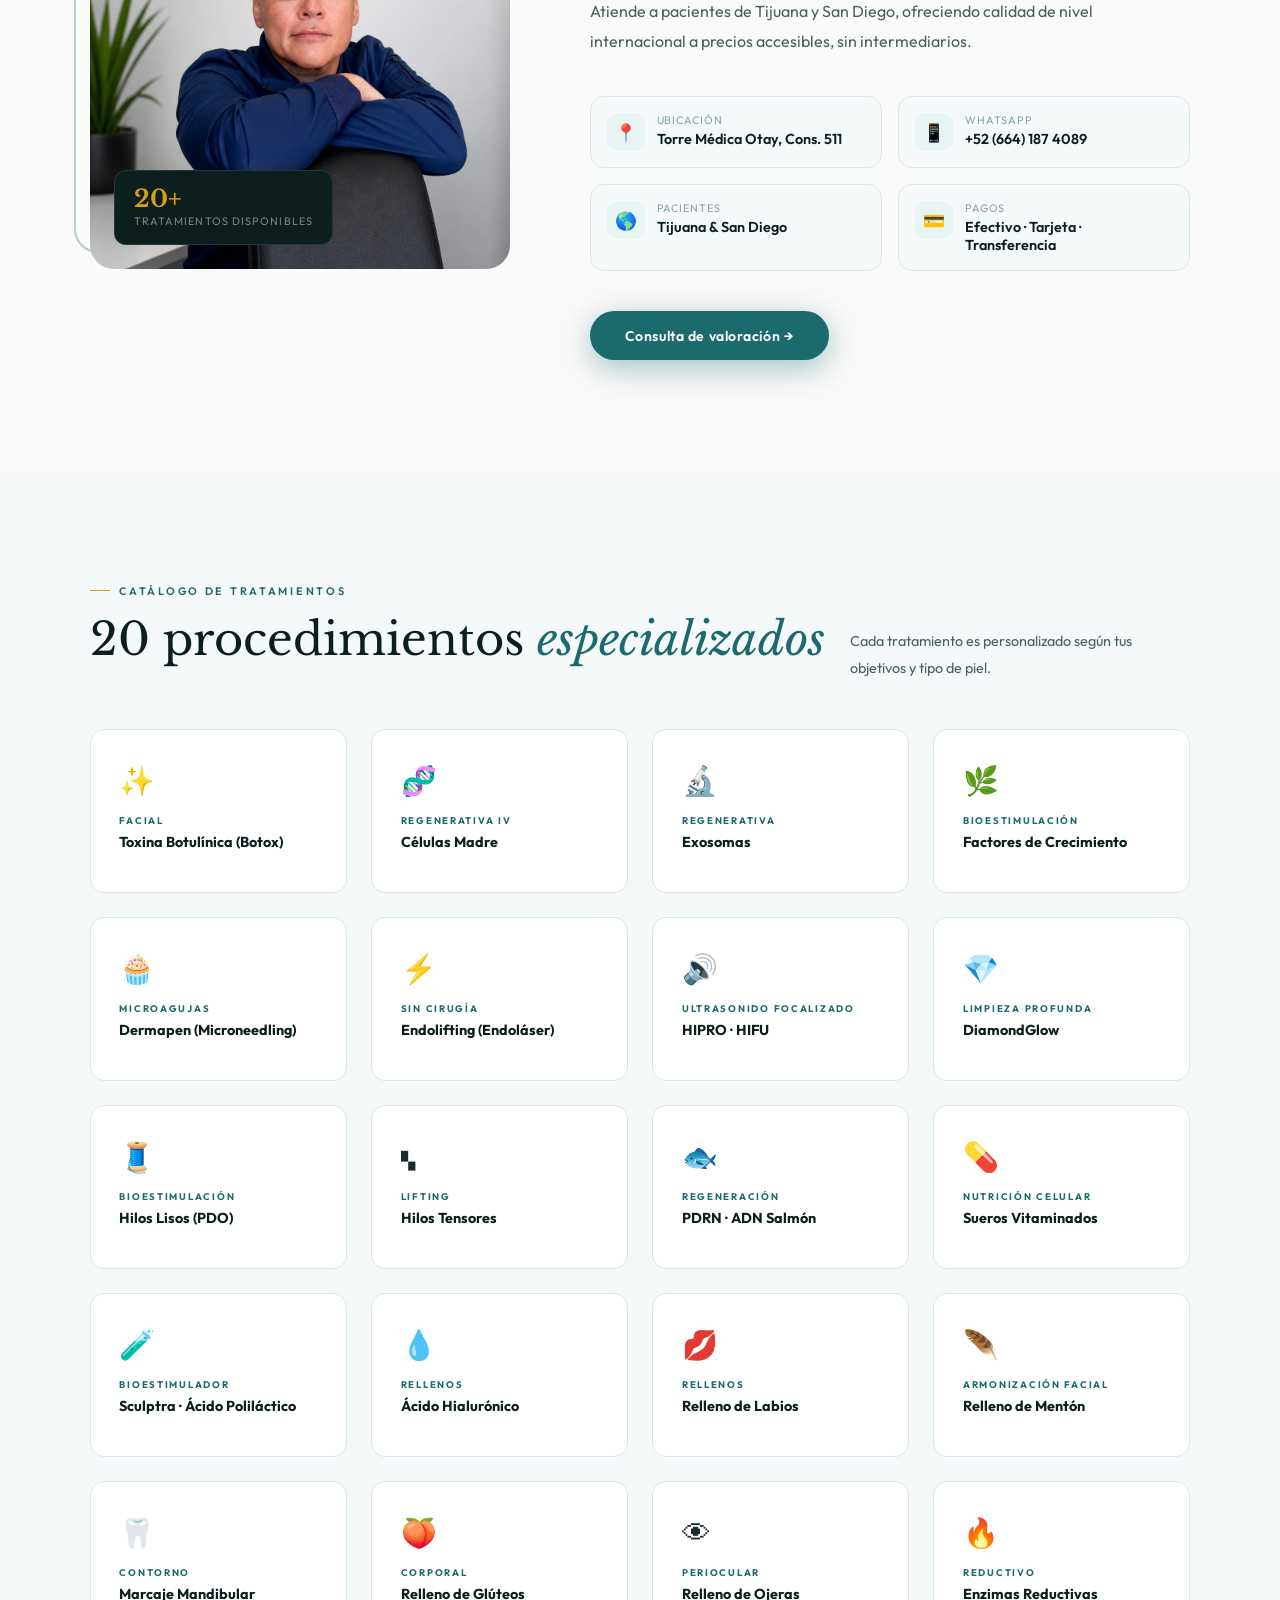
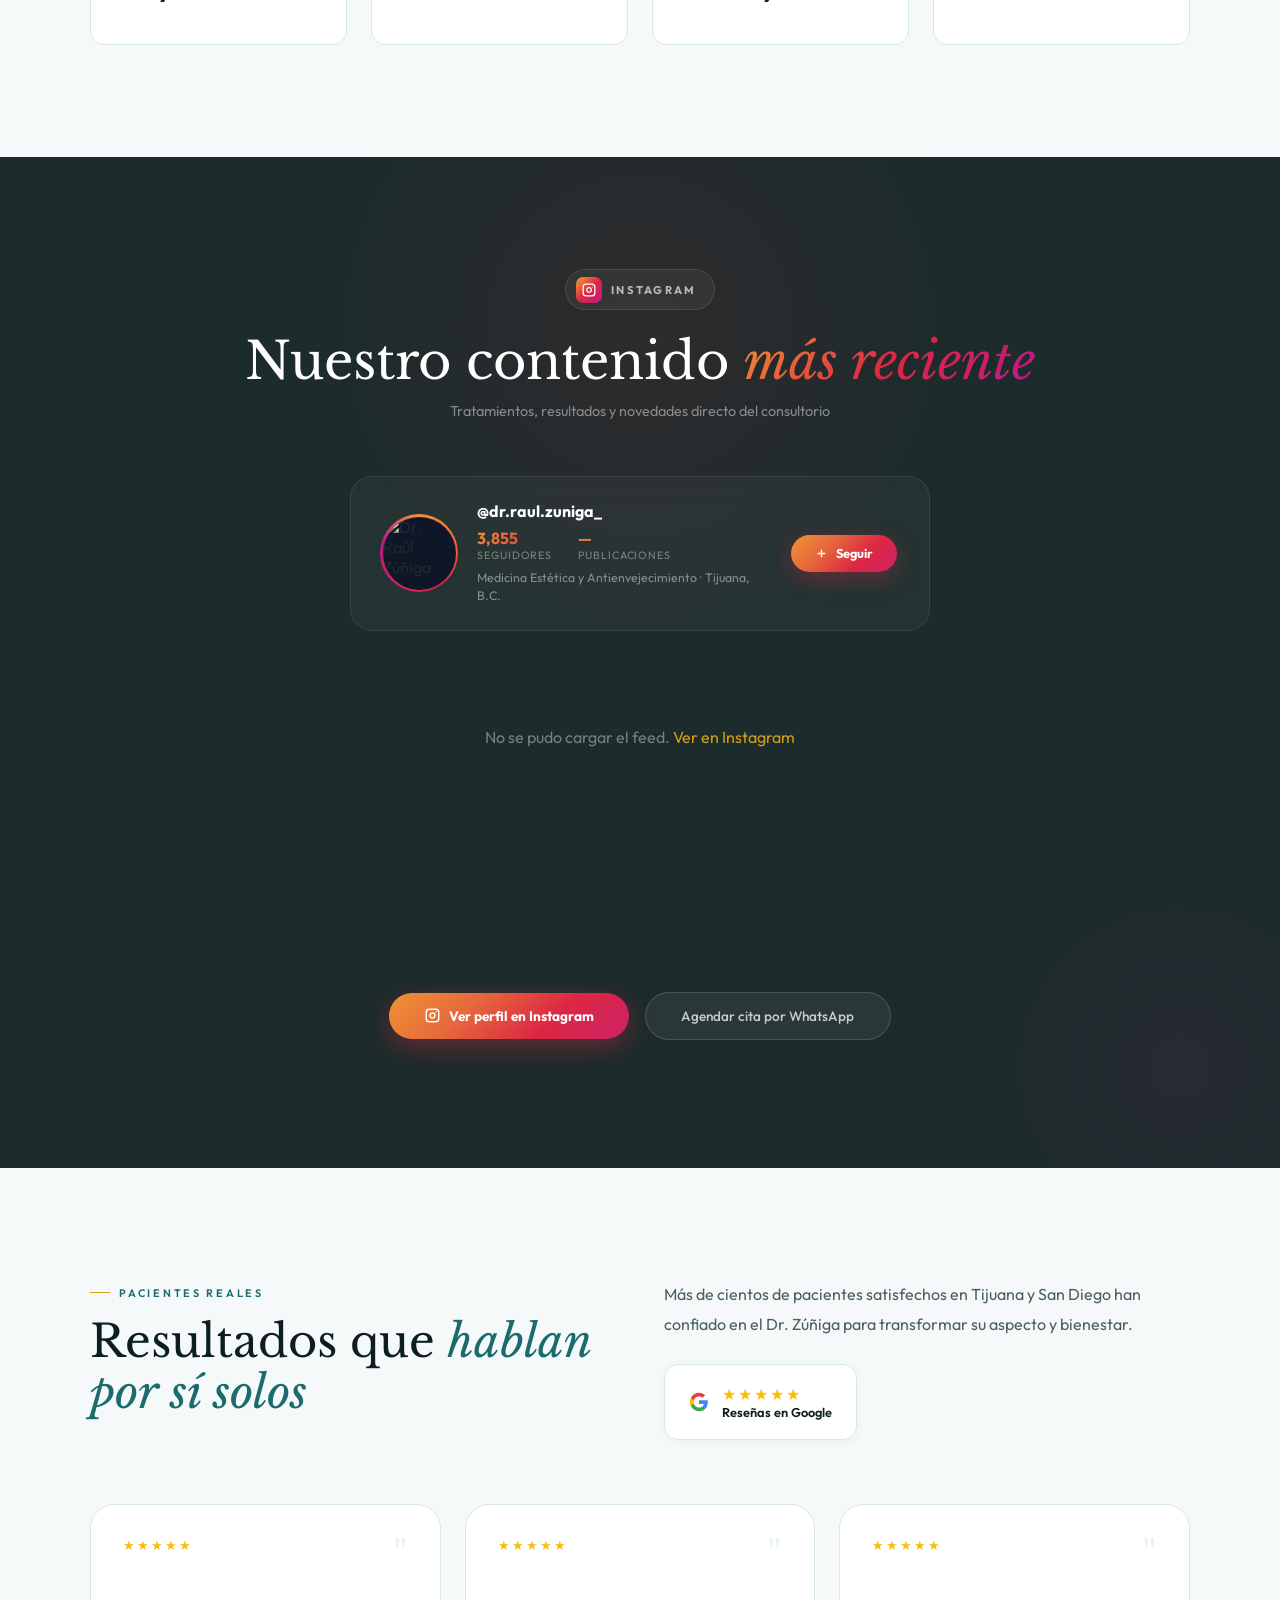
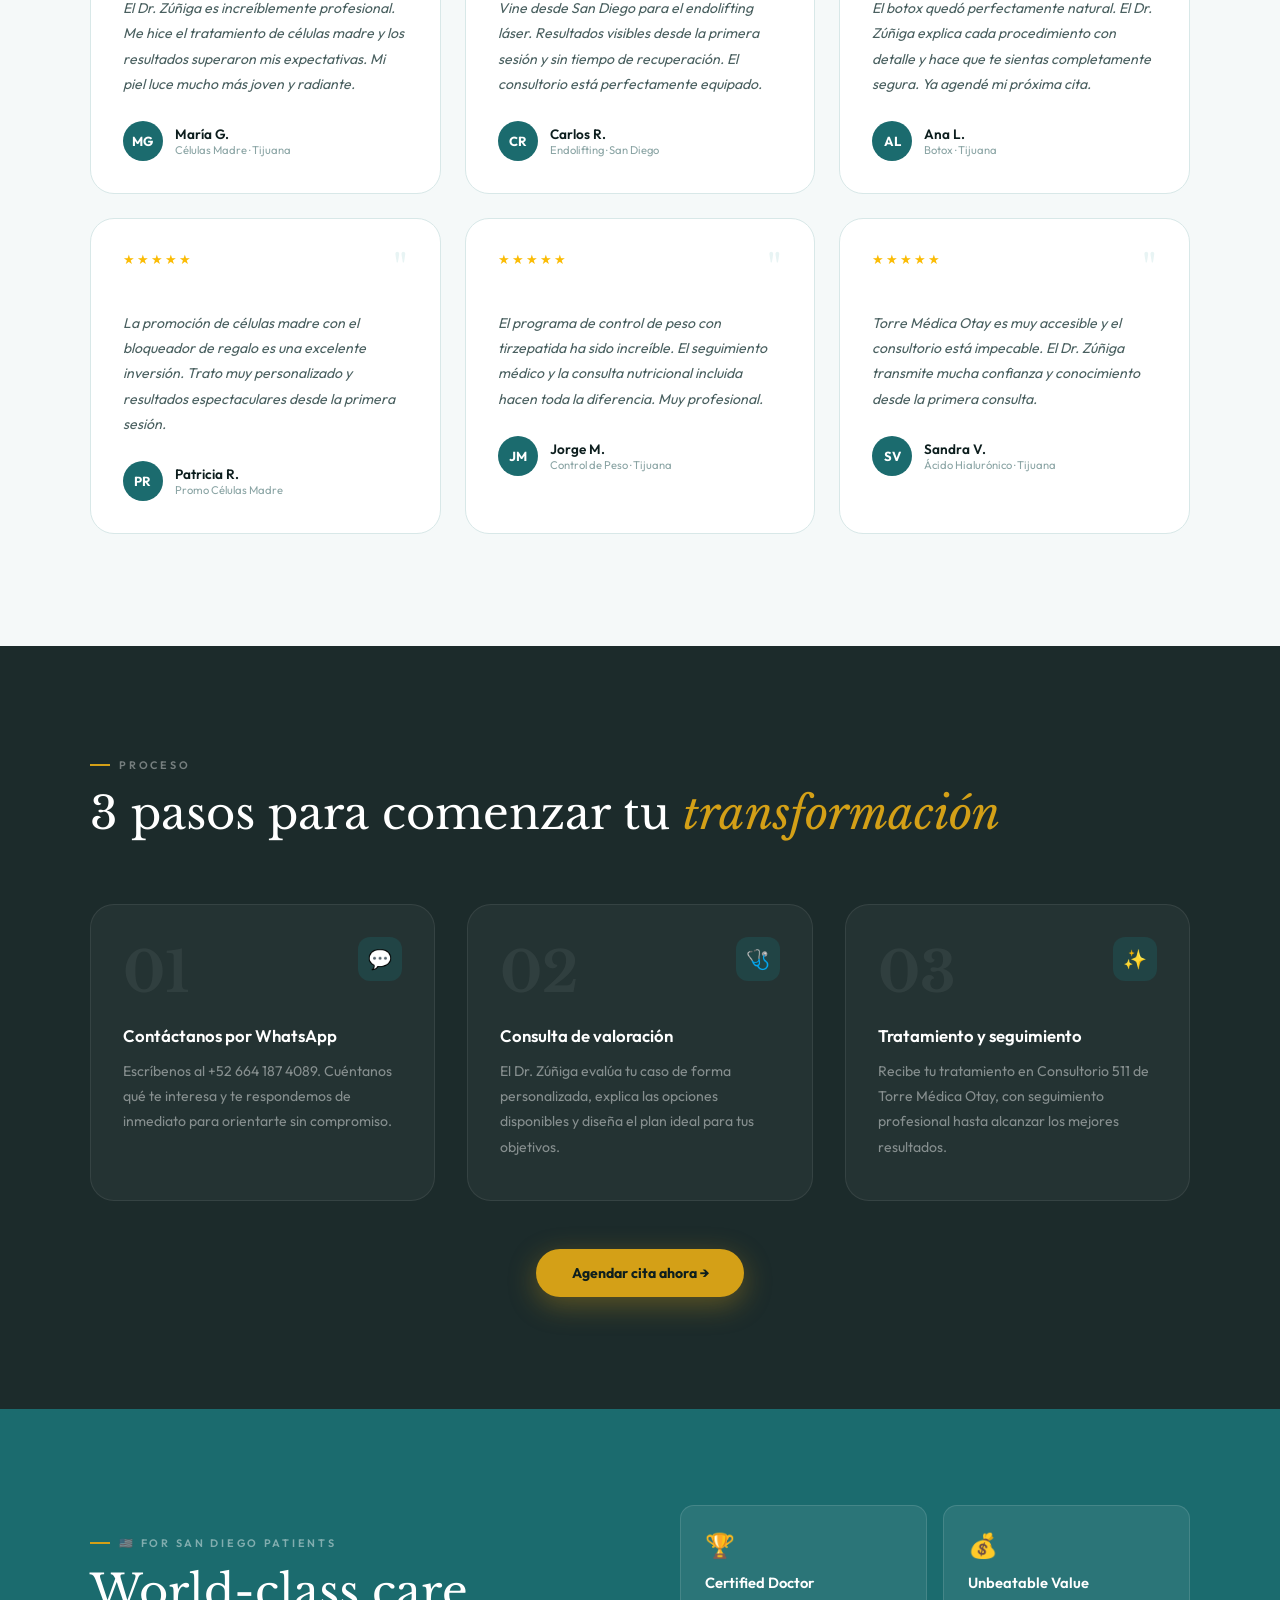
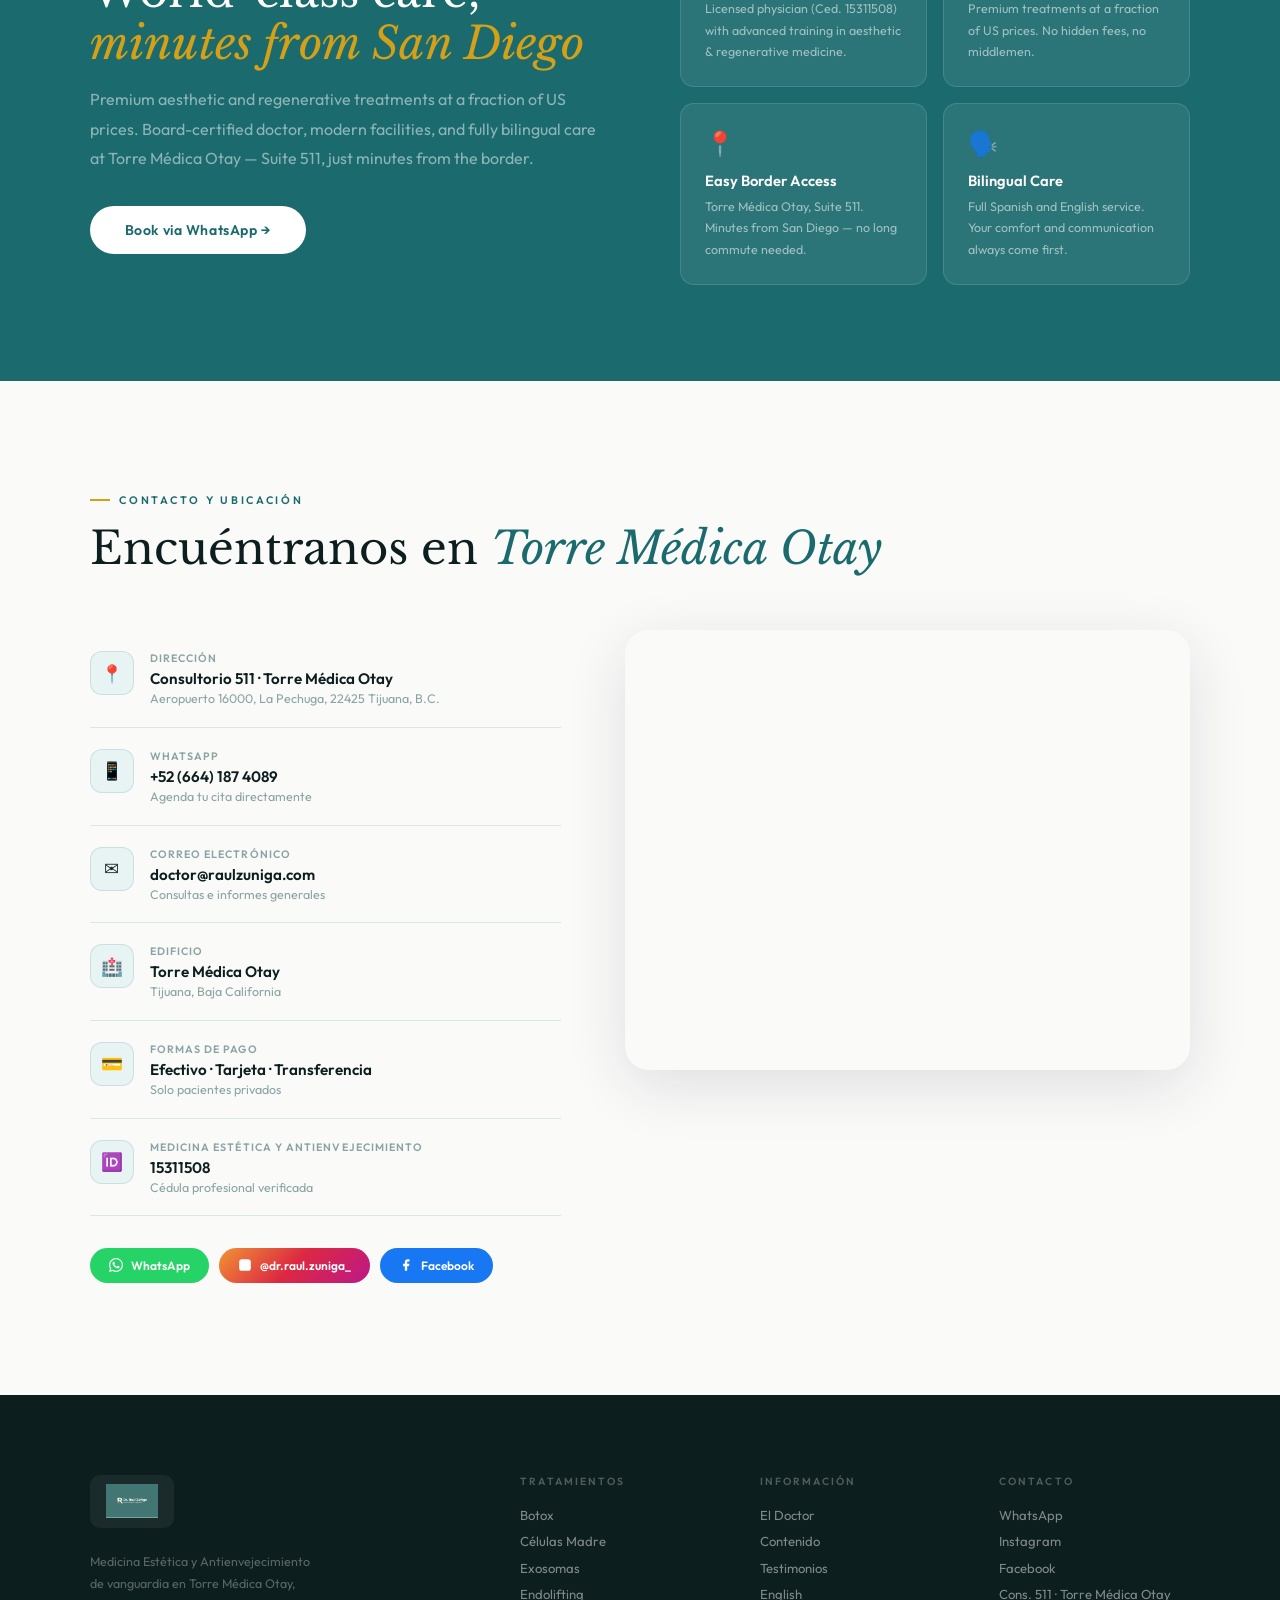
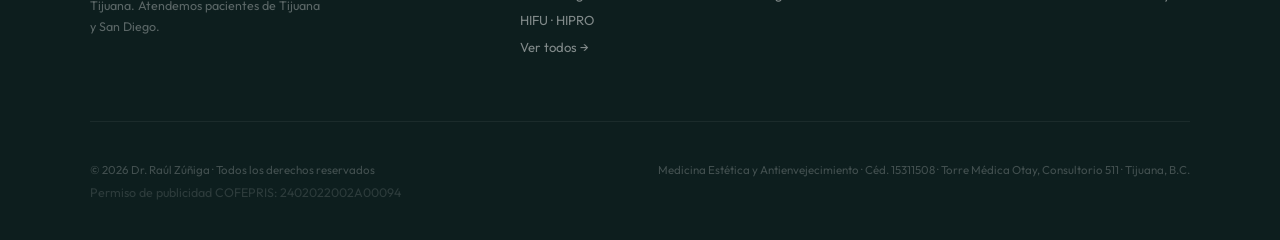
==== commit 0347b8fd: "Renombrar Promocion a Contenido en navbar y footer" ====
--- a/index.html
+++ b/index.html
@@ -24,7 +24,7 @@
   <ul class="nav-links">
     <li><a href="#about">El Doctor</a></li>
     <li><a href="#tratamientos">Tratamientos</a></li>
-    <li><a href="#promocion">Promoción</a></li>
+    <li><a href="#promocion">Contenido</a></li>
     <li><a href="#testimonios">Testimonios</a></li>
     <li><a href="#english">English</a></li>
     <li><a href="#contacto">Contacto</a></li>
@@ -891,7 +891,7 @@
     <div class="f-col">
       <div class="f-col-title">Información</div>
       <a href="#about">El Doctor</a>
-      <a href="#promocion">Promociones</a>
+      <a href="#promocion">Contenido</a>
       <a href="#testimonios">Testimonios</a>
       <a href="#english">English</a>
     </div>
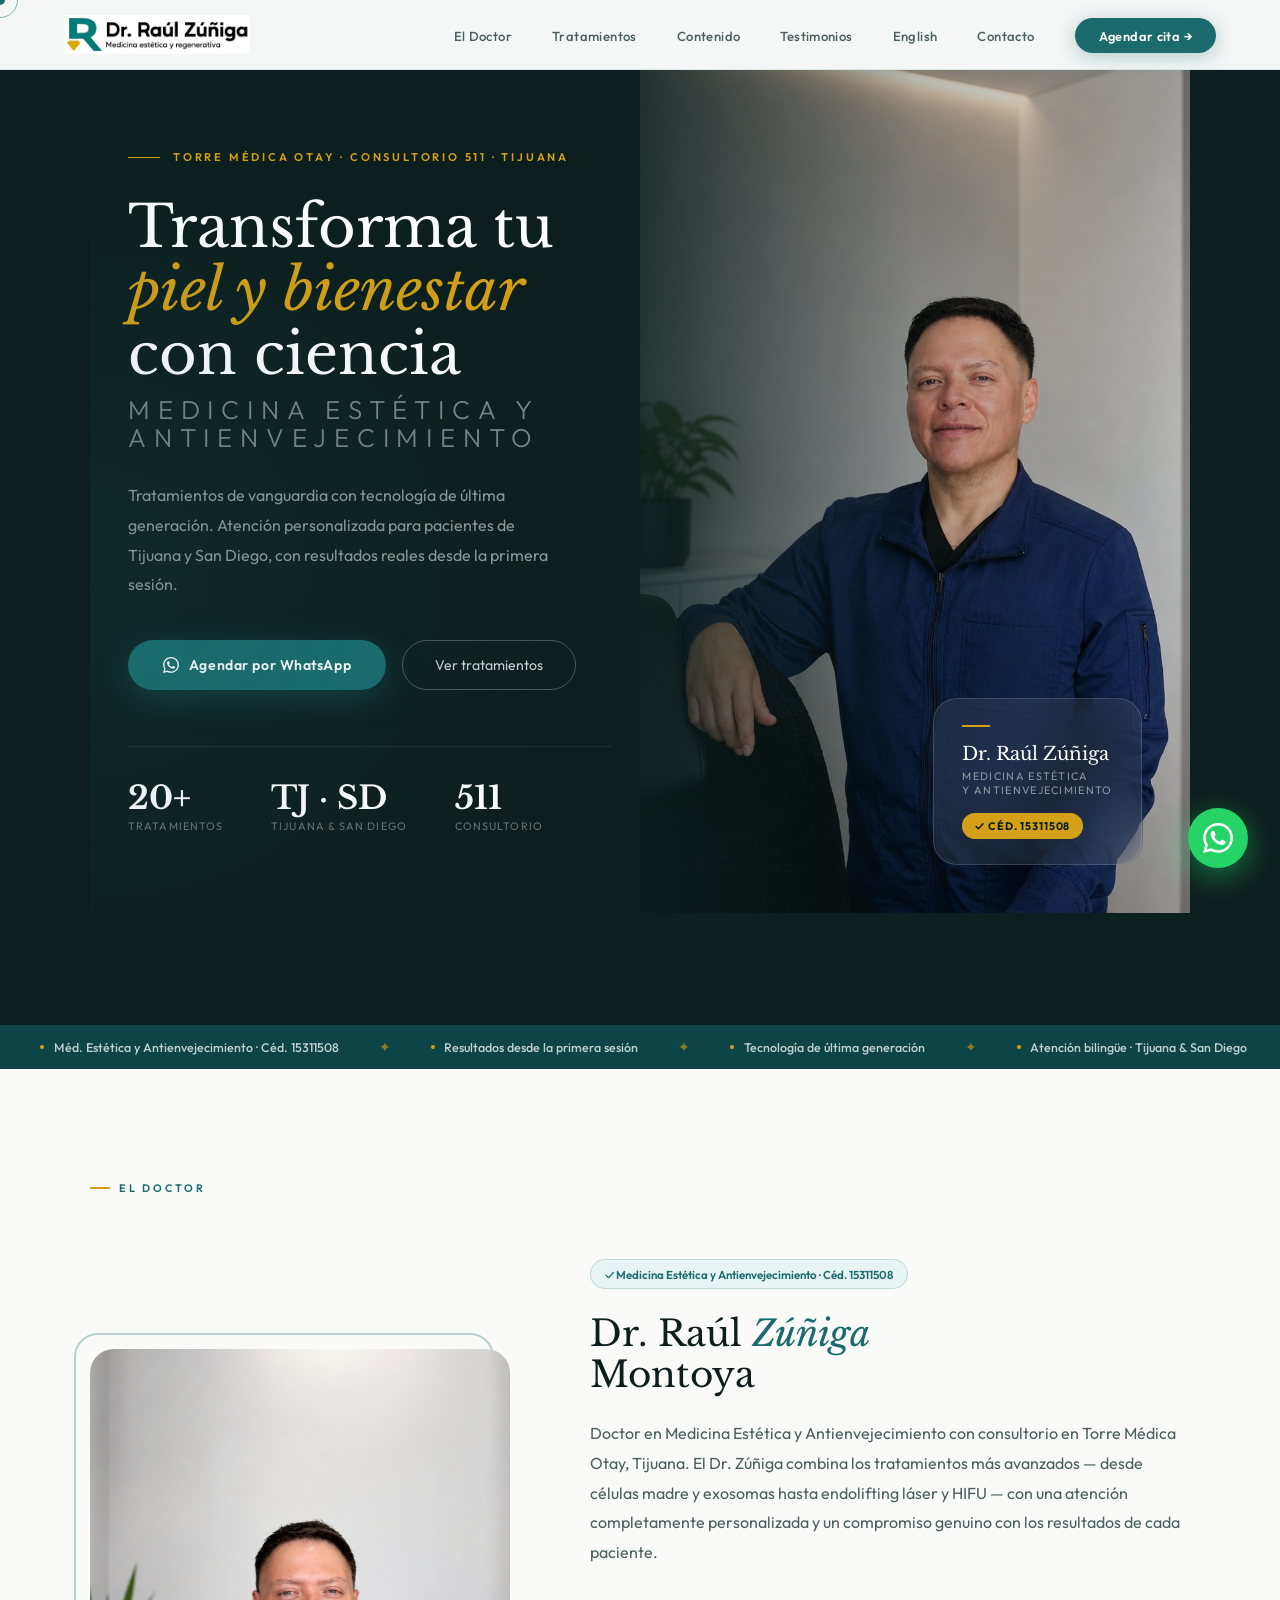
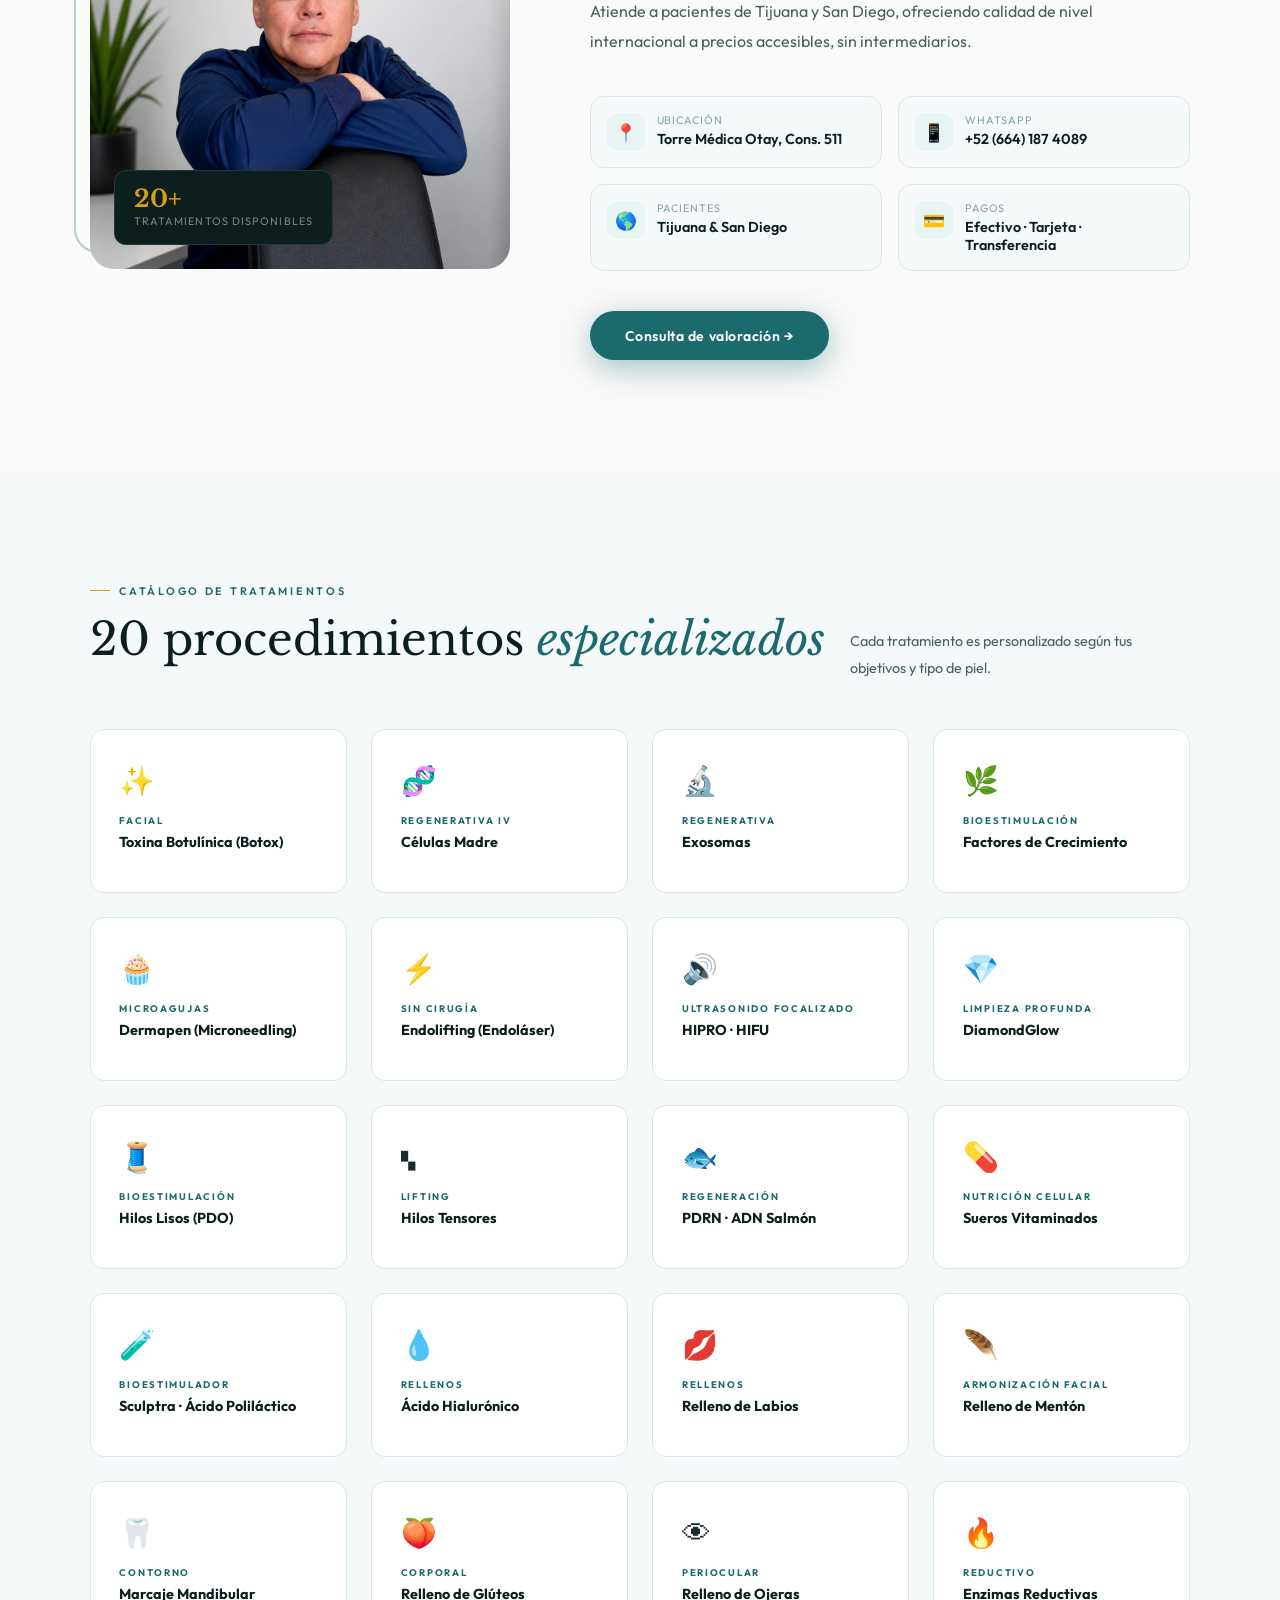
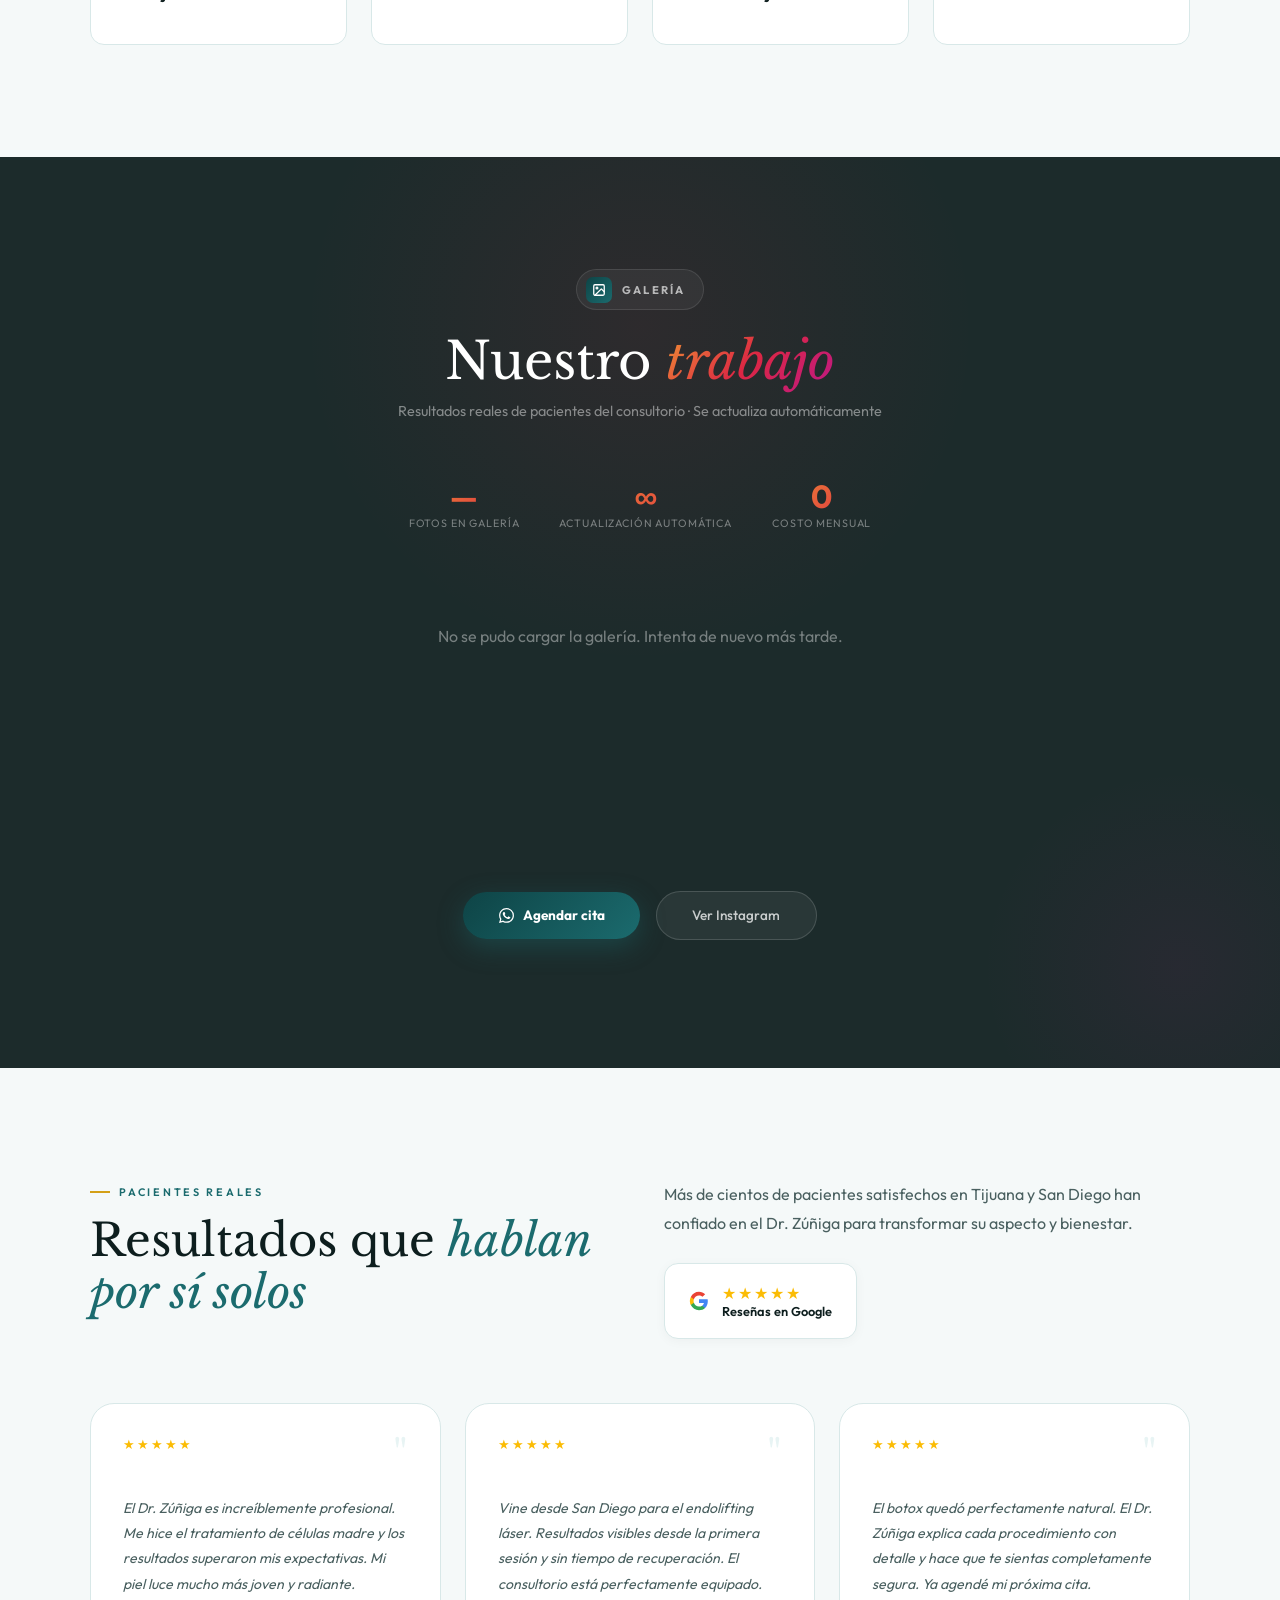
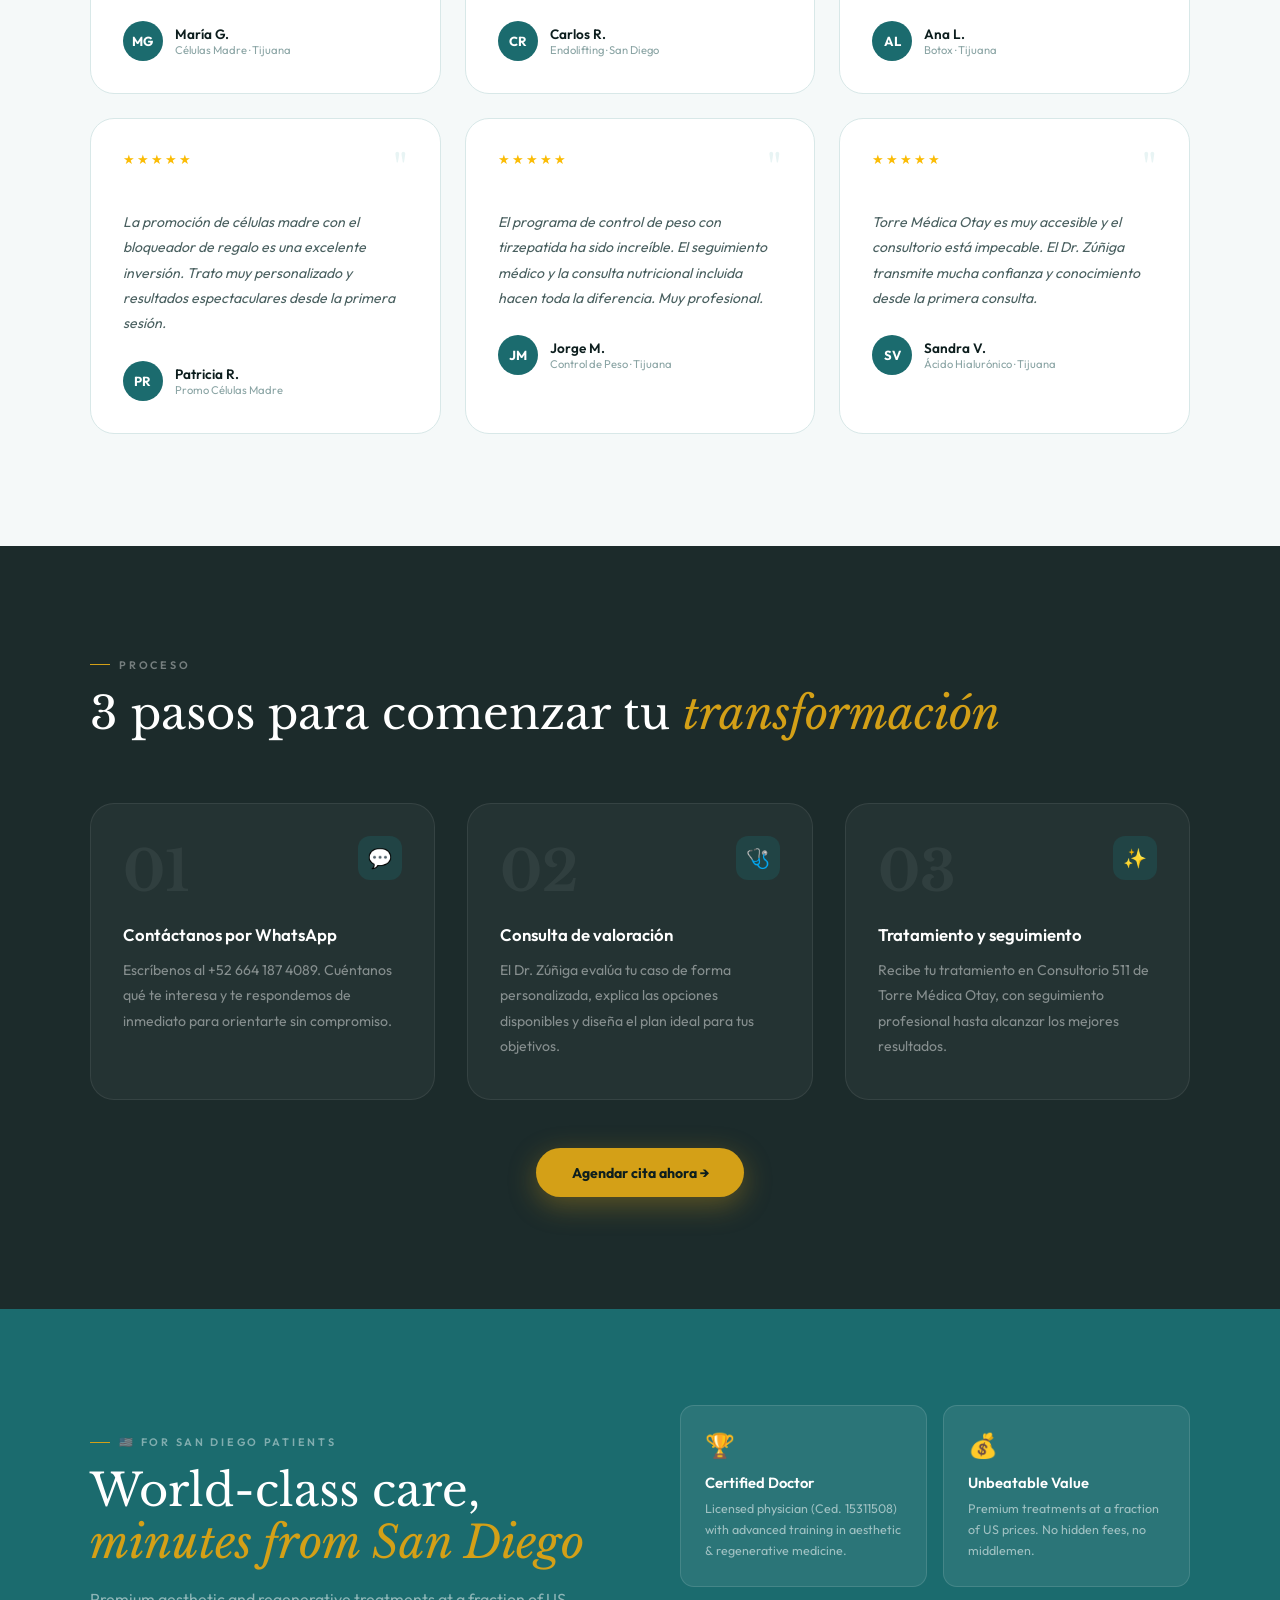
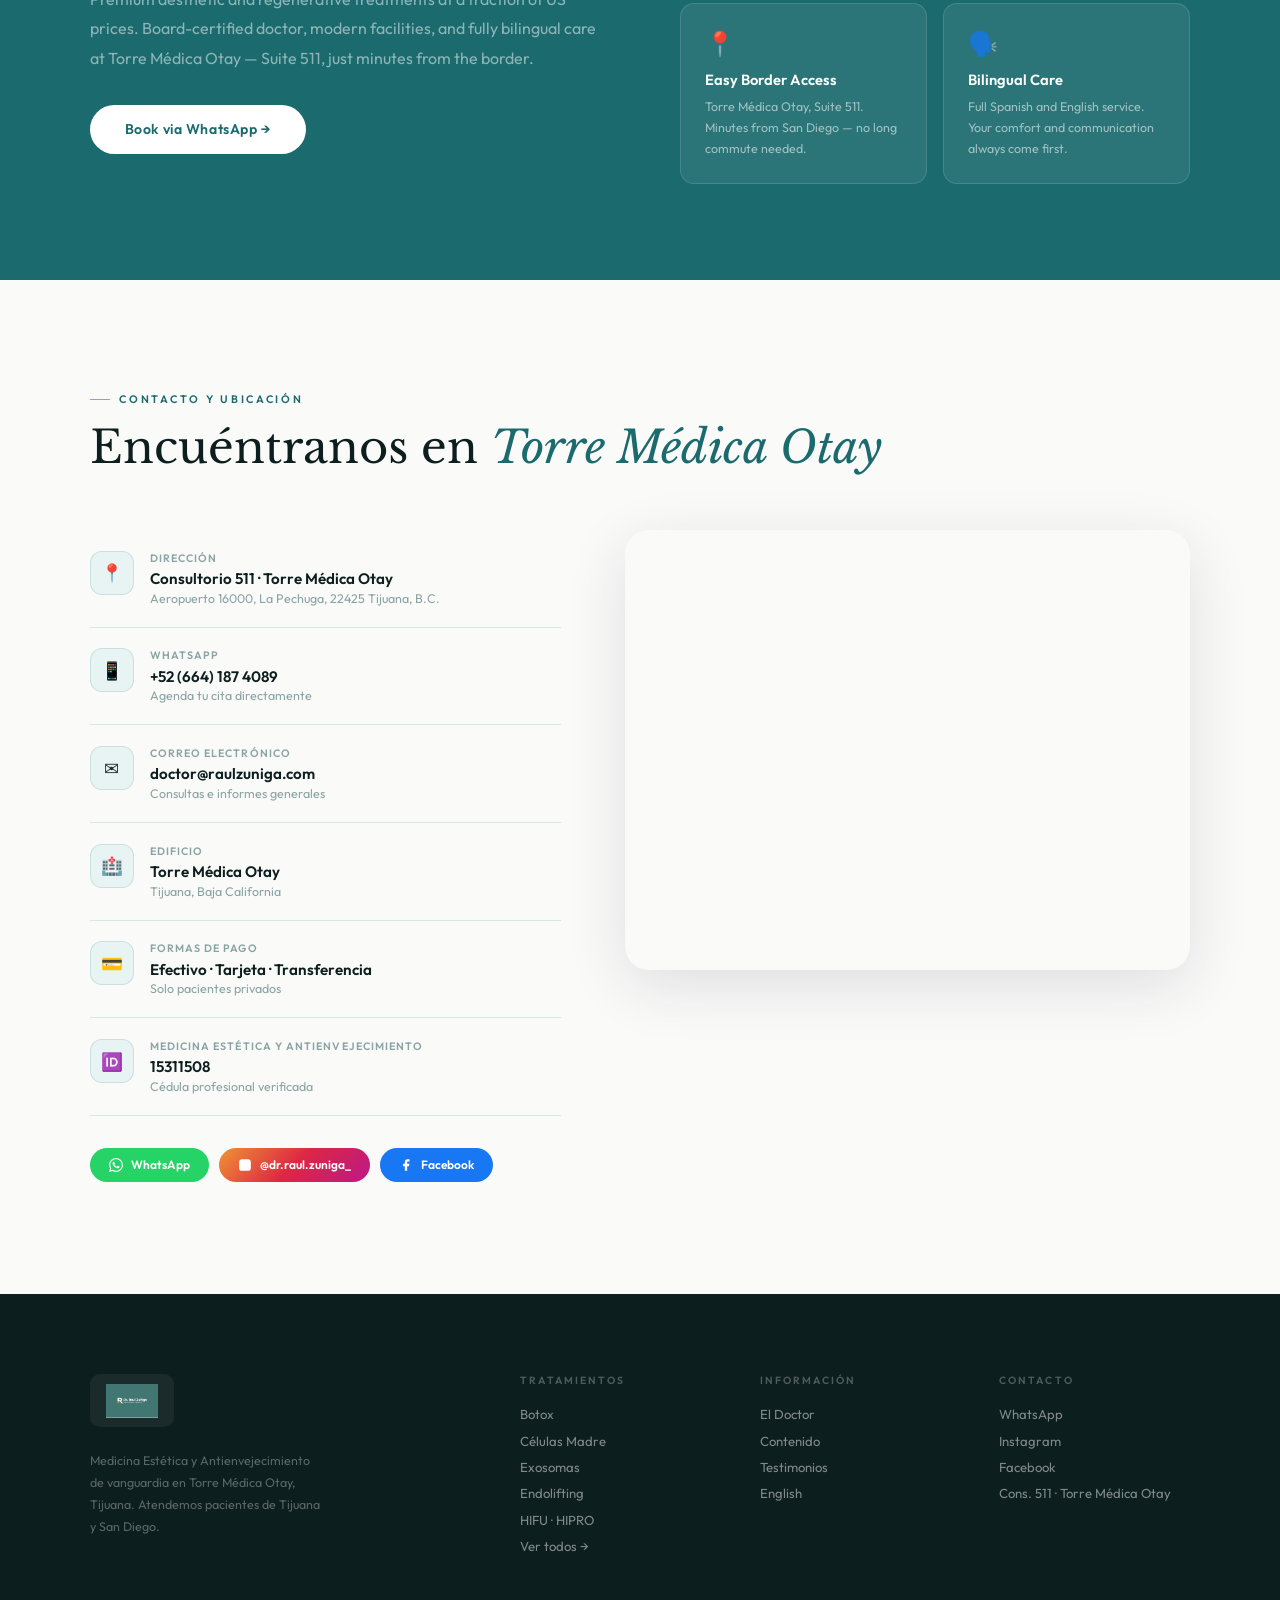
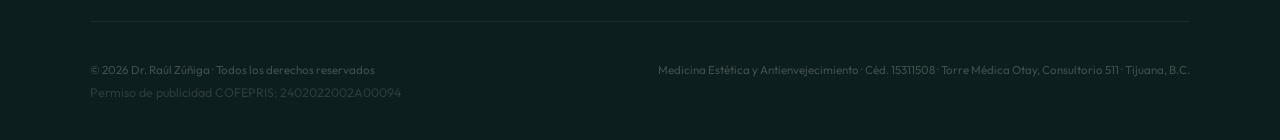
==== commit 472e585f: "Reemplazar Instagram feed con galeria de Google Drive" ====
--- a/index.html
+++ b/index.html
@@ -583,40 +583,28 @@
 
   <div style="text-align:center;">
     <div class="ig2-tag" style="display:inline-flex;">
-      <div class="ig2-tag-logo">
-        <svg width="14" height="14" viewBox="0 0 24 24" fill="none" stroke="white" stroke-width="2.2" stroke-linecap="round" stroke-linejoin="round"><rect x="2" y="2" width="20" height="20" rx="5"/><path d="M16 11.37A4 4 0 1 1 12.63 8 4 4 0 0 1 16 11.37z"/><line x1="17.5" y1="6.5" x2="17.51" y2="6.5"/></svg>
+      <div class="ig2-tag-logo" style="background:linear-gradient(135deg,var(--teal-deep),var(--teal));">
+        <svg width="14" height="14" viewBox="0 0 24 24" fill="none" stroke="white" stroke-width="2.2" stroke-linecap="round" stroke-linejoin="round"><rect x="3" y="3" width="18" height="18" rx="2"/><circle cx="8.5" cy="8.5" r="1.5"/><polyline points="21 15 16 10 5 21"/></svg>
       </div>
-      <span class="ig2-tag-text">Instagram</span>
-    </div>
-    <h3 class="ig2-title">Nuestro contenido <em>más reciente</em></h3>
-    <p class="ig2-sub">Tratamientos, resultados y novedades directo del consultorio</p>
-  </div>
-
-  <div class="ig2-profile">
-    <div class="ig2-av-wrap">
-      <div class="ig2-av-ring"></div>
-      <div class="ig2-av">
-        <img src="https://cdn2.behold.pictures/D0QIm5gdX4OCby8ioMdQAZb2RRx1/17841462690595264/profile.webp" alt="Dr. Raúl Zúñiga" loading="lazy">
-      </div>
-    </div>
-    <div class="ig2-pinfo">
-      <div class="ig2-handle">@dr.raul.zuniga_</div>
-      <div class="ig2-stats-row">
-        <div class="ig2-stat">
-          <div class="ig2-stat-num" id="ig2Followers">3,855</div>
-          <div class="ig2-stat-lbl">Seguidores</div>
-        </div>
-        <div class="ig2-stat">
-          <div class="ig2-stat-num" id="ig2Posts">—</div>
-          <div class="ig2-stat-lbl">Publicaciones</div>
-        </div>
-      </div>
-      <div class="ig2-pbio">Medicina Estética y Antienvejecimiento · Tijuana, B.C.</div>
-    </div>
-    <a class="ig2-follow-cta" href="https://www.instagram.com/dr.raul.zuniga_/" target="_blank" rel="noopener">
-      <svg width="13" height="13" viewBox="0 0 24 24" fill="none" stroke="currentColor" stroke-width="2.5"><path d="M12 5v14M5 12h14"/></svg>
-      Seguir
-    </a>
+      <span class="ig2-tag-text">Galería</span>
+    </div>
+    <h3 class="ig2-title">Nuestro <em>trabajo</em></h3>
+    <p class="ig2-sub">Resultados reales de pacientes del consultorio · Se actualiza automáticamente</p>
+  </div>
+
+  <div style="display:flex;justify-content:center;gap:2.5rem;margin-bottom:3rem;flex-wrap:wrap;">
+    <div style="text-align:center;">
+      <div class="ig2-stat-num" id="ig2PhotoCount" style="font-size:2rem;">—</div>
+      <div class="ig2-stat-lbl">Fotos en galería</div>
+    </div>
+    <div style="text-align:center;">
+      <div class="ig2-stat-num" style="font-size:2rem;">∞</div>
+      <div class="ig2-stat-lbl">Actualización automática</div>
+    </div>
+    <div style="text-align:center;">
+      <div class="ig2-stat-num" style="font-size:2rem;">0</div>
+      <div class="ig2-stat-lbl">Costo mensual</div>
+    </div>
   </div>
 
   <div class="ig2-grid" id="ig2Grid">
@@ -627,12 +615,12 @@
   </div>
 
   <div class="ig2-cta">
-    <a class="ig2-btn-ig" href="https://www.instagram.com/dr.raul.zuniga_/" target="_blank" rel="noopener">
-      <svg width="15" height="15" viewBox="0 0 24 24" fill="none" stroke="currentColor" stroke-width="2.2" stroke-linecap="round" stroke-linejoin="round"><rect x="2" y="2" width="20" height="20" rx="5"/><path d="M16 11.37A4 4 0 1 1 12.63 8 4 4 0 0 1 16 11.37z"/><line x1="17.5" y1="6.5" x2="17.51" y2="6.5"/></svg>
-      Ver perfil en Instagram
+    <a class="ig2-btn-ig" href="https://wa.me/526641874089" target="_blank" rel="noopener" style="background:linear-gradient(135deg,var(--teal-deep),var(--teal));box-shadow:0 8px 26px rgba(27,107,110,0.4);">
+      <svg width="15" height="15" fill="currentColor" viewBox="0 0 24 24"><path d="M17.472 14.382c-.297-.149-1.758-.867-2.03-.967-.273-.099-.471-.148-.67.15-.197.297-.767.966-.94 1.164-.173.199-.347.223-.644.075-.297-.15-1.255-.463-2.39-1.475-.883-.788-1.48-1.761-1.653-2.059-.173-.297-.018-.458.13-.606.134-.133.298-.347.446-.52.149-.174.198-.298.298-.497.099-.198.05-.371-.025-.52-.075-.149-.669-1.612-.916-2.207-.242-.579-.487-.5-.669-.51-.173-.008-.371-.01-.57-.01-.198 0-.52.074-.792.372-.272.297-1.04 1.016-1.04 2.479 0 1.462 1.065 2.875 1.213 3.074.149.198 2.096 3.2 5.077 4.487.709.306 1.262.489 1.694.625.712.227 1.36.195 1.871.118.571-.085 1.758-.719 2.006-1.413.248-.694.248-1.289.173-1.413-.074-.124-.272-.198-.57-.347m-5.421 7.403h-.004a9.87 9.87 0 01-5.031-1.378l-.361-.214-3.741.982.998-3.648-.235-.374a9.86 9.86 0 01-1.51-5.26c.001-5.45 4.436-9.884 9.888-9.884 2.64 0 5.122 1.03 6.988 2.898a9.825 9.825 0 012.893 6.994c-.003 5.45-4.437 9.884-9.885 9.884m8.413-18.297A11.815 11.815 0 0012.05 0C5.495 0 .16 5.335.157 11.892c0 2.096.547 4.142 1.588 5.945L.057 24l6.305-1.654a11.882 11.882 0 005.683 1.448h.005c6.554 0 11.89-5.335 11.893-11.893a11.821 11.821 0 00-3.48-8.413z"/></svg>
+      Agendar cita
     </a>
-    <a class="ig2-btn-wa" href="https://wa.me/526641874089" target="_blank" rel="noopener">
-      Agendar cita por WhatsApp
+    <a class="ig2-btn-wa" href="https://www.instagram.com/dr.raul.zuniga_/" target="_blank" rel="noopener">
+      Ver Instagram
     </a>
   </div>
 
@@ -647,20 +635,20 @@
     </div>
     <div class="ig2-modal-side">
       <div class="ig2-modal-top">
-        <div class="ig2-modal-mav">
-          <img src="https://cdn2.behold.pictures/D0QIm5gdX4OCby8ioMdQAZb2RRx1/17841462690595264/profile.webp" alt="">
+        <div class="ig2-modal-mav" style="background:linear-gradient(#0e1226,#0e1226) padding-box,linear-gradient(135deg,var(--teal-deep),var(--teal)) border-box;">
+          <img src="images/intro.jpg" alt="Dr. Raúl Zúñiga">
         </div>
         <div>
-          <div class="ig2-modal-user">@dr.raul.zuniga_</div>
+          <div class="ig2-modal-user">Dr. Raúl Zúñiga</div>
           <div class="ig2-modal-date" id="ig2ModalDate"></div>
         </div>
       </div>
-      <div class="ig2-modal-caption" id="ig2ModalCaption"></div>
-      <div class="ig2-modal-htags" id="ig2ModalTags"></div>
+      <div class="ig2-modal-caption" id="ig2ModalCaption" style="flex:1;display:flex;align-items:center;justify-content:center;color:rgba(255,255,255,0.4);font-size:0.85rem;">
+        Medicina Estética y Antienvejecimiento · Tijuana, B.C.
+      </div>
       <div class="ig2-modal-footer">
-        <a class="ig2-modal-open" id="ig2ModalLink" href="#" target="_blank" rel="noopener">
-          <svg width="13" height="13" viewBox="0 0 24 24" fill="none" stroke="currentColor" stroke-width="2.2" stroke-linecap="round" stroke-linejoin="round"><rect x="2" y="2" width="20" height="20" rx="5"/><path d="M16 11.37A4 4 0 1 1 12.63 8 4 4 0 0 1 16 11.37z"/><line x1="17.5" y1="6.5" x2="17.51" y2="6.5"/></svg>
-          Ver en Instagram
+        <a class="ig2-modal-open" href="https://wa.me/526641874089" target="_blank" rel="noopener" style="background:linear-gradient(135deg,var(--teal-deep),var(--teal));">
+          Agendar cita por WhatsApp
         </a>
       </div>
     </div>
@@ -669,31 +657,19 @@
 </div>
 
 <script>(function(){
-  var FEED='https://feeds.behold.so/I4uqFeMSg1OAU0LqIssl';
+  var FEED='https://script.google.com/macros/s/AKfycbx7AGBtgBlEHlT3sVcJ0gRyqLRgjN3HE2b-pVcxY3gZtksbZp8gAghU1ARLKuAxEnle/exec';
   var grid=document.getElementById('ig2Grid');
   var modal=document.getElementById('ig2Modal');
   var mImg=document.getElementById('ig2ModalImg');
   var mDate=document.getElementById('ig2ModalDate');
-  var mCap=document.getElementById('ig2ModalCaption');
-  var mTags=document.getElementById('ig2ModalTags');
-  var mLink=document.getElementById('ig2ModalLink');
 
   function fmt(ts){
     try{ return new Date(ts).toLocaleDateString('es-MX',{day:'numeric',month:'long',year:'numeric'}); }
     catch(e){ return ''; }
   }
-  function countUp(el,target){
-    var n=0,step=Math.ceil(target/60);
-    var t=setInterval(function(){ n=Math.min(n+step,target); el.textContent=n.toLocaleString('es-MX'); if(n>=target)clearInterval(t); },18);
-  }
-  function openModal(p){
-    var big=(p.sizes&&p.sizes.large&&p.sizes.large.mediaUrl)||p.thumbnailUrl||'';
-    mImg.src=big; mImg.alt='Post Dr. Raúl Zúñiga';
-    mDate.textContent=fmt(p.timestamp);
-    mCap.textContent=p.caption||'';
-    mTags.innerHTML='';
-    (p.hashtags||[]).slice(0,10).forEach(function(h){ var s=document.createElement('span'); s.className='ig2-modal-htag'; s.textContent='#'+h; mTags.appendChild(s); });
-    mLink.href=p.permalink||'#';
+  function openModal(img){
+    mImg.src=img.full; mImg.alt=img.name||'Foto Dr. Raúl Zúñiga';
+    mDate.textContent=fmt(img.date);
     modal.classList.add('open'); document.body.style.overflow='hidden';
   }
   function closeModal(){ modal.classList.remove('open'); document.body.style.overflow=''; setTimeout(function(){ mImg.src=''; },320); }
@@ -705,37 +681,33 @@
   fetch(FEED)
     .then(function(r){ return r.json(); })
     .then(function(data){
-      var posts=(data.posts||data).slice(0,8);
-      if(data.followersCount) countUp(document.getElementById('ig2Followers'),data.followersCount);
-      document.getElementById('ig2Posts').textContent=posts.length+'+';
+      var photos=(data.images||[]).slice(0,8);
+      var countEl=document.getElementById('ig2PhotoCount');
+      if(countEl) countEl.textContent=(data.images||[]).length;
+      if(!photos.length){
+        grid.innerHTML='<div style="grid-column:1/-1;text-align:center;color:rgba(255,255,255,0.4);padding:3rem 0;">La galería está vacía. Sube fotos a tu carpeta de Drive para que aparezcan aquí.</div>';
+        return;
+      }
       grid.innerHTML='';
-      posts.forEach(function(p,i){
-        var img=(p.sizes&&p.sizes.medium&&p.sizes.medium.mediaUrl)||p.thumbnailUrl||'';
-        var isVid=p.isReel||p.mediaType==='VIDEO';
-        var isCar=p.mediaType==='CAROUSEL_ALBUM';
-        var cap=(p.prunedCaption||p.caption||'').trim();
-        var short=cap.length>95?cap.slice(0,95)+'…':cap;
+      photos.forEach(function(img,i){
         var card=document.createElement('div');
         card.className='ig2-card'+(i===0?' ig2-featured':'');
         card.style.transitionDelay=(i*0.06)+'s';
         card.setAttribute('role','button'); card.setAttribute('tabindex','0');
         card.innerHTML=
-          '<img src="'+img+'" alt="Post Dr. Raúl Zúñiga" loading="lazy">'
-          +(isCar?'<div class="ig2-badge"><svg width="12" height="12" viewBox="0 0 24 24" fill="white"><rect x="2" y="2" width="9" height="9" rx="1"/><rect x="13" y="2" width="9" height="9" rx="1"/><rect x="2" y="13" width="9" height="9" rx="1"/><rect x="13" y="13" width="9" height="9" rx="1"/></svg></div>':'')
-          +(isVid?'<div class="ig2-play"><svg width="11" height="14" viewBox="0 0 11 14" fill="white"><path d="M0 0l11 7-11 7V0z"/></svg></div>':'')
+          '<img src="'+img.thumb+'" alt="'+(img.name||'Foto consultorio')+'" loading="lazy">'
           +'<div class="ig2-overlay"></div>'
           +'<div class="ig2-card-body">'
-          +(short?'<p class="ig2-card-cap">'+short+'</p>':'')
-          +'<span class="ig2-card-ts">'+fmt(p.timestamp)+'</span>'
+          +'<span class="ig2-card-ts">'+fmt(img.date)+'</span>'
           +'</div>';
-        card.addEventListener('click',function(){ openModal(p); });
-        card.addEventListener('keydown',function(e){ if(e.key==='Enter')openModal(p); });
+        card.addEventListener('click',function(){ openModal(img); });
+        card.addEventListener('keydown',function(e){ if(e.key==='Enter') openModal(img); });
         grid.appendChild(card);
         requestAnimationFrame(function(){ setTimeout(function(){ card.classList.add('in'); },i*70); });
       });
     })
-    .catch(function(){
-      grid.innerHTML='<div style="grid-column:1/-1;text-align:center;color:rgba(255,255,255,0.4);padding:3rem 0;">No se pudo cargar el feed. <a href="https://www.instagram.com/dr.raul.zuniga_/" target="_blank" style="color:var(--gold-bright);">Ver en Instagram</a></div>';
+    .catch(function(err){
+      grid.innerHTML='<div style="grid-column:1/-1;text-align:center;color:rgba(255,255,255,0.4);padding:3rem 0;">No se pudo cargar la galería. Intenta de nuevo más tarde.</div>';
     });
 })();</script>
 </section>
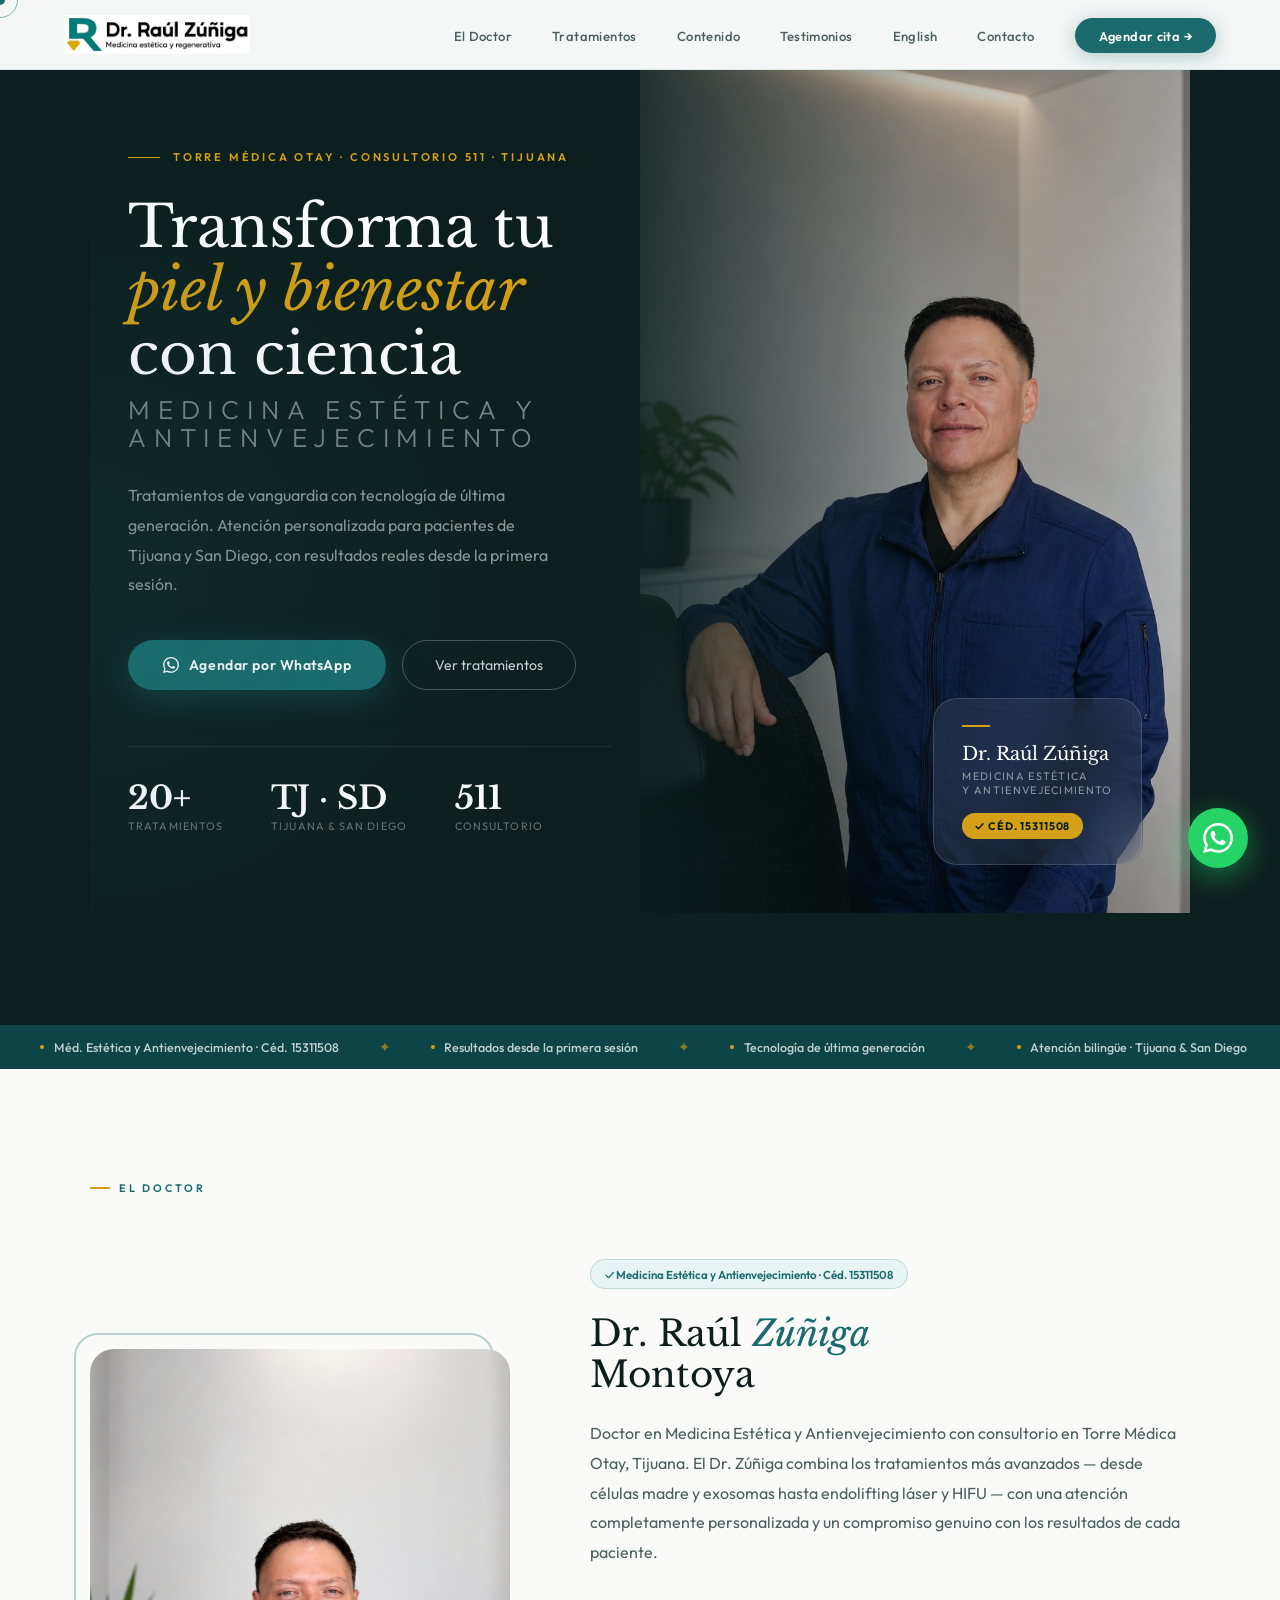
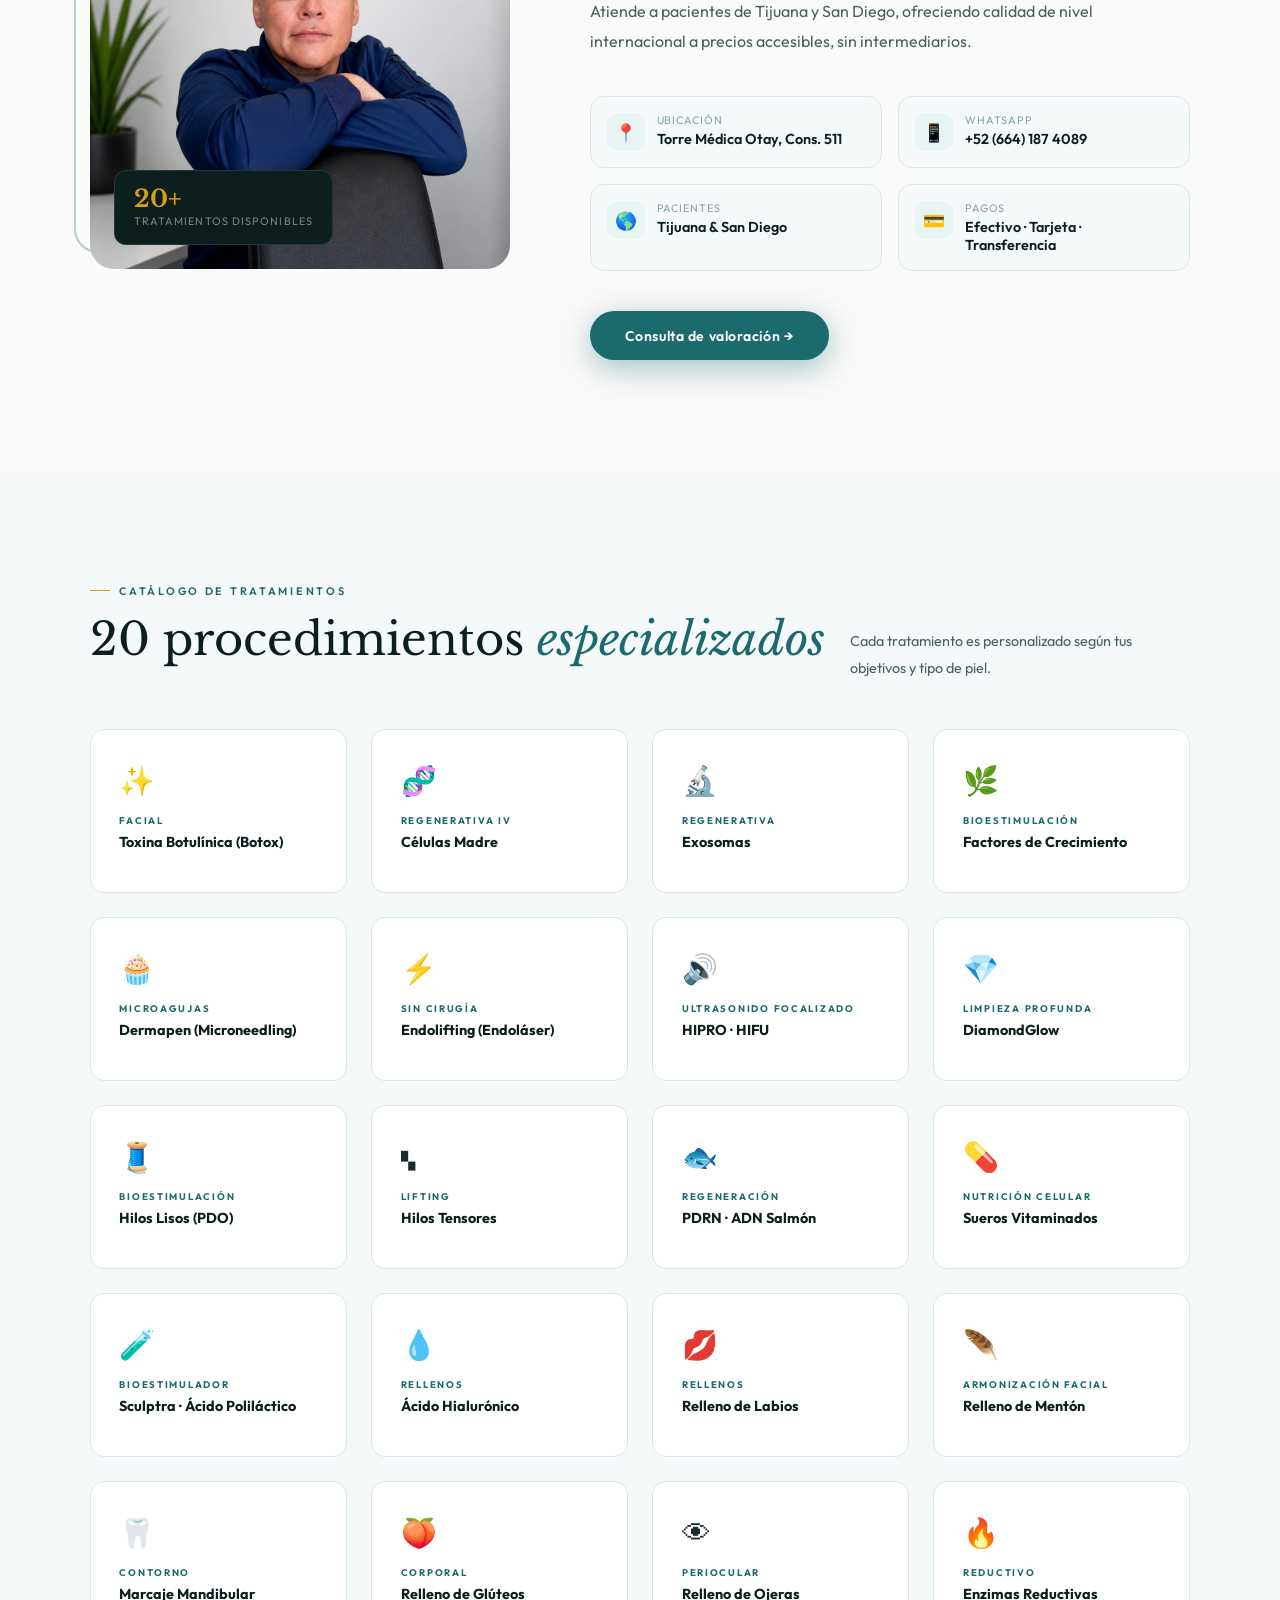
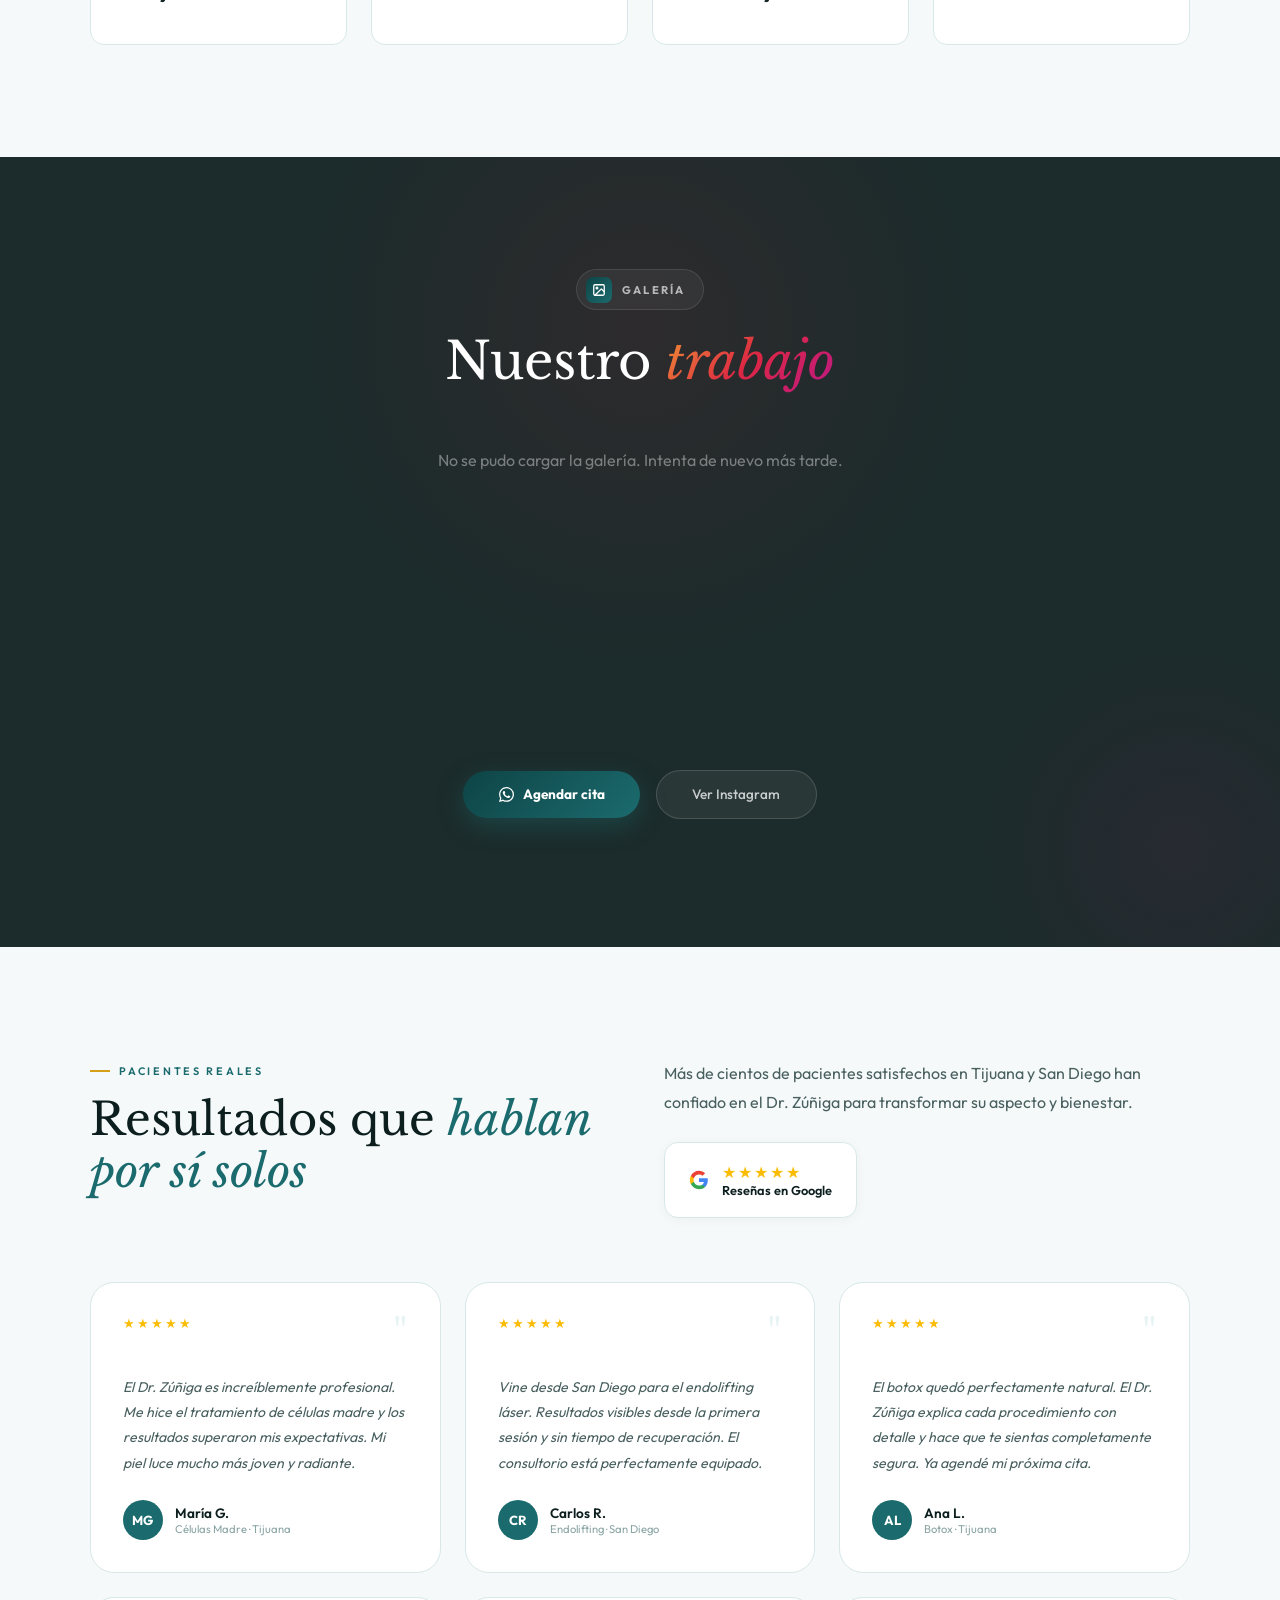
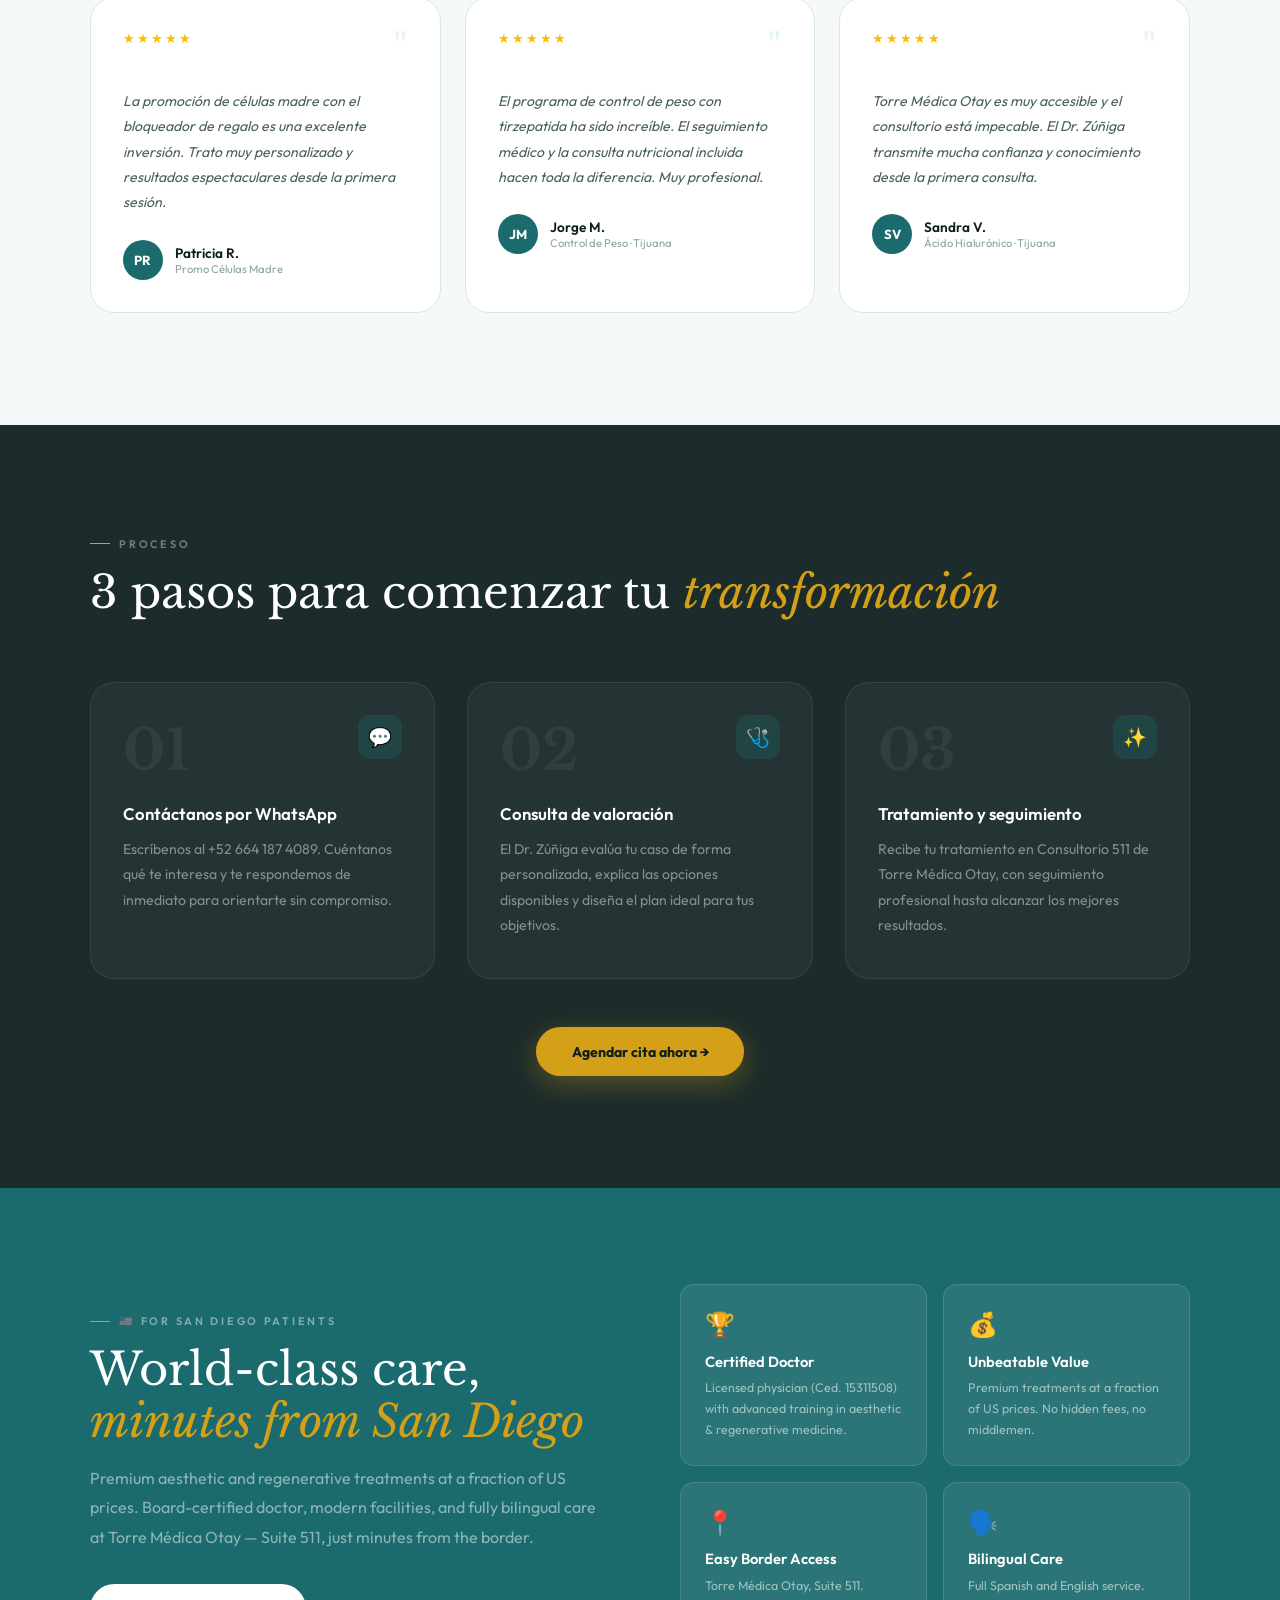
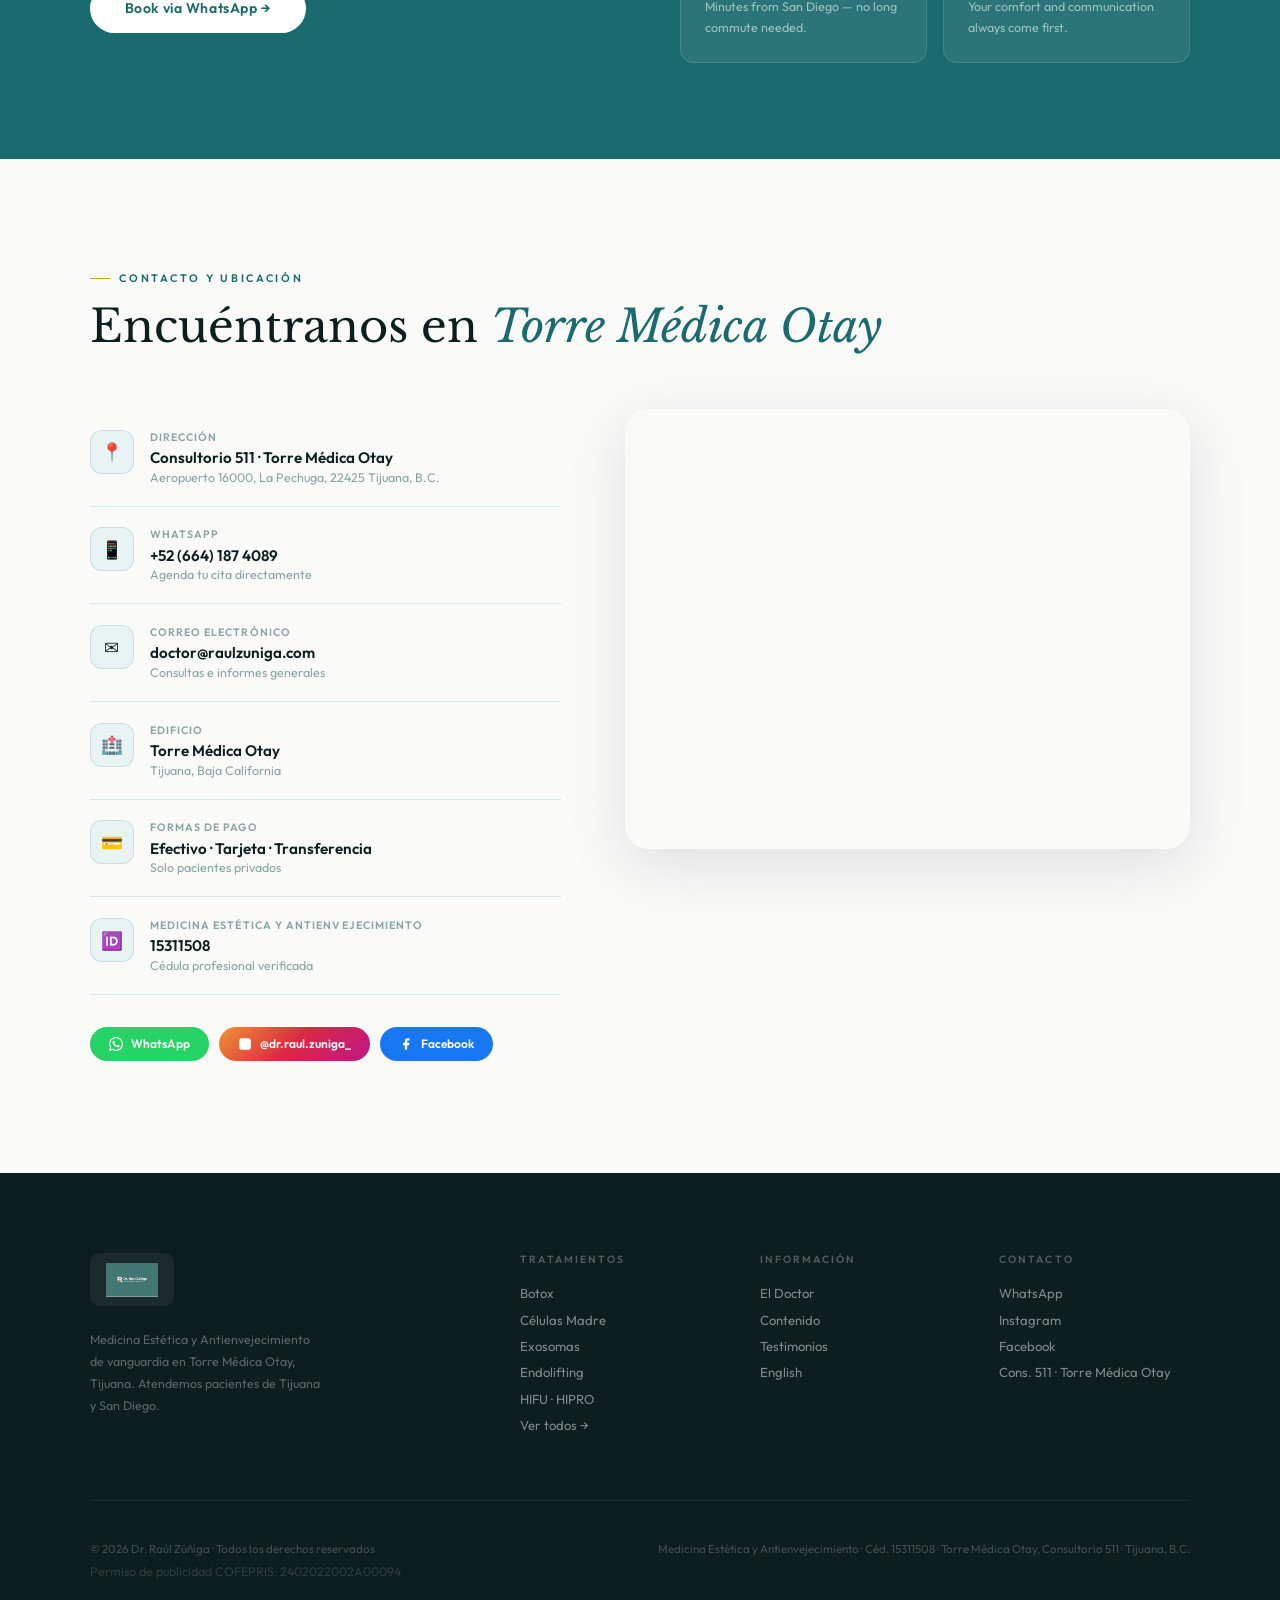
==== commit ea7b3538: "Galeria: fotos completas sin recorte, quitar stats y subtitulo" ====
--- a/index.html
+++ b/index.html
@@ -397,20 +397,20 @@
 .ig2-grid {
   display:grid;
   grid-template-columns:repeat(3,1fr);
-  grid-auto-rows:265px;
+  grid-auto-rows:320px;
   gap:11px;
   max-width:980px;margin:0 auto 3rem;
 }
 .ig2-card {
   position:relative;border-radius:16px;overflow:hidden;cursor:pointer;
-  background:rgba(255,255,255,0.04);
+  background:#0a0e1e;
   opacity:0;transform:translateY(28px) scale(0.97);
   transition:opacity 0.5s ease,transform 0.5s ease,box-shadow 0.4s ease;
 }
 .ig2-card.in { opacity:1;transform:translateY(0) scale(1); }
 .ig2-card.ig2-featured { grid-row:span 2; }
 .ig2-card img {
-  width:100%;height:100%;object-fit:cover;display:block;
+  width:100%;height:100%;object-fit:contain;display:block;
   transition:transform 0.55s ease;
 }
 .ig2-card:hover { box-shadow:0 20px 56px rgba(0,0,0,0.6);transform:translateY(-4px) scale(1.01) !important; }
@@ -568,7 +568,7 @@
 }
 .ig2-modal-close:hover { background:rgba(255,255,255,0.2);color:#fff; }
 @media (max-width:700px) {
-  .ig2-grid { grid-template-columns:repeat(2,1fr);grid-auto-rows:180px; }
+  .ig2-grid { grid-template-columns:repeat(2,1fr);grid-auto-rows:240px; }
   .ig2-card.ig2-featured { grid-row:span 1; }
   .ig2-profile { flex-direction:column;text-align:center; }
   .ig2-stats-row { justify-content:center; }
@@ -589,23 +589,9 @@
       <span class="ig2-tag-text">Galería</span>
     </div>
     <h3 class="ig2-title">Nuestro <em>trabajo</em></h3>
-    <p class="ig2-sub">Resultados reales de pacientes del consultorio · Se actualiza automáticamente</p>
-  </div>
-
-  <div style="display:flex;justify-content:center;gap:2.5rem;margin-bottom:3rem;flex-wrap:wrap;">
-    <div style="text-align:center;">
-      <div class="ig2-stat-num" id="ig2PhotoCount" style="font-size:2rem;">—</div>
-      <div class="ig2-stat-lbl">Fotos en galería</div>
-    </div>
-    <div style="text-align:center;">
-      <div class="ig2-stat-num" style="font-size:2rem;">∞</div>
-      <div class="ig2-stat-lbl">Actualización automática</div>
-    </div>
-    <div style="text-align:center;">
-      <div class="ig2-stat-num" style="font-size:2rem;">0</div>
-      <div class="ig2-stat-lbl">Costo mensual</div>
-    </div>
-  </div>
+  </div>
+
+  <div style="display:none;" id="ig2PhotoCount"></div>
 
   <div class="ig2-grid" id="ig2Grid">
     <div class="ig2-skel" style="grid-row:span 2"></div>
@@ -678,37 +664,40 @@
   document.getElementById('ig2ModalBg').addEventListener('click',closeModal);
   document.addEventListener('keydown',function(e){ if(e.key==='Escape')closeModal(); });
 
-  fetch(FEED)
-    .then(function(r){ return r.json(); })
-    .then(function(data){
-      var photos=(data.images||[]).slice(0,8);
-      var countEl=document.getElementById('ig2PhotoCount');
-      if(countEl) countEl.textContent=(data.images||[]).length;
-      if(!photos.length){
-        grid.innerHTML='<div style="grid-column:1/-1;text-align:center;color:rgba(255,255,255,0.4);padding:3rem 0;">La galería está vacía. Sube fotos a tu carpeta de Drive para que aparezcan aquí.</div>';
-        return;
-      }
-      grid.innerHTML='';
-      photos.forEach(function(img,i){
-        var card=document.createElement('div');
-        card.className='ig2-card'+(i===0?' ig2-featured':'');
-        card.style.transitionDelay=(i*0.06)+'s';
-        card.setAttribute('role','button'); card.setAttribute('tabindex','0');
-        card.innerHTML=
-          '<img src="'+img.thumb+'" alt="'+(img.name||'Foto consultorio')+'" loading="lazy">'
-          +'<div class="ig2-overlay"></div>'
-          +'<div class="ig2-card-body">'
-          +'<span class="ig2-card-ts">'+fmt(img.date)+'</span>'
-          +'</div>';
-        card.addEventListener('click',function(){ openModal(img); });
-        card.addEventListener('keydown',function(e){ if(e.key==='Enter') openModal(img); });
-        grid.appendChild(card);
-        requestAnimationFrame(function(){ setTimeout(function(){ card.classList.add('in'); },i*70); });
-      });
-    })
-    .catch(function(err){
-      grid.innerHTML='<div style="grid-column:1/-1;text-align:center;color:rgba(255,255,255,0.4);padding:3rem 0;">No se pudo cargar la galería. Intenta de nuevo más tarde.</div>';
+  function renderPhotos(data){
+    var photos=(data.images||[]).slice(0,8);
+    var countEl=document.getElementById('ig2PhotoCount');
+    if(countEl) countEl.textContent=(data.images||[]).length;
+    if(!photos.length){
+      grid.innerHTML='<div style="grid-column:1/-1;text-align:center;color:rgba(255,255,255,0.4);padding:3rem 0;">La galería está vacía. Sube fotos a tu carpeta de Drive para que aparezcan aquí.</div>';
+      return;
+    }
+    grid.innerHTML='';
+    photos.forEach(function(img,i){
+      var card=document.createElement('div');
+      card.className='ig2-card'+(i===0?' ig2-featured':'');
+      card.style.transitionDelay=(i*0.06)+'s';
+      card.setAttribute('role','button'); card.setAttribute('tabindex','0');
+      card.innerHTML=
+        '<img src="'+img.thumb+'" alt="'+(img.name||'Foto consultorio')+'" loading="lazy">'
+        +'<div class="ig2-overlay"></div>'
+        +'<div class="ig2-card-body">'
+        +'<span class="ig2-card-ts">'+fmt(img.date)+'</span>'
+        +'</div>';
+      card.addEventListener('click',function(){ openModal(img); });
+      card.addEventListener('keydown',function(e){ if(e.key==='Enter') openModal(img); });
+      grid.appendChild(card);
+      requestAnimationFrame(function(){ setTimeout(function(){ card.classList.add('in'); },i*70); });
     });
+  }
+
+  var cbName='driveGallery_'+Date.now();
+  window[cbName]=function(data){ delete window[cbName]; document.getElementById('driveScript').remove(); renderPhotos(data); };
+  var s=document.createElement('script');
+  s.id='driveScript';
+  s.onerror=function(){ grid.innerHTML='<div style="grid-column:1/-1;text-align:center;color:rgba(255,255,255,0.4);padding:3rem 0;">No se pudo cargar la galería. Intenta de nuevo más tarde.</div>'; };
+  s.src=FEED+'?callback='+cbName;
+  document.head.appendChild(s);
 })();</script>
 </section>
 
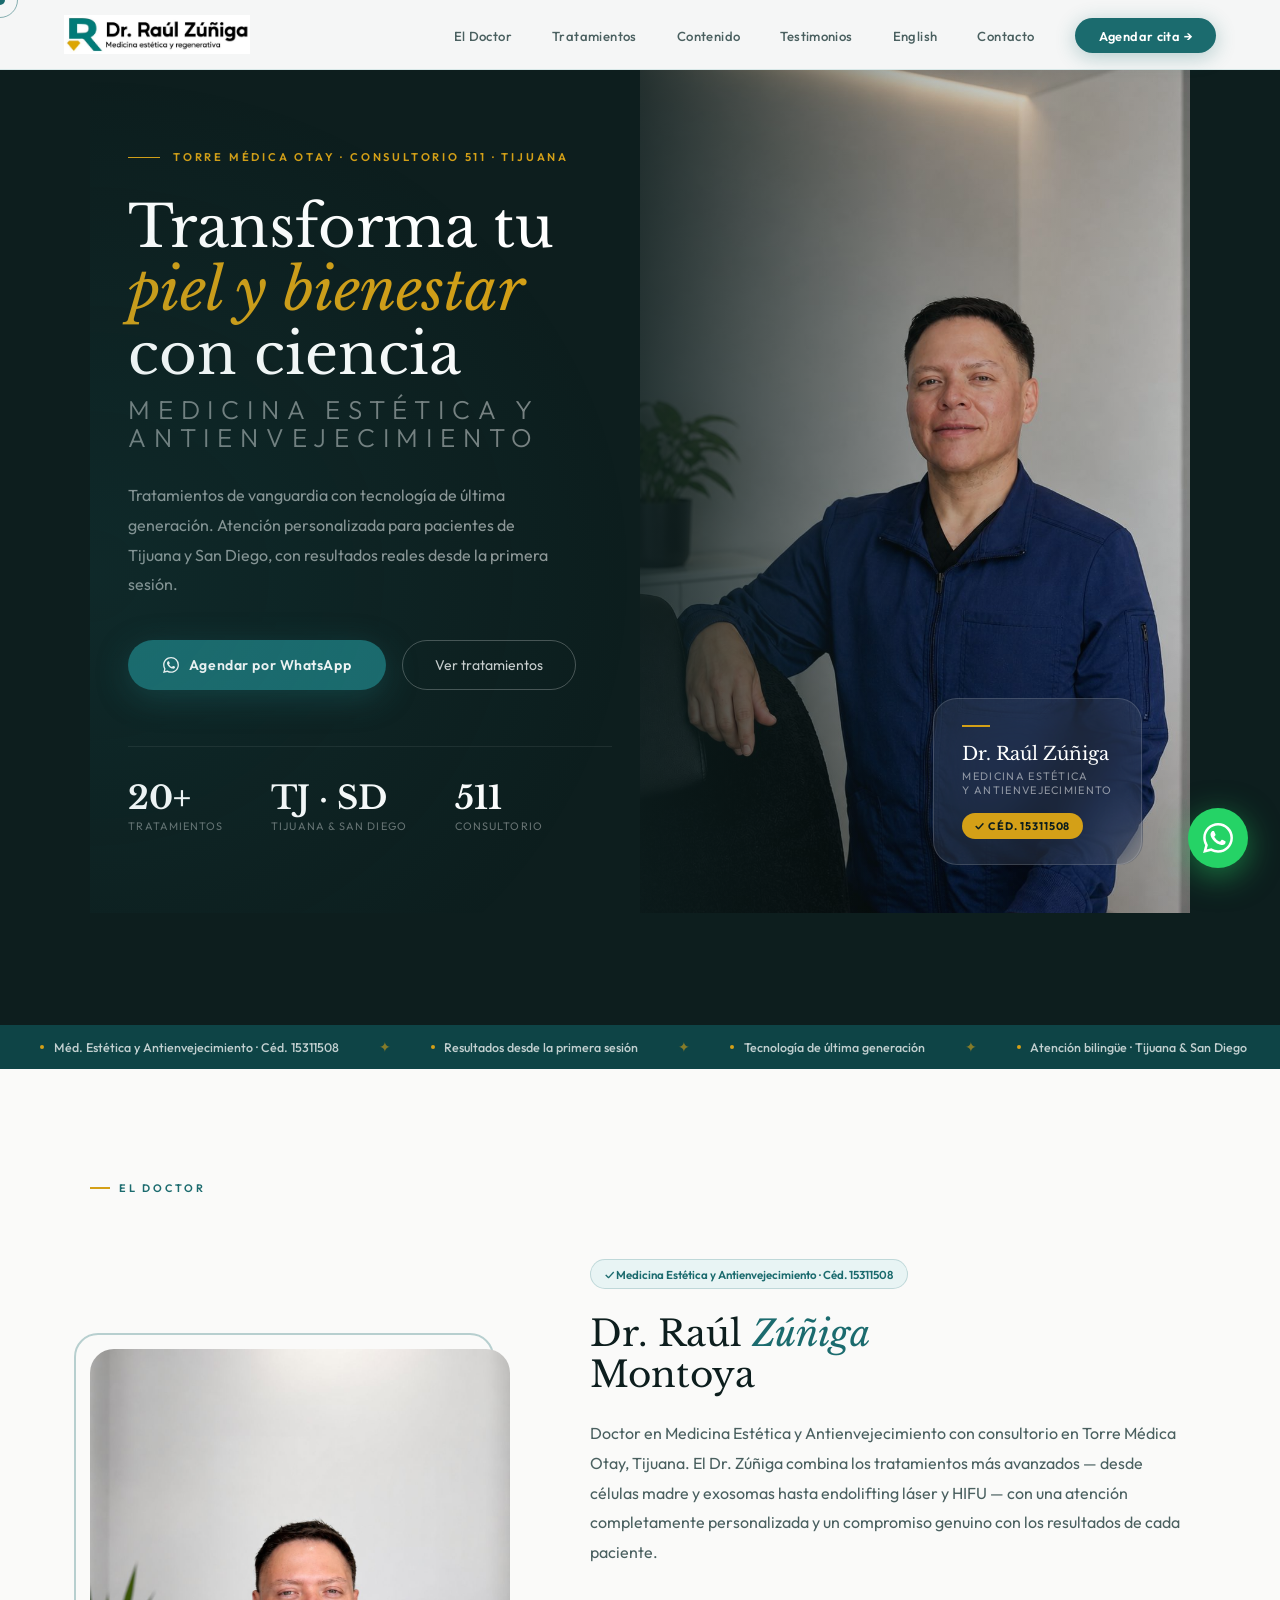
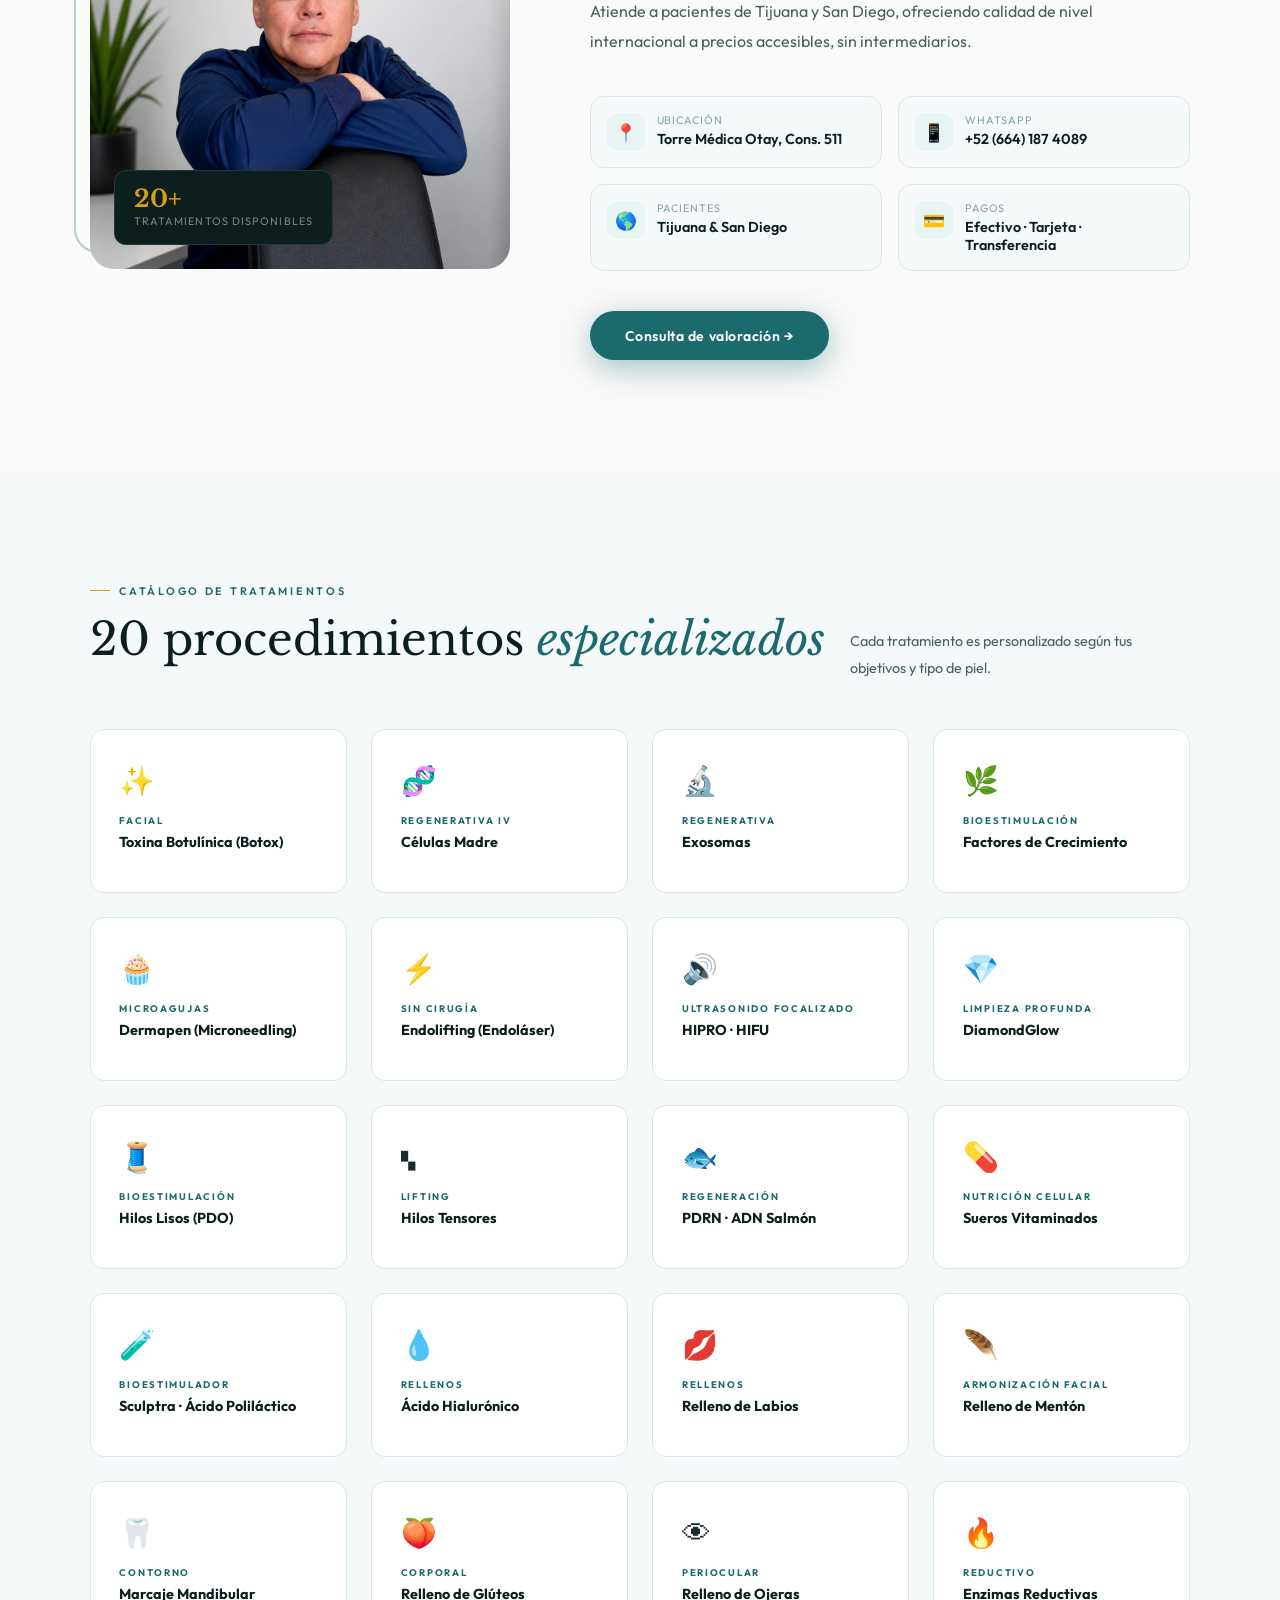
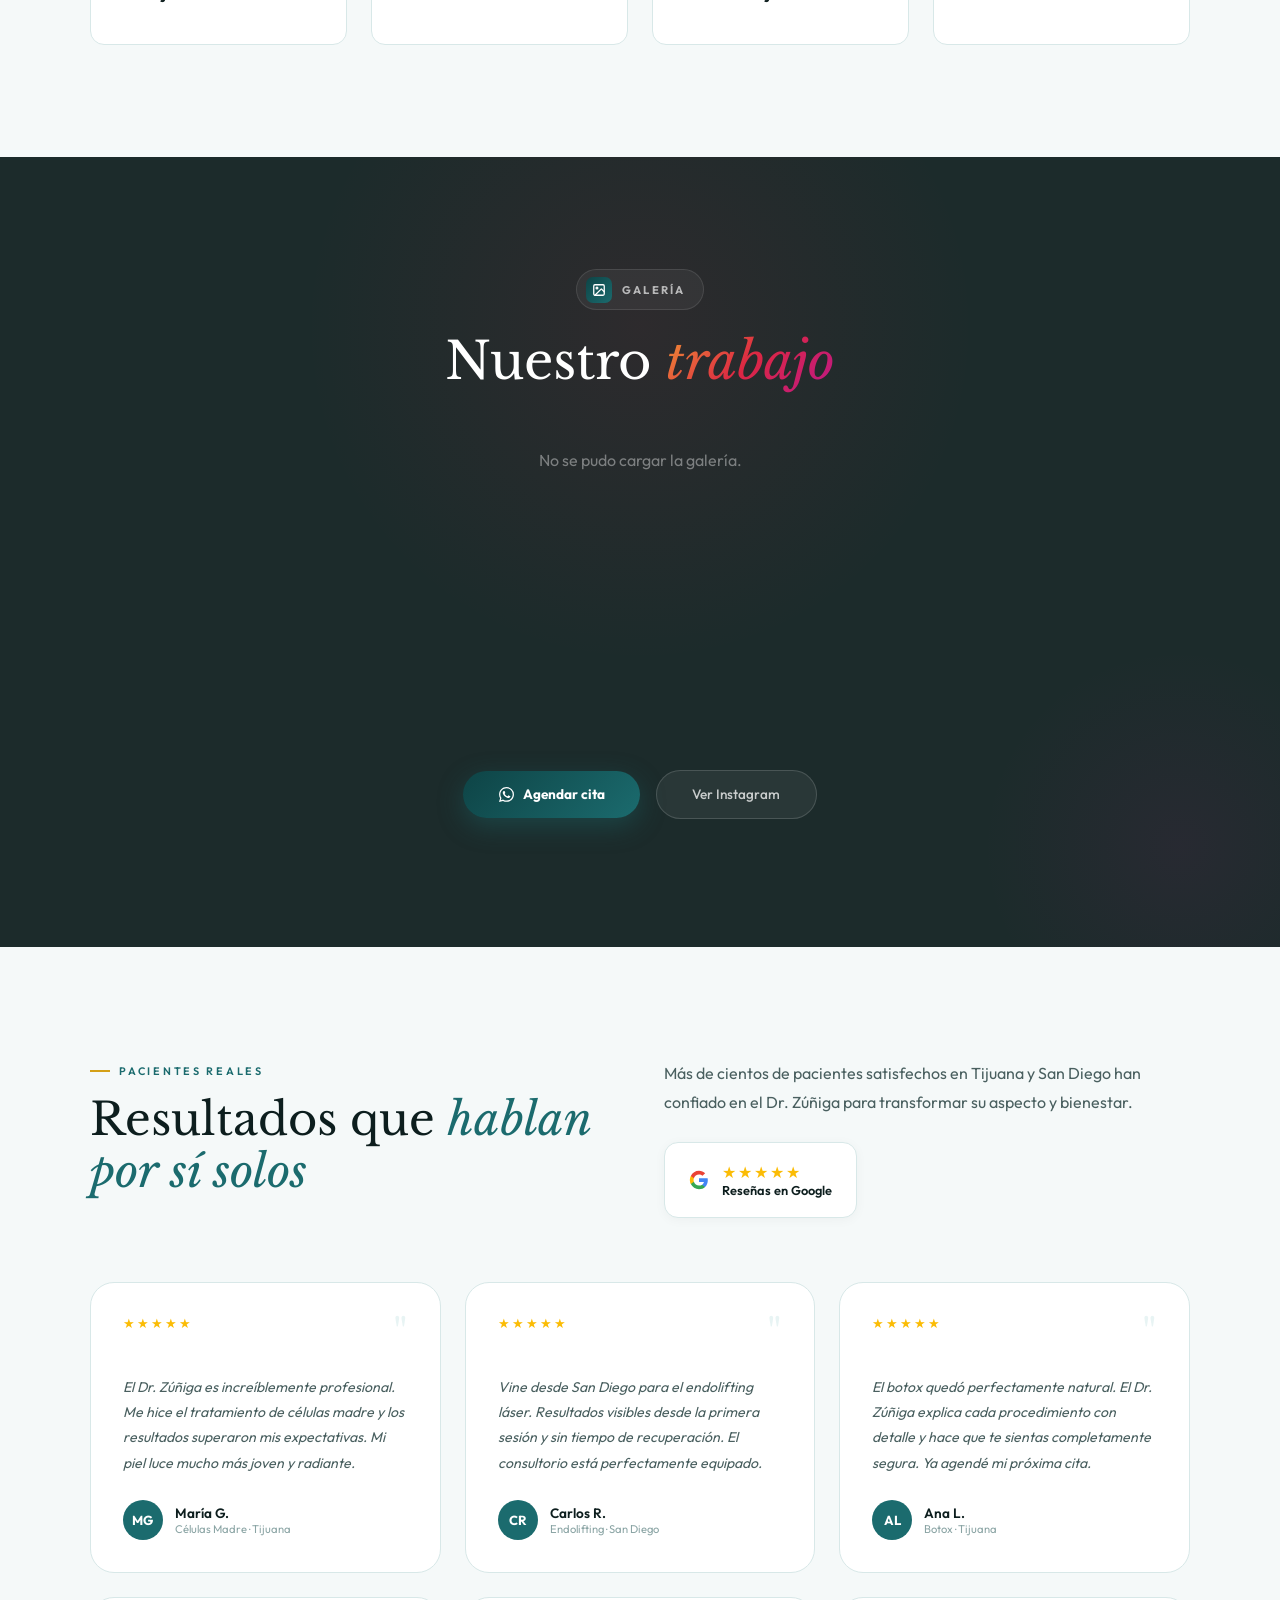
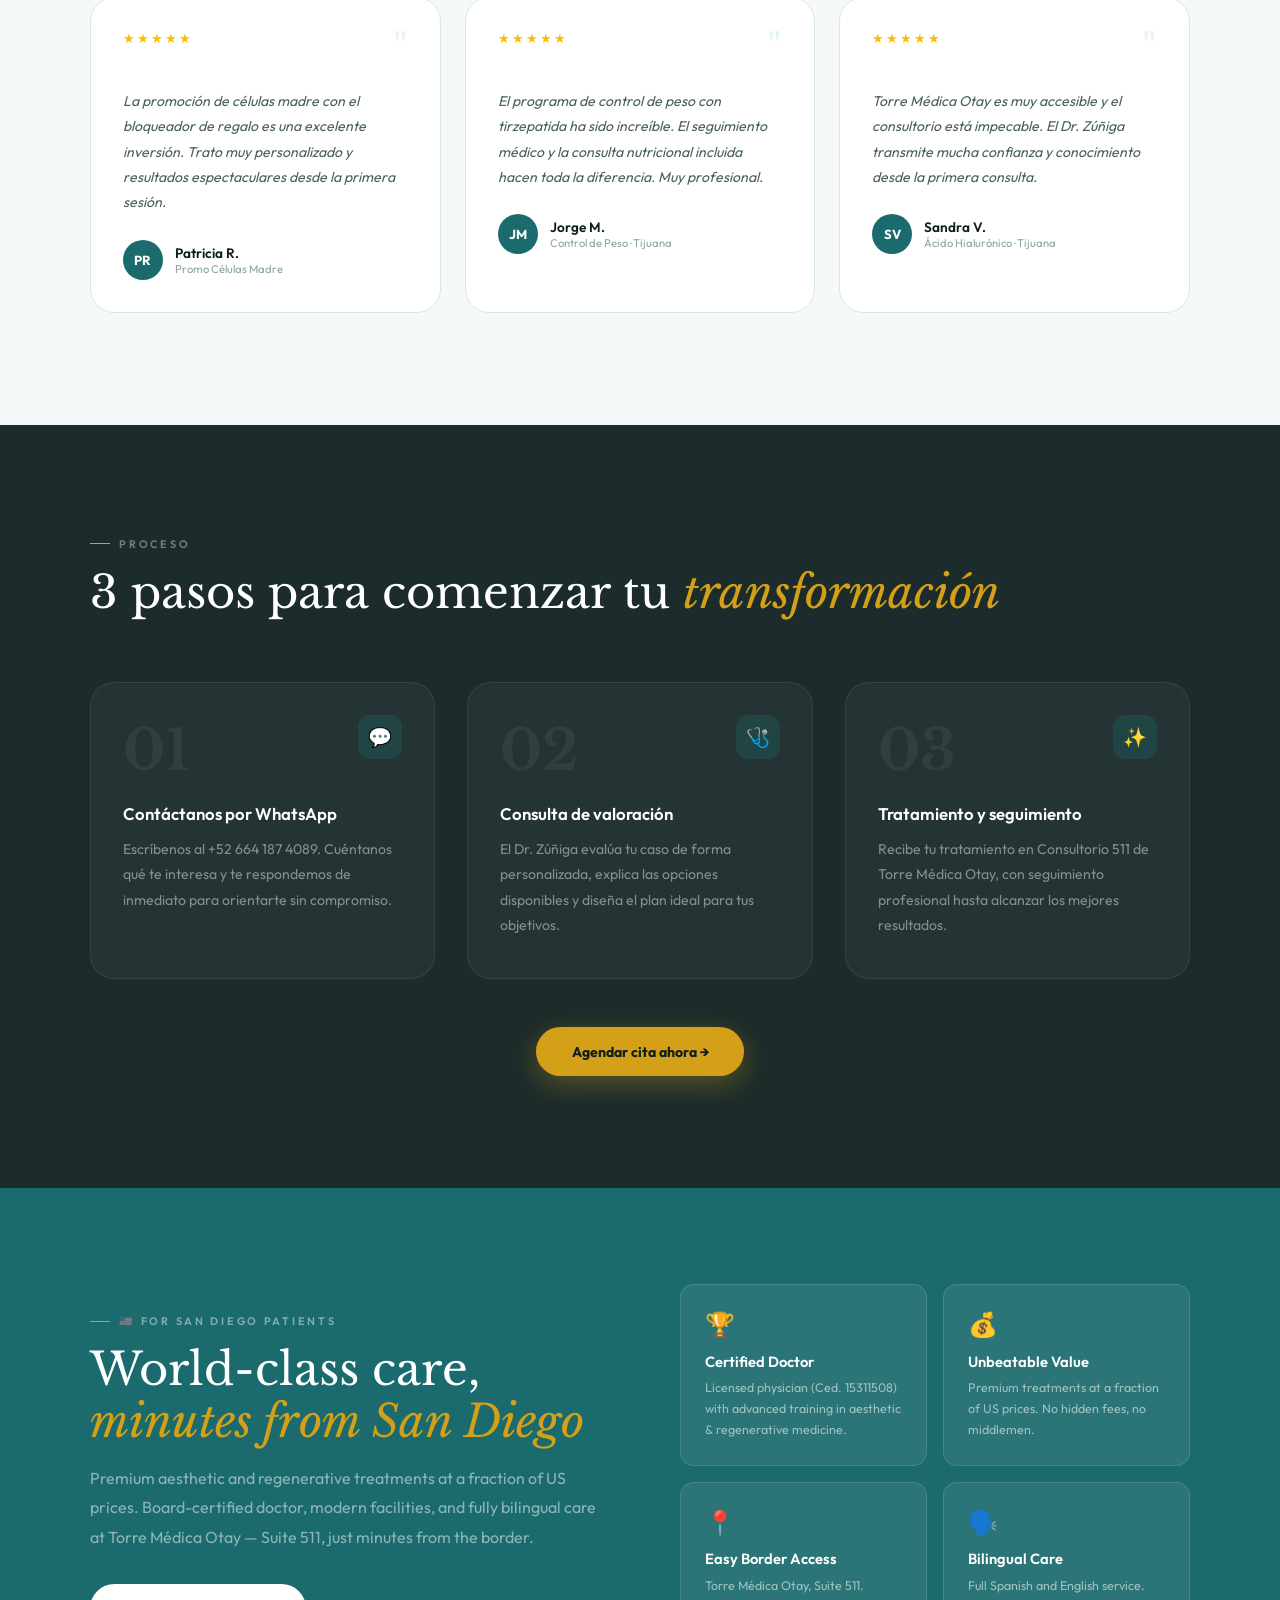
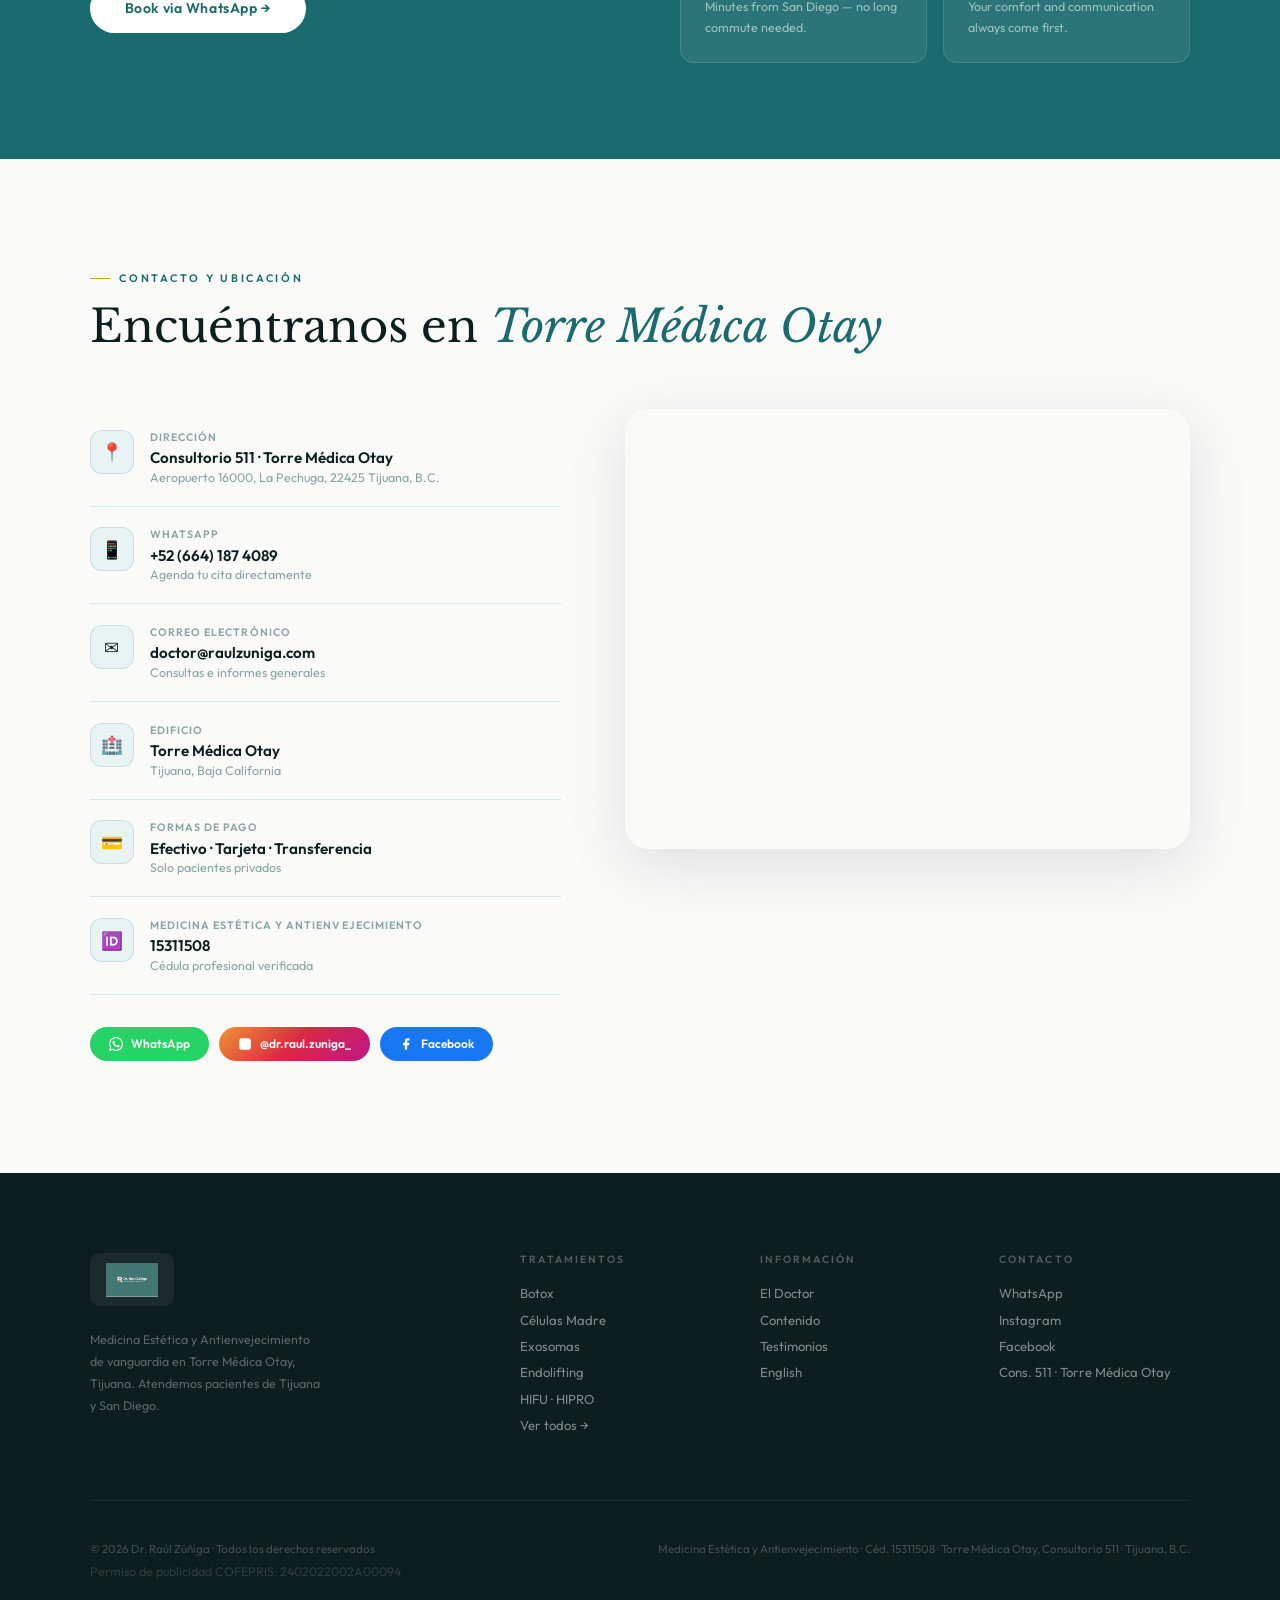
==== commit c6852852: "Galeria: URLs lh3 publicas, timeout y mostrar 9 fotos" ====
--- a/index.html
+++ b/index.html
@@ -653,8 +653,10 @@
     try{ return new Date(ts).toLocaleDateString('es-MX',{day:'numeric',month:'long',year:'numeric'}); }
     catch(e){ return ''; }
   }
+  function imgUrl(id, size){ return 'https://lh3.googleusercontent.com/d/'+id+'=w'+size; }
+
   function openModal(img){
-    mImg.src=img.full; mImg.alt=img.name||'Foto Dr. Raúl Zúñiga';
+    mImg.src=imgUrl(img.id,1200); mImg.alt=img.name||'Foto Dr. Raúl Zúñiga';
     mDate.textContent=fmt(img.date);
     modal.classList.add('open'); document.body.style.overflow='hidden';
   }
@@ -665,11 +667,9 @@
   document.addEventListener('keydown',function(e){ if(e.key==='Escape')closeModal(); });
 
   function renderPhotos(data){
-    var photos=(data.images||[]).slice(0,8);
-    var countEl=document.getElementById('ig2PhotoCount');
-    if(countEl) countEl.textContent=(data.images||[]).length;
+    var photos=(data.images||[]).slice(0,9);
     if(!photos.length){
-      grid.innerHTML='<div style="grid-column:1/-1;text-align:center;color:rgba(255,255,255,0.4);padding:3rem 0;">La galería está vacía. Sube fotos a tu carpeta de Drive para que aparezcan aquí.</div>';
+      grid.innerHTML='<div style="grid-column:1/-1;text-align:center;color:rgba(255,255,255,0.4);padding:3rem 0;">La galería está vacía. Sube fotos a tu carpeta de Drive.</div>';
       return;
     }
     grid.innerHTML='';
@@ -679,7 +679,7 @@
       card.style.transitionDelay=(i*0.06)+'s';
       card.setAttribute('role','button'); card.setAttribute('tabindex','0');
       card.innerHTML=
-        '<img src="'+img.thumb+'" alt="'+(img.name||'Foto consultorio')+'" loading="lazy">'
+        '<img src="'+imgUrl(img.id,600)+'" alt="'+(img.name||'Foto consultorio')+'" loading="lazy">'
         +'<div class="ig2-overlay"></div>'
         +'<div class="ig2-card-body">'
         +'<span class="ig2-card-ts">'+fmt(img.date)+'</span>'
@@ -691,11 +691,15 @@
     });
   }
 
+  var timeout=setTimeout(function(){
+    grid.innerHTML='<div style="grid-column:1/-1;text-align:center;color:rgba(255,255,255,0.4);padding:3rem 0;">Cargando galería...<br><small>Si no carga, recarga la página.</small></div>';
+  },8000);
+
   var cbName='driveGallery_'+Date.now();
-  window[cbName]=function(data){ delete window[cbName]; document.getElementById('driveScript').remove(); renderPhotos(data); };
+  window[cbName]=function(data){ clearTimeout(timeout); delete window[cbName]; var el=document.getElementById('driveScript'); if(el)el.remove(); renderPhotos(data); };
   var s=document.createElement('script');
   s.id='driveScript';
-  s.onerror=function(){ grid.innerHTML='<div style="grid-column:1/-1;text-align:center;color:rgba(255,255,255,0.4);padding:3rem 0;">No se pudo cargar la galería. Intenta de nuevo más tarde.</div>'; };
+  s.onerror=function(){ clearTimeout(timeout); grid.innerHTML='<div style="grid-column:1/-1;text-align:center;color:rgba(255,255,255,0.4);padding:3rem 0;">No se pudo cargar la galería.</div>'; };
   s.src=FEED+'?callback='+cbName;
   document.head.appendChild(s);
 })();</script>
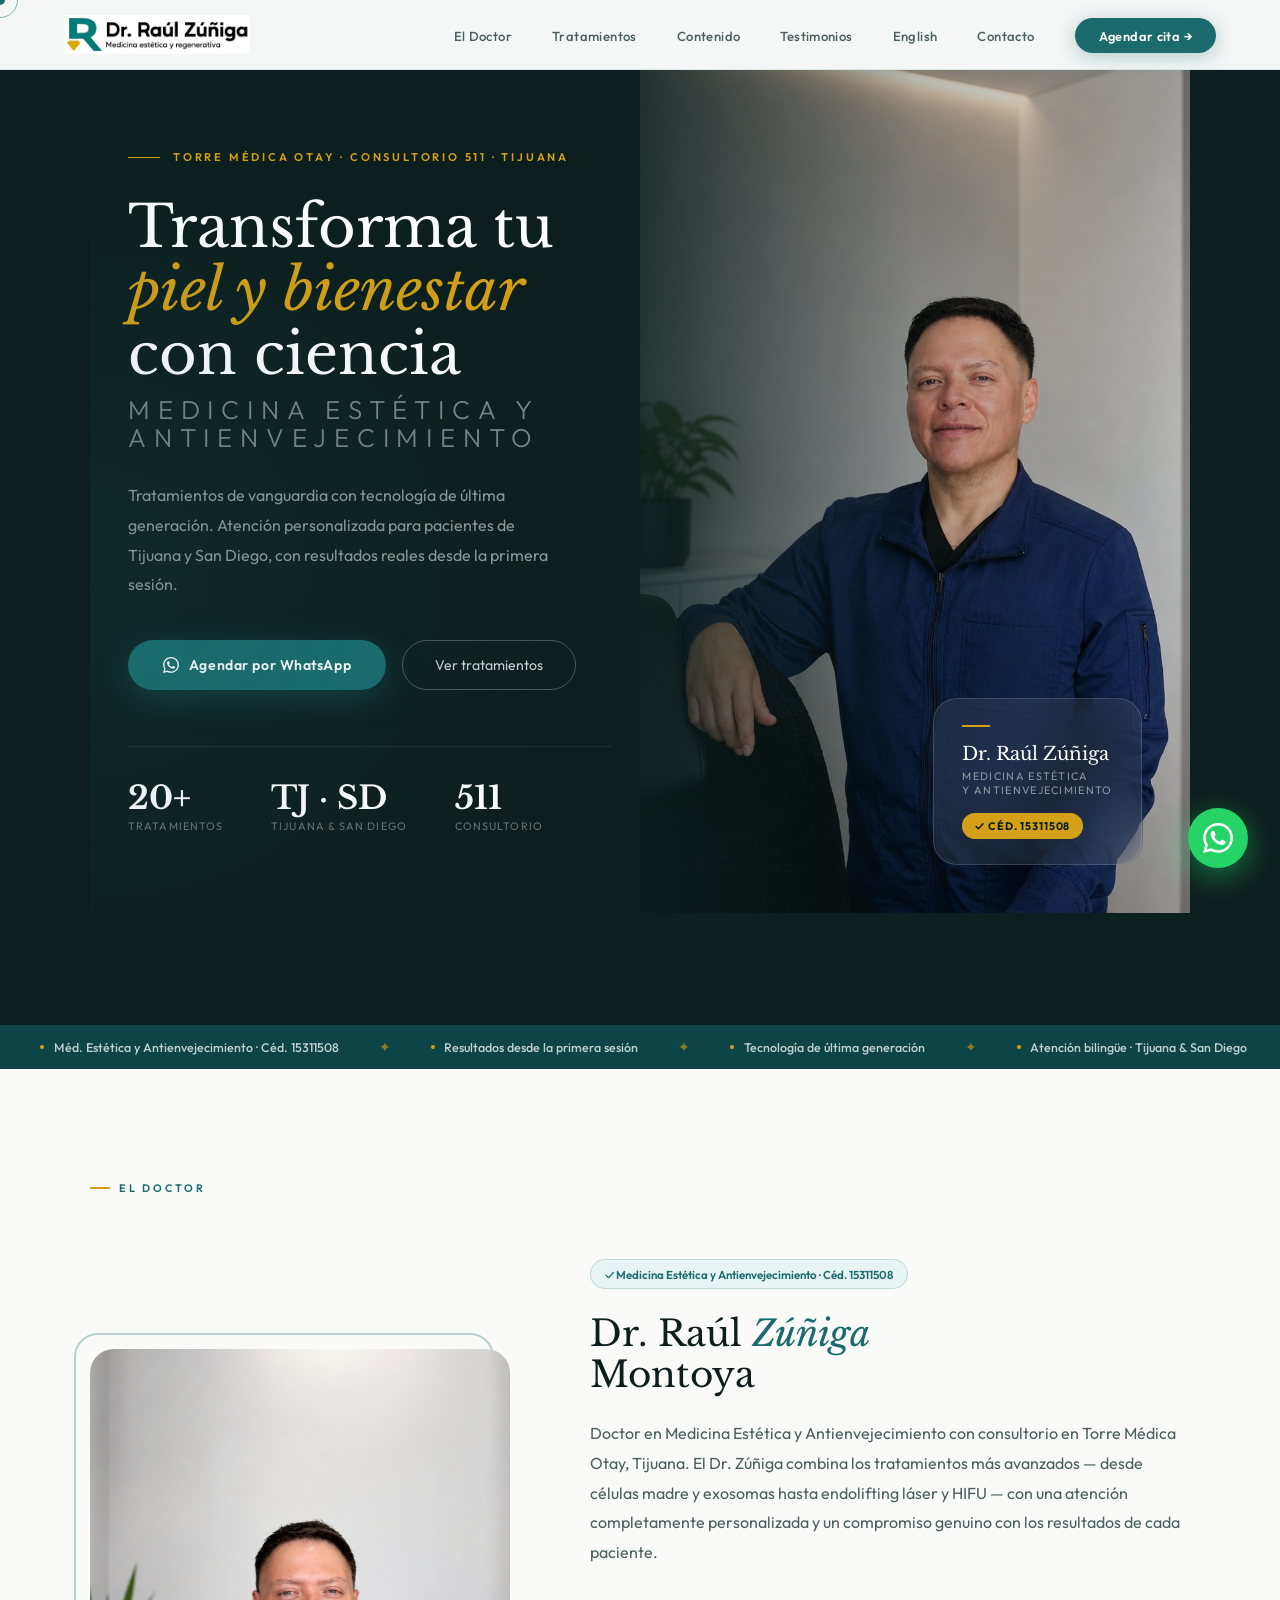
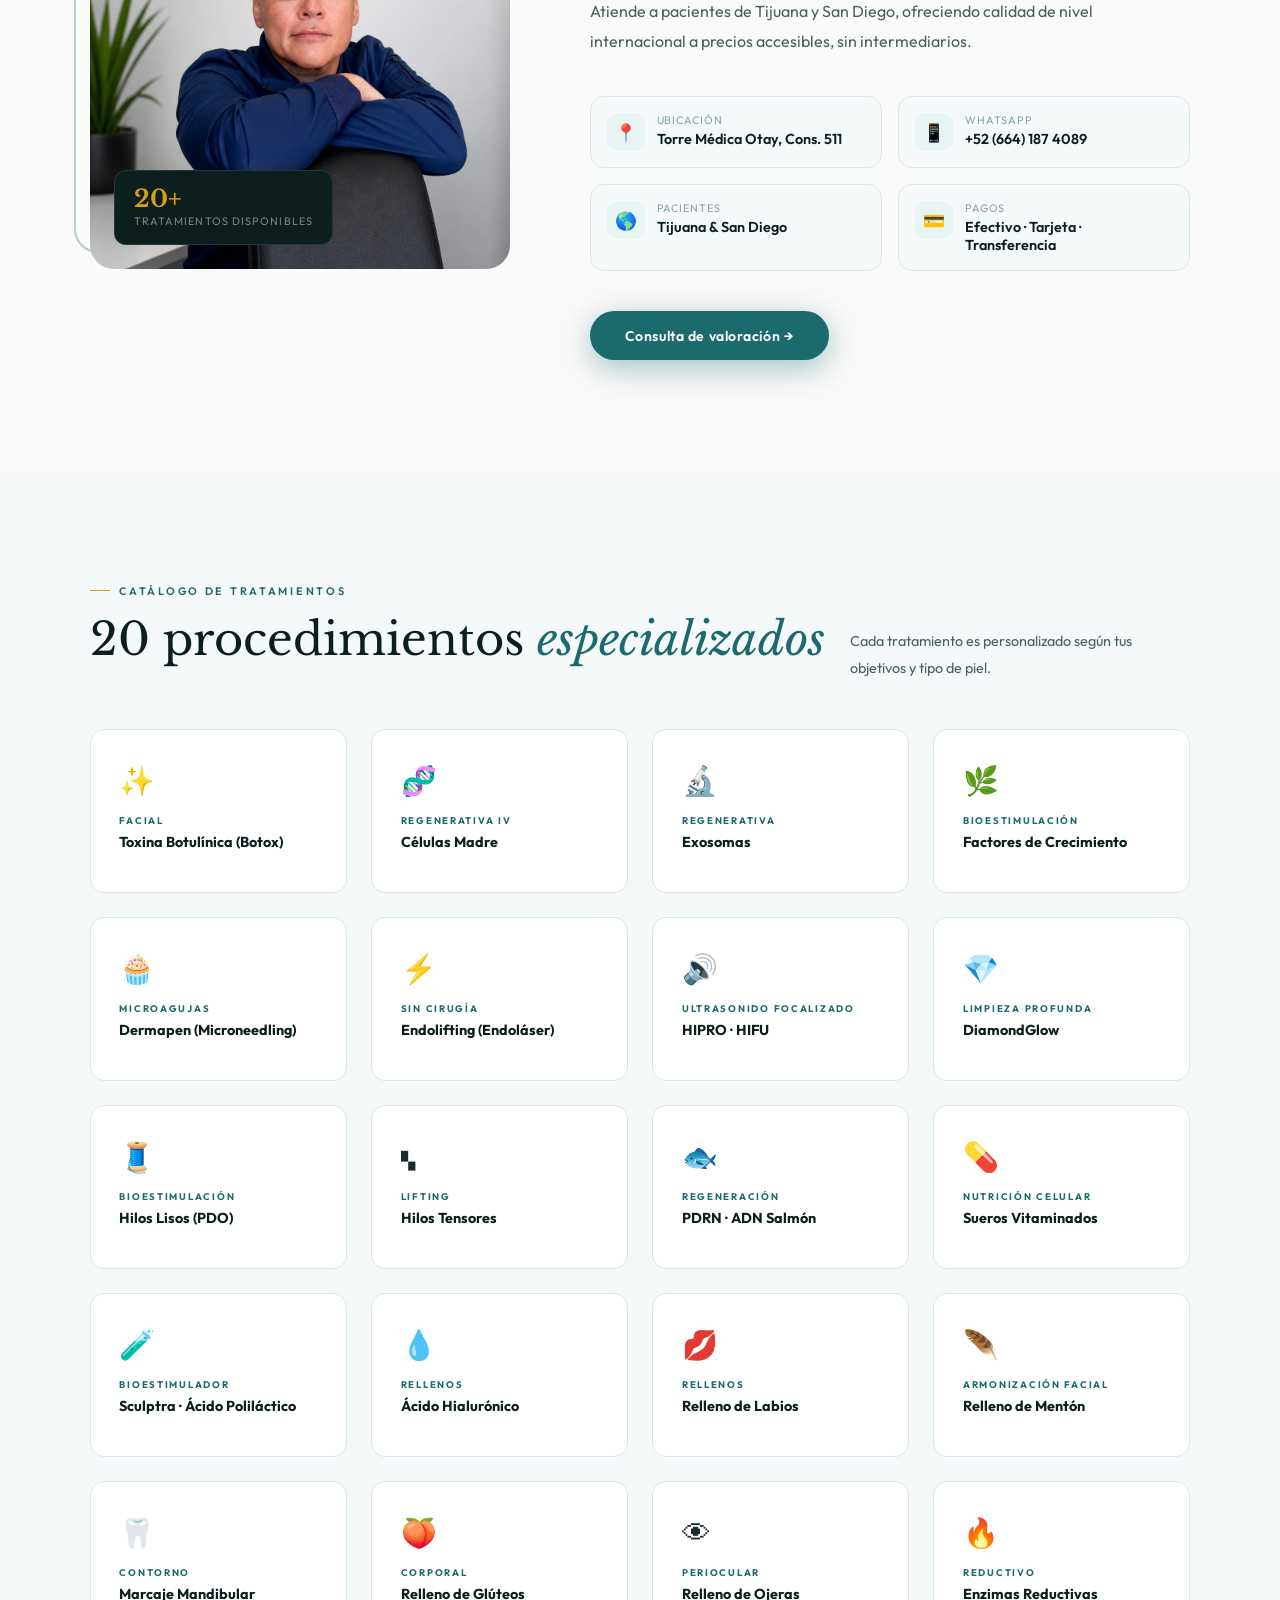
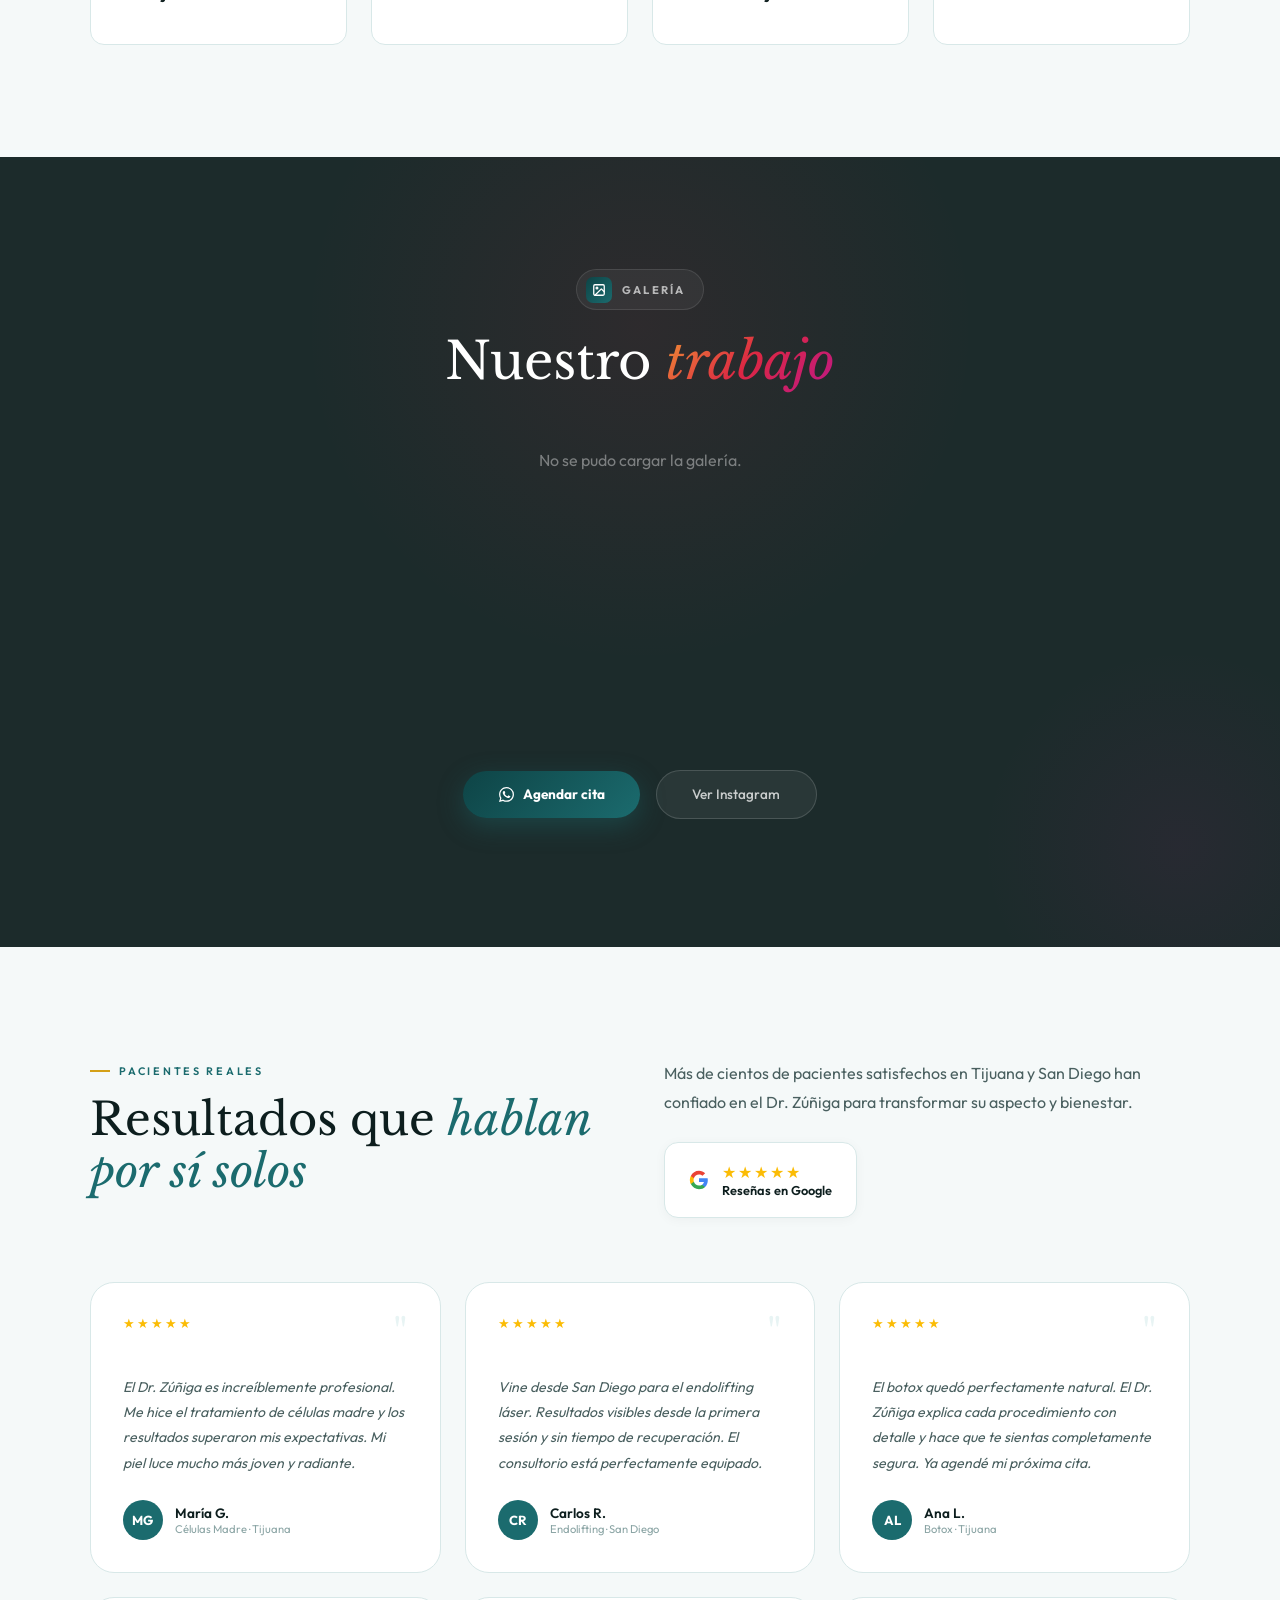
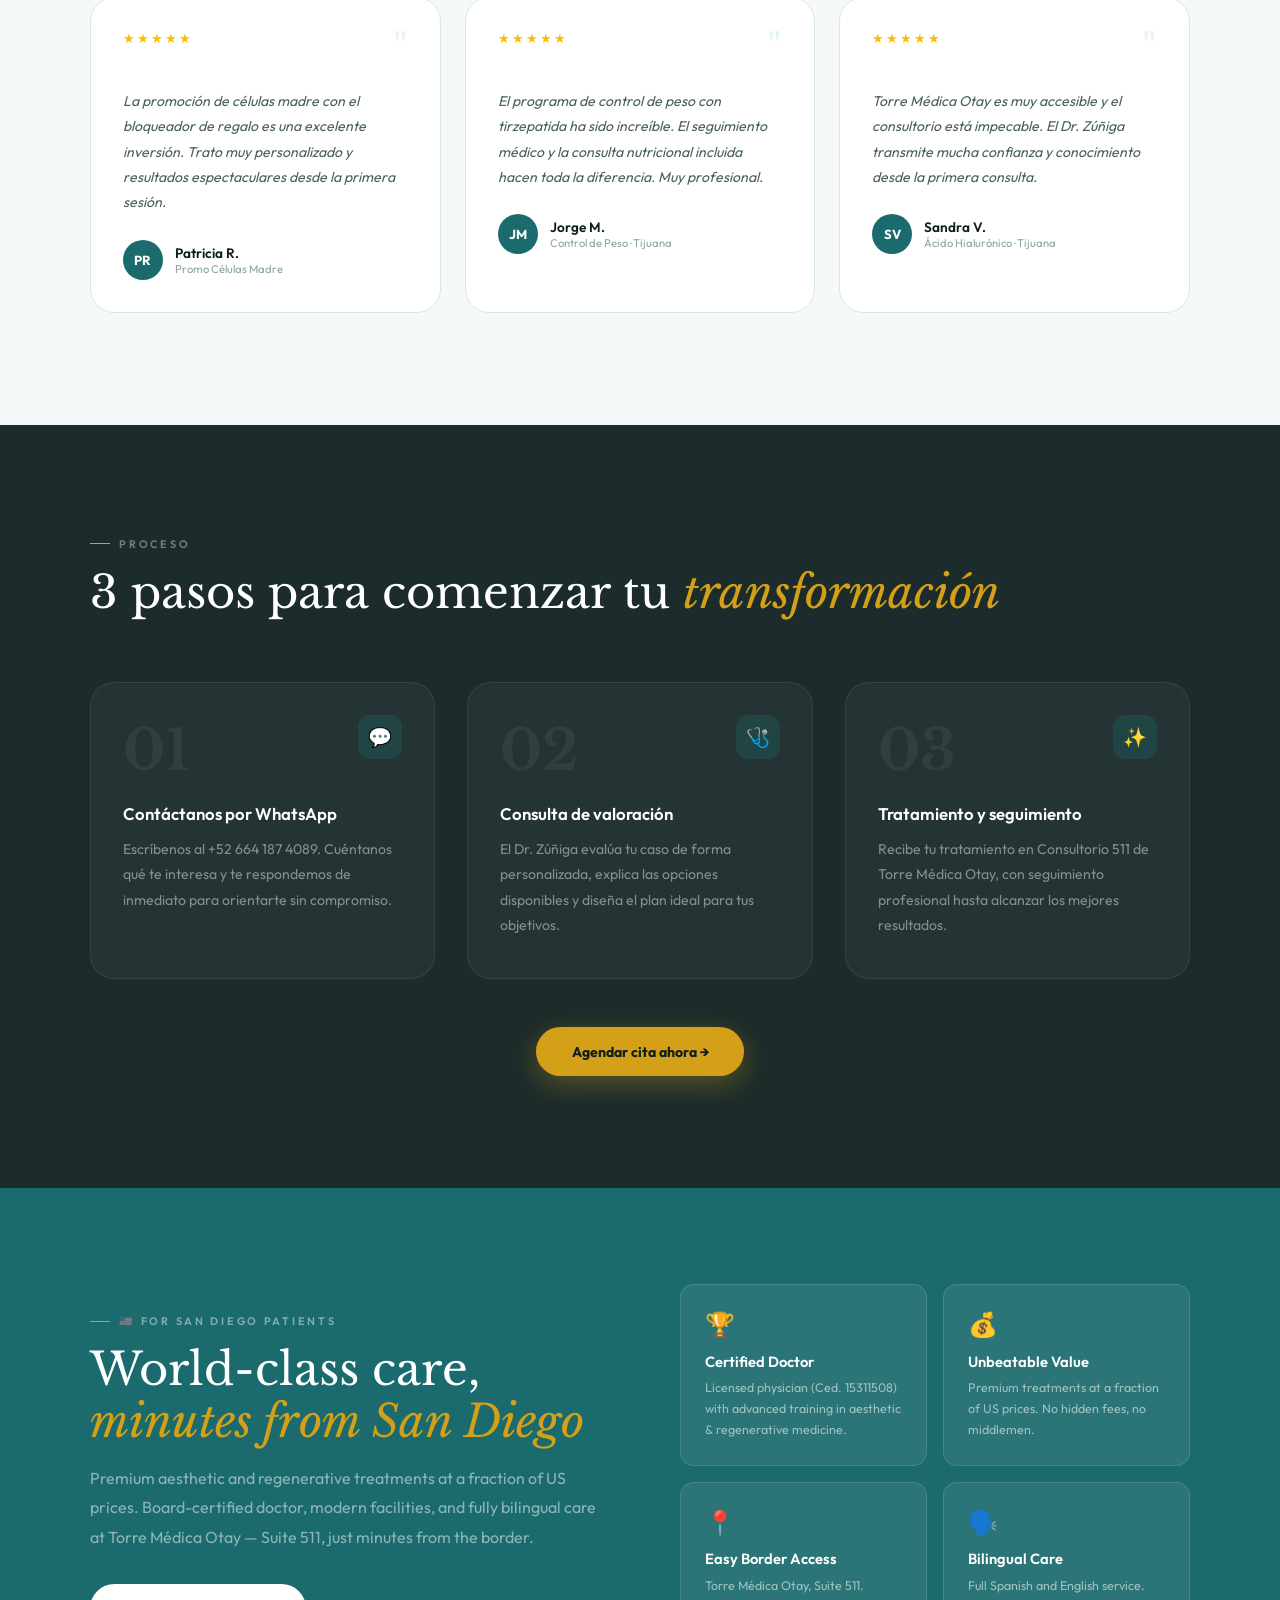
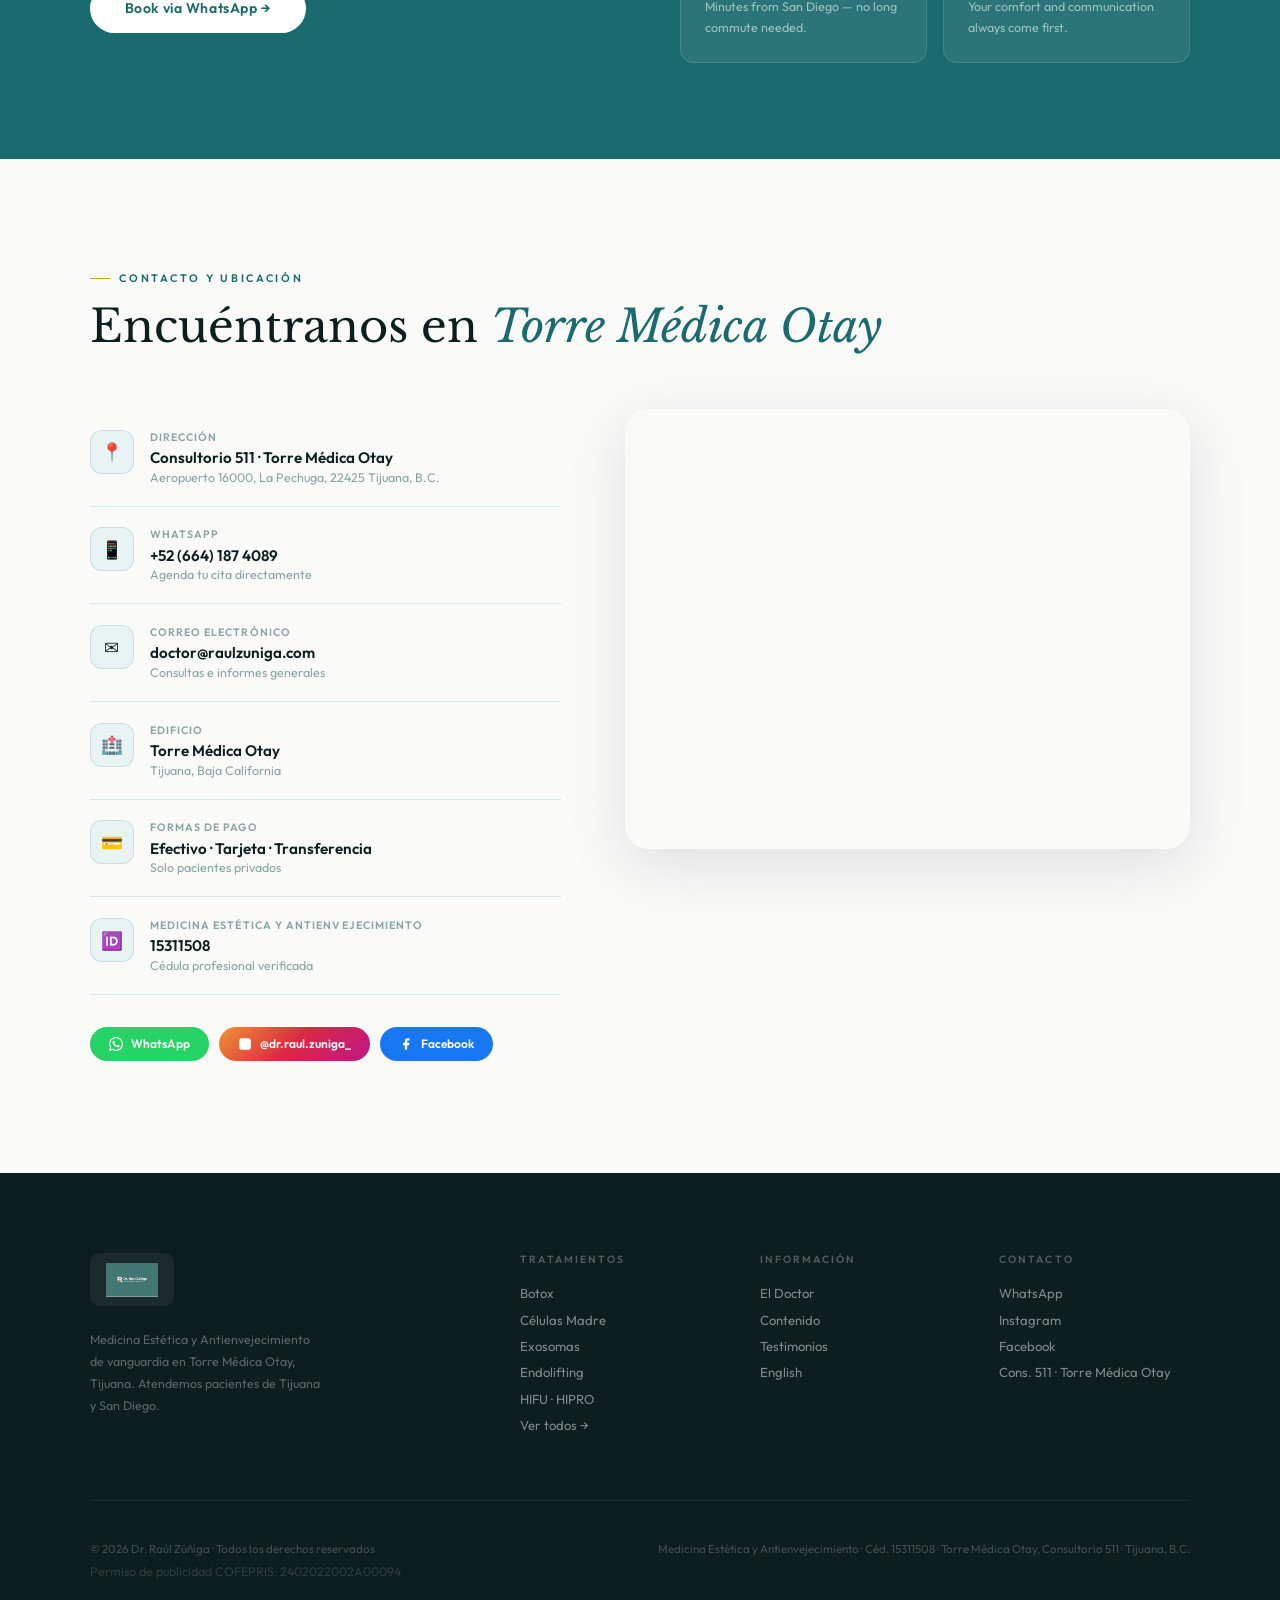
==== commit fd15b567: "Galeria: cambiar JSONP a fetch directo" ====
--- a/index.html
+++ b/index.html
@@ -691,17 +691,17 @@
     });
   }
 
-  var timeout=setTimeout(function(){
-    grid.innerHTML='<div style="grid-column:1/-1;text-align:center;color:rgba(255,255,255,0.4);padding:3rem 0;">Cargando galería...<br><small>Si no carga, recarga la página.</small></div>';
-  },8000);
-
-  var cbName='driveGallery_'+Date.now();
-  window[cbName]=function(data){ clearTimeout(timeout); delete window[cbName]; var el=document.getElementById('driveScript'); if(el)el.remove(); renderPhotos(data); };
-  var s=document.createElement('script');
-  s.id='driveScript';
-  s.onerror=function(){ clearTimeout(timeout); grid.innerHTML='<div style="grid-column:1/-1;text-align:center;color:rgba(255,255,255,0.4);padding:3rem 0;">No se pudo cargar la galería.</div>'; };
-  s.src=FEED+'?callback='+cbName;
-  document.head.appendChild(s);
+  fetch(FEED)
+    .then(function(r){ return r.json(); })
+    .then(renderPhotos)
+    .catch(function(){
+      return fetch(FEED.replace('exec','exec')+'?t='+Date.now())
+        .then(function(r){ return r.json(); })
+        .then(renderPhotos)
+        .catch(function(){
+          grid.innerHTML='<div style="grid-column:1/-1;text-align:center;color:rgba(255,255,255,0.4);padding:3rem 0;">No se pudo cargar la galería.</div>';
+        });
+    });
 })();</script>
 </section>
 
